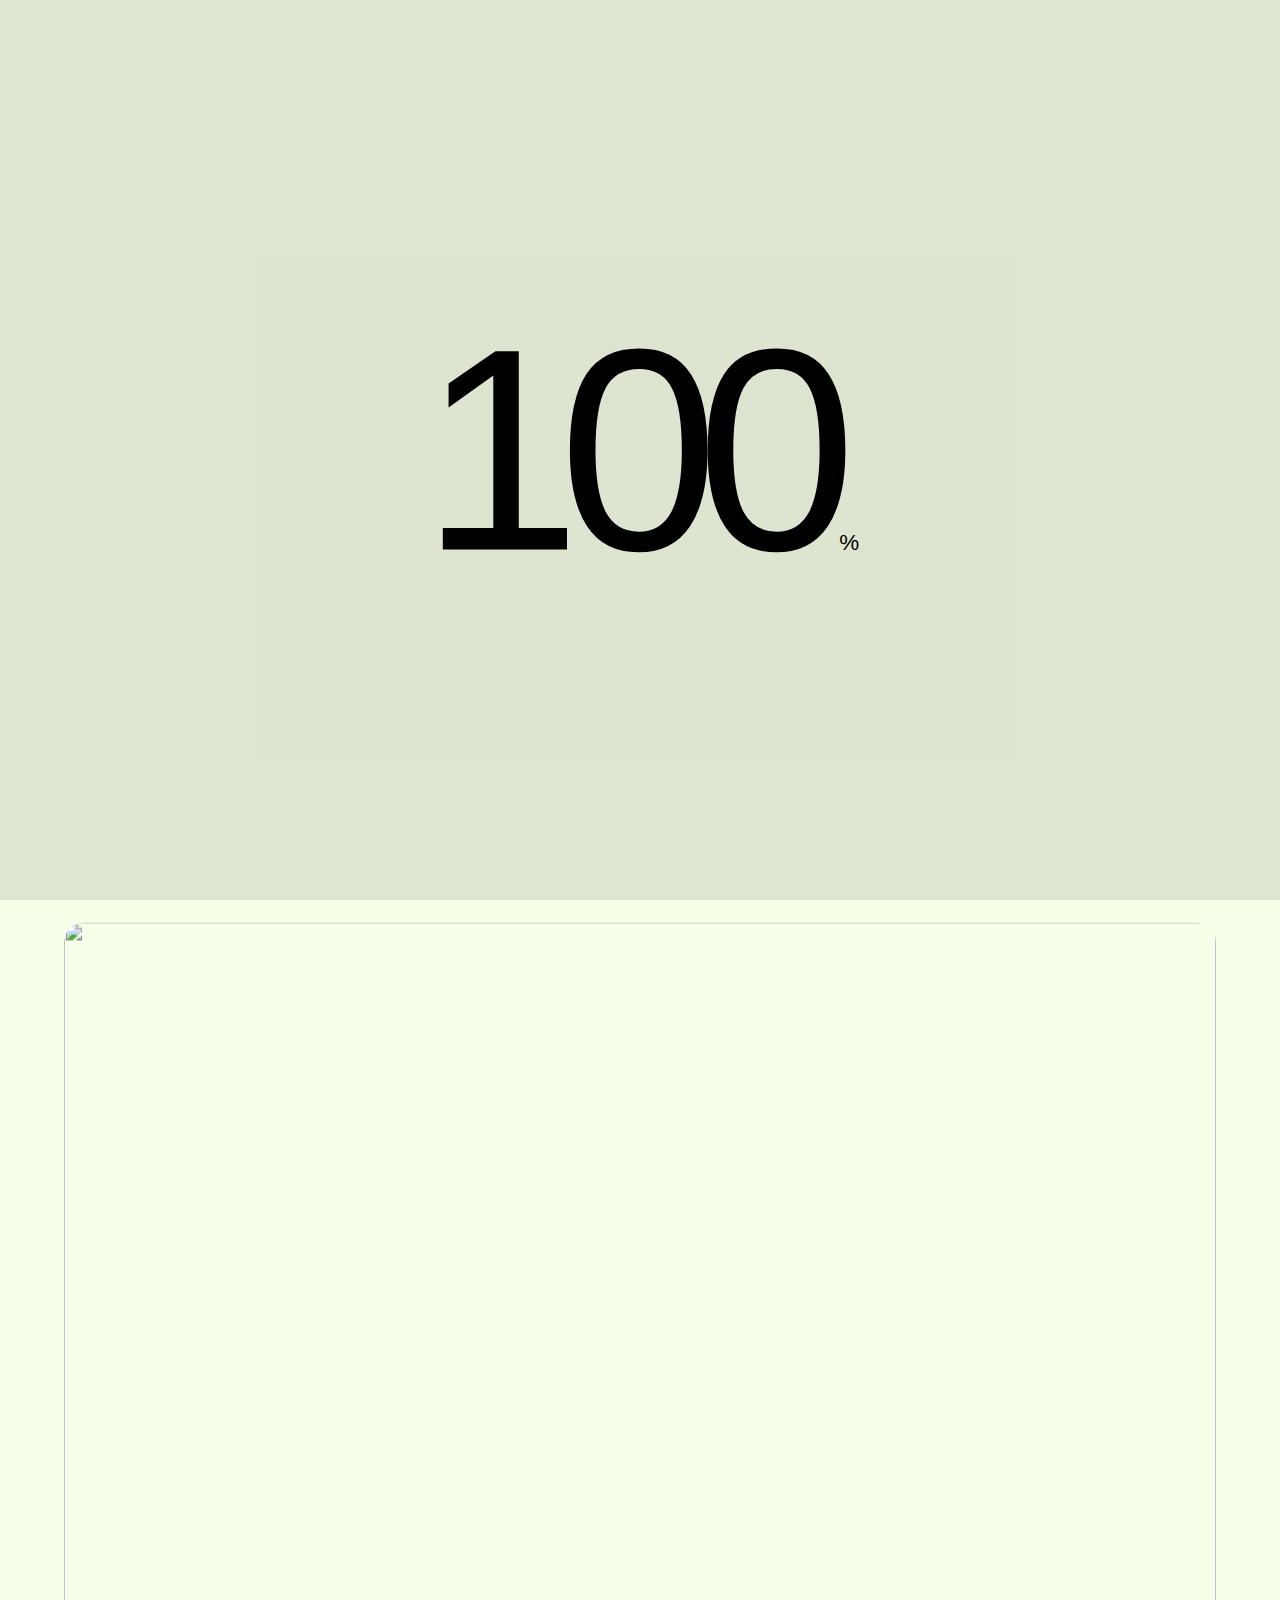
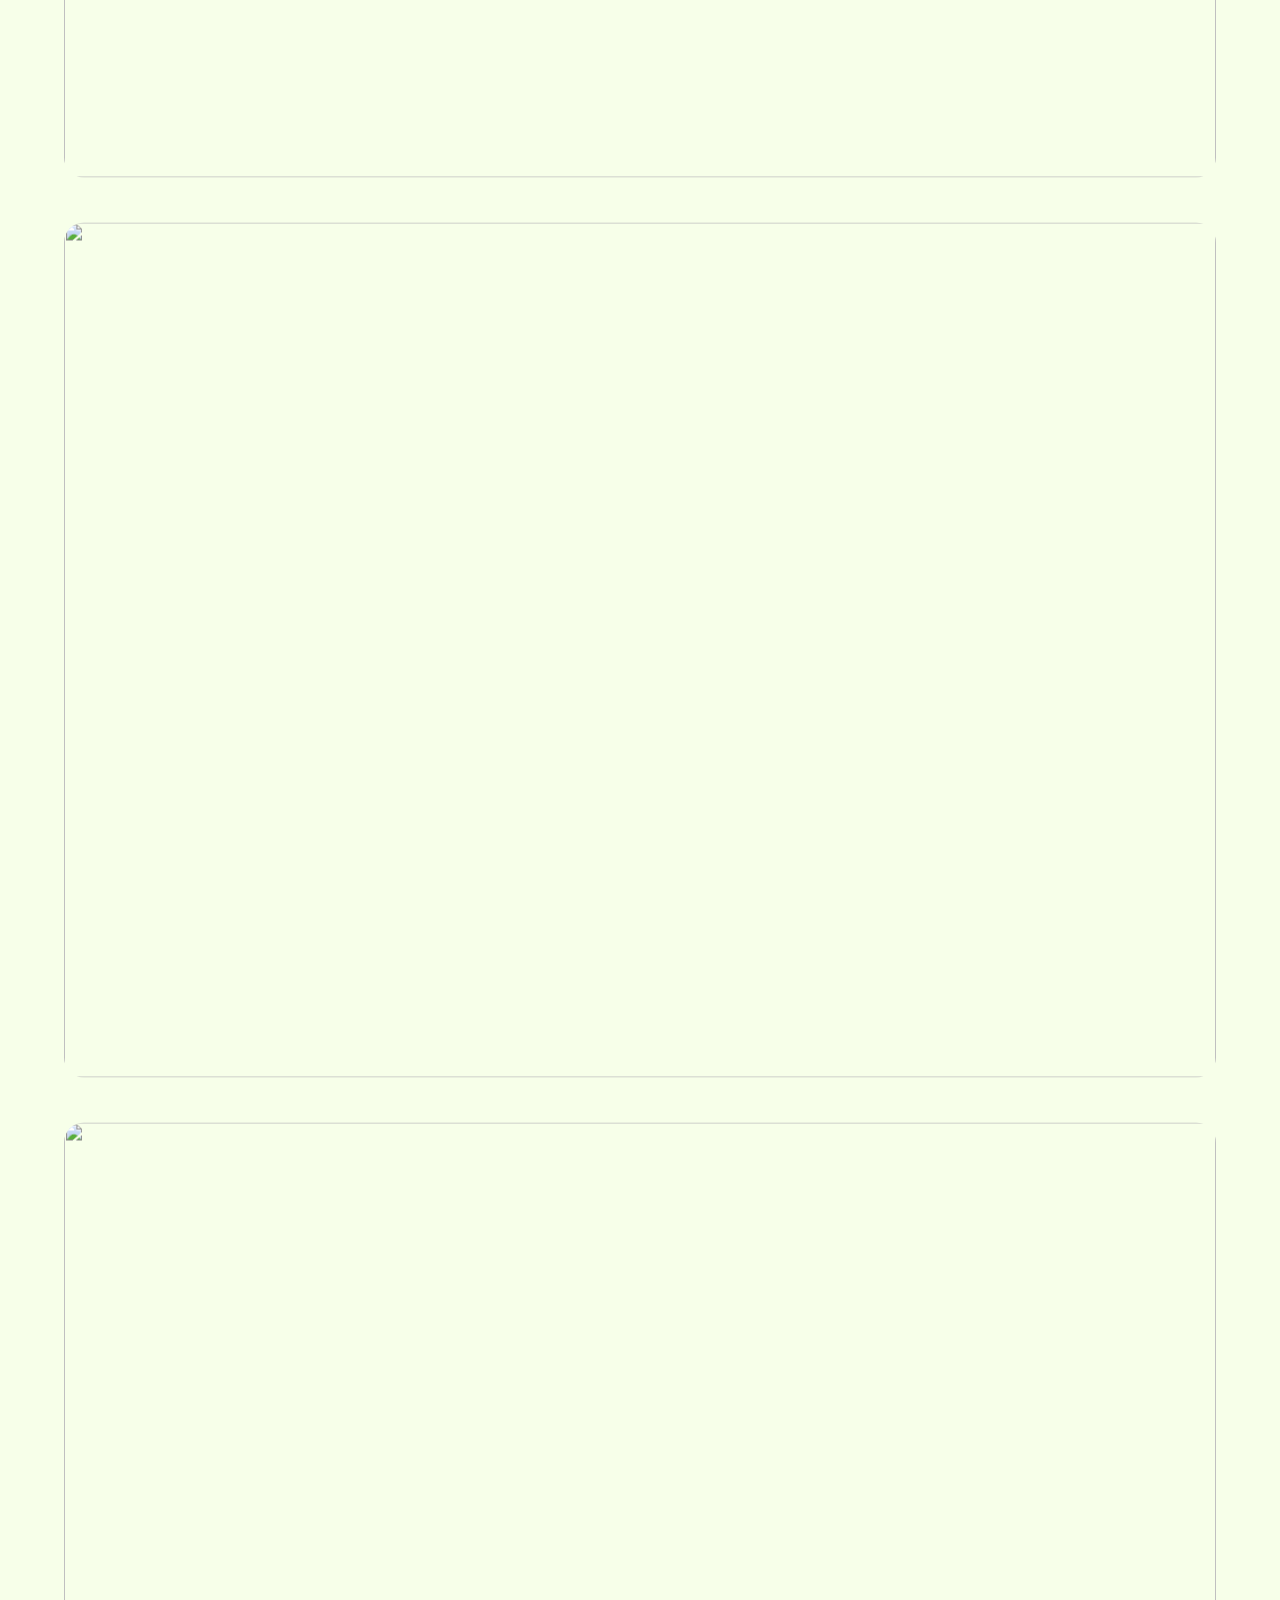
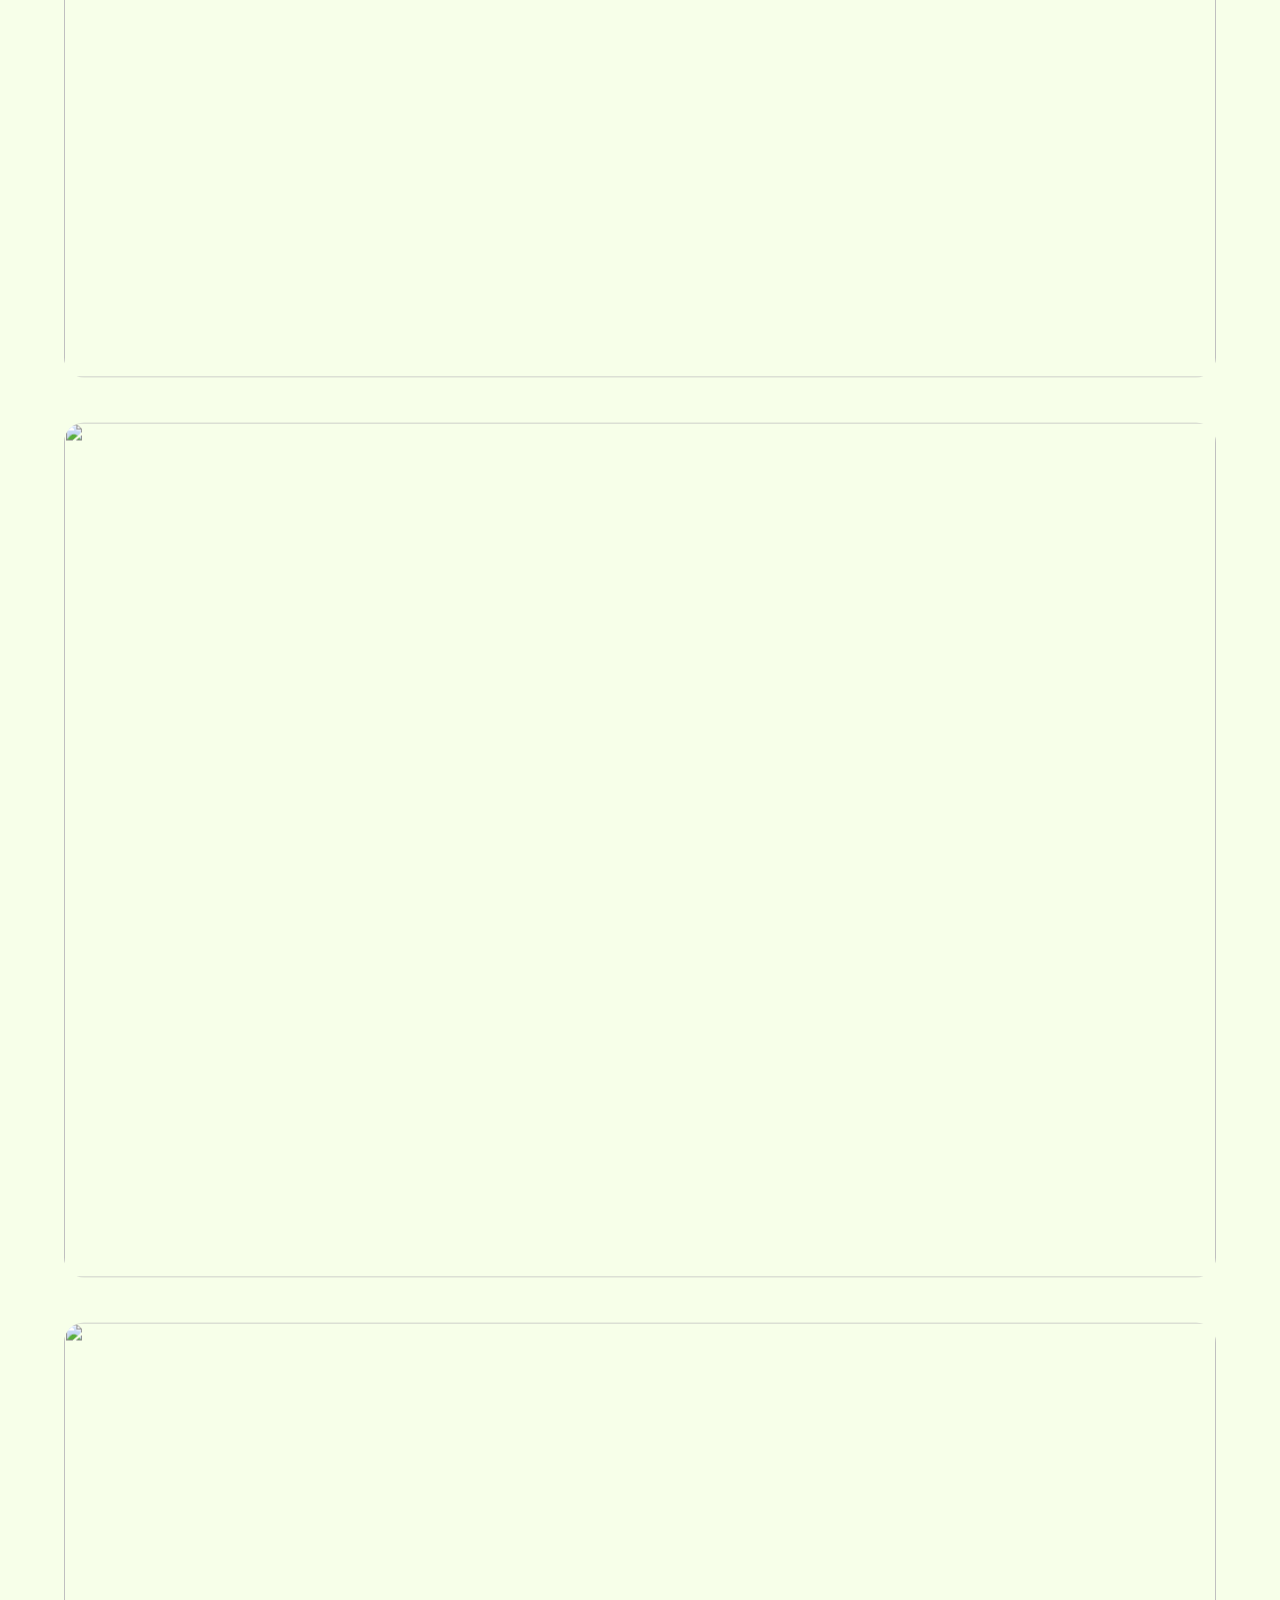
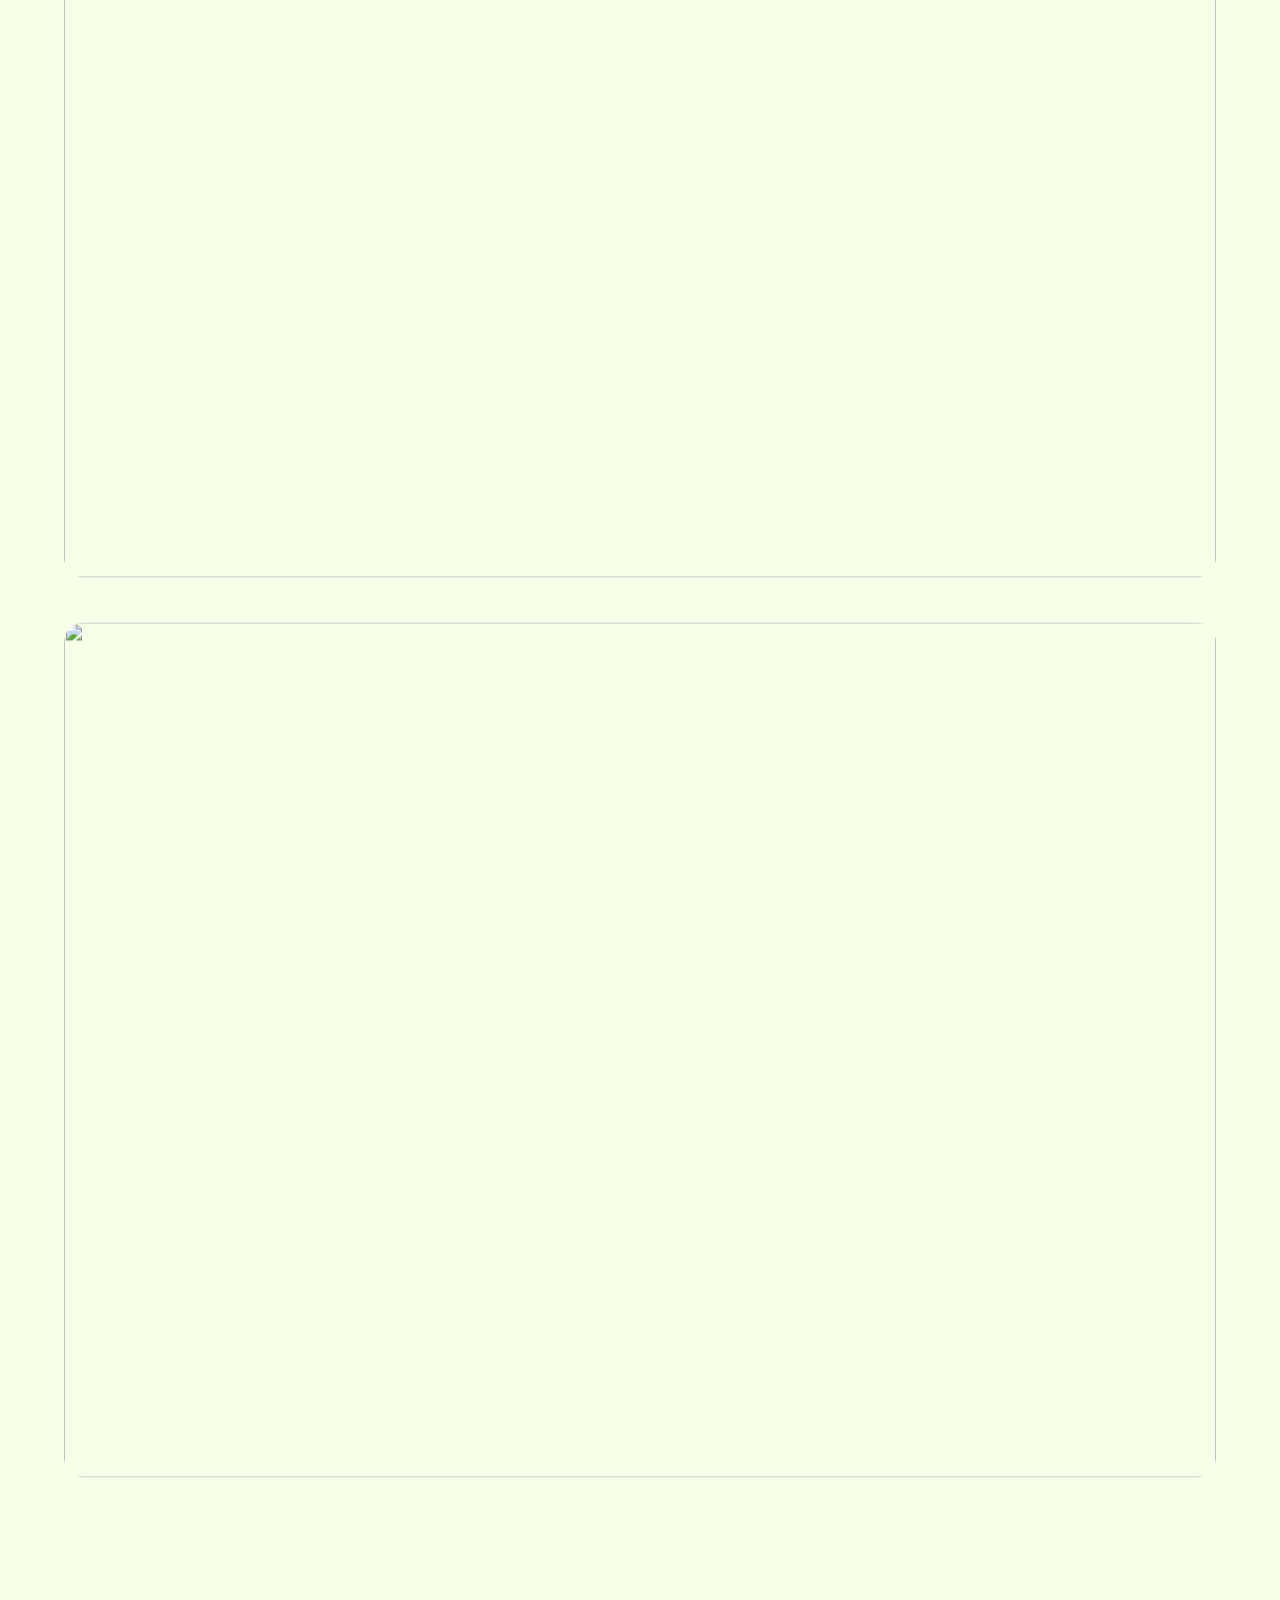
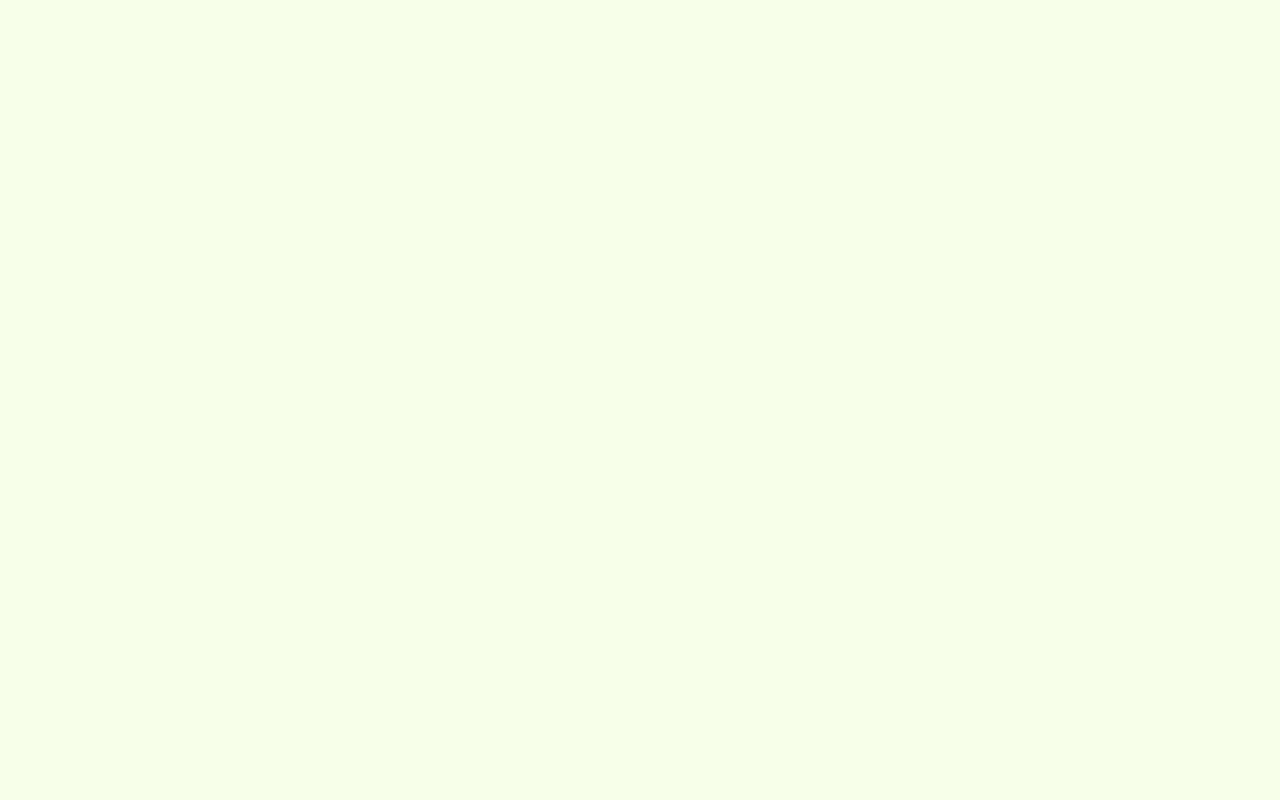
==== index.html @ 85120e83 "fix" ====
<!DOCTYPE html>
<html lang="en">
  <head>
    <meta charset="UTF-8" />
    <meta name="viewport" content="width=device-width, initial-scale=1.0" />
    <title>Subin sudha | Home</title>
    <link rel="stylesheet" href="./css/style.css" />
    <link rel="stylesheet" href="./css/screens.css" />
  </head>
  <body>
    <!-- SPINNER -->

    <div class="spinner" id="spinner">
      <div class="spinner-contant">
        <div id="loader-fill" class="loader-fill"></div>
        <div id="loading-percentage" class="loading-percentage">
          <span>0</span>
          <span class="percent-symbol">%</span>
        </div>
      </div>
    </div>

    <header class="main-header">
      <div class="container">
        <div class="header-content">
          <div class="header-column">
            <a href="/photography-showcase" class="main-logo">
              <span class="logo-title">subin sudha</span>
              <span class="logo-sub-title">professional photographer</span>
            </a>
            <nav class="nav sm-hidden">
              <a class="link" href="/photography-showcase/about-me.html">
                about
              </a>
              <a class="link" href="/photography-showcase/showcase.html">
                showcase
              </a>
              <a class="link" href="/photography-showcase/contact.html">
                contact
              </a>
            </nav>
          </div>
          <div class="header-column">
            <div class="theme-switcher sm-hidden">
              <button data-theme="white">White</button>
              <button data-theme="coffee">Coffee</button>
              <button data-theme="teal">Teal</button>
              <button data-theme="dark">Dark</button>
            </div>

            <div id="menu-toggle" class="menu-toggle md-hidden">
              <div class="menu-lines">
                <div class="line__top"></div>
                <div class="line__bottom"></div>
              </div>
            </div>
          </div>
        </div>
      </div>
    </header>

    <!-- MOBILE SIDEBAR -->

    <div id="main-sm-menu" class="main-sm-menu">
      <div class="menu-sm-content">
        <nav class="main-sm-navigations">
          <ul class="main-sm-navigation-list">
            <li>
              <a class="link active" href="/photography-showcase/">home </a>
            </li>
            <li>
              <a class="link" href="/photography-showcase/about-me.html">
                about
              </a>
            </li>
            <li>
              <a class="link" href="/photography-showcase/showcase.html">
                showcase
              </a>
            </li>
            <li>
              <a class="link" href="/photography-showcase/contact.html">
                contact
              </a>
            </li>
          </ul>
        </nav>

        <div class="sm-theme-selector">
          <div class="theme-switcher">
            <button data-theme="white">White</button>
            <button data-theme="coffee">Coffee</button>
            <button data-theme="teal">Teal</button>
            <button data-theme="dark">Dark</button>
          </div>
        </div>
      </div>
    </div>

    <section class="hero-section">
      <h1 class="hero-title">
        <div class="animateUp" data-delay="0.6" data-trigger=".hero-section">
          subin
        </div>
        <div class="animateUp" data-delay="0.9" data-trigger=".hero-section">
          sudha
        </div>
      </h1>
    </section>
    <section class="card-section pinned">
      <div class="card-img">
        <img
          src="https://images.unsplash.com/photo-1504993945773-3f38e1b6a626?q=80&w=1900"
          alt=""
        />
      </div>
    </section>
    <section class="card-section pinned">
      <div class="card-img">
        <img
          src="https://images.unsplash.com/photo-1516536900061-d881b27e8ff8?q=80&w=1900"
          alt=""
        />
      </div>
    </section>
    <section class="card-section pinned">
      <div class="card-img">
        <img
          src="https://images.unsplash.com/photo-1473177027534-53d906e9abcf?q=80&w=1900"
          alt=""
        />
      </div>
    </section>
    <section class="card-section pinned">
      <div class="card-img">
        <img
          src="https://images.unsplash.com/photo-1501171619416-9fd38f5e125c?q=80&w=1900"
          alt=""
        />
      </div>
    </section>
    <section class="card-section pinned">
      <div class="card-img">
        <img
          src="https://images.unsplash.com/photo-1524148612500-b1dbb66d7ee2?q=80&w=1900"
          alt=""
        />
      </div>
    </section>
    <section class="card-section scroll">
      <div class="card-img">
        <img
          src="https://images.unsplash.com/photo-1459204137123-238c569e22bd?q=80&w=1900"
          alt=""
        />
      </div>
    </section>
    <footer class="main-footer">
      <div class="container">
        <div class="footer-informations">
          <div class="contact-text">
            <p
              class="footer-caption-text animateUp"
              data-delay="0.5"
              data-trigger=".main-footer"
            >
              "Let’s create something beautiful together. Reach out today!"
            </p>
            <div class="animateUp" data-delay="0.7" data-trigger=".main-footer">
              <a class="link" href="mailto:hello@subinsudha.in">
                hello@subinsudha.in
              </a>
            </div>
          </div>
          <div class="footer-basic-infos">
            <div
              class="basic-info-row animateUp"
              data-delay="0.9"
              data-trigger=".main-footer"
            >
              <a href="javascript:void(0)" class="footer-link link">
                instagram
              </a>
              <a href="javascript:void(0)" class="footer-link link">
                facebook
              </a>
              <a href="javascript:void(0)" class="footer-link link">
                linkedin
              </a>
            </div>
            <div class="basic-info-row footer-copyright">
              <p
                class="footer-sm-text animateUp"
                data-delay="1"
                data-trigger=".main-footer"
              >
                &copy;
                <script type="text/javascript">
                  document.write(new Date().getFullYear());
                </script>
                subin sudha <span class="spacer"></span> made with
                <svg
                  class="heart-svg"
                  width="14px"
                  height="14px"
                  viewBox="0 0 32 32"
                >
                  <path
                    d="M26.996 12.898c-.064-2.207-1.084-4.021-2.527-5.13-1.856-1.428-4.415-1.69-6.542-.132-.702.516-1.359 1.23-1.927 2.168-.568-.938-1.224-1.652-1.927-2.167-2.127-1.559-4.685-1.297-6.542.132-1.444 1.109-2.463 2.923-2.527 5.13-.035 1.172.145 2.48.788 3.803 1.01 2.077 5.755 6.695 10.171 10.683l.035.038.002-.002.002.002.036-.038c4.415-3.987 9.159-8.605 10.17-10.683.644-1.323.822-2.632.788-3.804z"
                  />
                </svg>
                by
                <a class="link" href="mailto:arunrajwebeveloper@gmail.com"
                  >arun</a
                >
              </p>
            </div>
          </div>
        </div>
      </div>
    </footer>

    <div class="canvas-grid">
      <div class="canvas-column"></div>
      <div class="canvas-column"></div>
      <div class="canvas-column"></div>
      <div class="canvas-column"></div>
      <div class="canvas-column"></div>
    </div>

    <script src="./js/gsap.min.js"></script>
    <script src="./js/ScrollTrigger.min.js"></script>
    <script src="./js/index.js"></script>
  </body>
</html>
---- css/style.css ----
@import "./plein.css";

:root {
  --theme-color: #f7ffe9;
  --text-color: #000;
  --scroll-bar-color: #000;
  --menu-toggle-color: #000;
  --window-height: 100vh;
  --container-width: 1800px;
  --plein-light: "Plein-Light";
  --plein-regular: "Plein-Regular";
  --plein-medium: "Plein-Medium";
  --plein-bold: "Plein-Bold";
}

* {
  padding: 0;
  margin: 0;
  box-sizing: border-box;
  font-family: "Plein", sans-serif;
}

body[data-theme="dark"] {
  --theme-color: #040507 !important;
  --text-color: #dbdbdb !important;
  --scroll-bar-color: #929292 !important;
  --menu-toggle-color: #dbdbdb;
}

body[data-theme="white"] {
  --theme-color: #f7ffe9 !important;
  --text-color: #000 !important;
  --scroll-bar-color: #000 !important;
  --menu-toggle-color: #000;
}

body[data-theme="coffee"] {
  --theme-color: #4e343c !important;
  --text-color: #ffffff !important;
  --scroll-bar-color: #8a4359 !important;
  --menu-toggle-color: #ffffff;
}

body[data-theme="teal"] {
  --theme-color: #789678 !important;
  --text-color: #ffffff !important;
  --scroll-bar-color: #87b787 !important;
  --menu-toggle-color: #ffffff;
}

body {
  font-size: 16px;
  color: var(--text-color);
  background-color: var(--theme-color);
  height: 100%;
  width: 100%;
  user-select: none;
  transition: background-color 0.3s, color 0.3s;
}

/* THEME SWITCHER */

.theme-switcher {
  display: flex;
  align-items: center;
  gap: 5px;
}

.theme-switcher button {
  margin: 0;
  padding: 0;
  outline: 0;
  border-width: 1px;
  border-style: solid;
  border-color: #000;
  cursor: pointer;
  font-size: 0 !important;
  width: 20px;
  height: 20px;
  border-radius: 50px;
  transition: 0.3s ease;
}

.theme-switcher button[data-theme="dark"] {
  background-color: #040507;
}
.theme-switcher button[data-theme="white"] {
  background-color: #f7ffe9;
}
.theme-switcher button[data-theme="coffee"] {
  background-color: #4e343c;
}
.theme-switcher button[data-theme="teal"] {
  background-color: #789678;
}

.theme-switcher button:hover {
  opacity: 0.8;
}

.theme-switcher button[data-theme="dark"].active {
  border-color: #9a9a9a !important;
}
.theme-switcher button[data-theme="white"].active {
  border-color: #c9c9c9 !important;
}
.theme-switcher button[data-theme="coffee"].active {
  border-color: #8a4359 !important;
}
.theme-switcher button[data-theme="teal"].active {
  border-color: #90af90 !important;
}

/* LIGHTBOX */

.fancybox__backdrop,
.fancybox__thumbs {
  background-color: var(--theme-color);
}
.fancybox__container .f-button {
  background-color: transparent !important;
  cursor: pointer !important;
}
.fancybox__container .f-button:disabled {
  opacity: 0.4 !important;
}
.fancybox__container .f-button svg {
  filter: none;
  stroke: var(--text-color);
}
.fancybox__toolbar {
  text-shadow: none;
  color: var(--text-color);
}

/* LIGHTBOX END */

/* SPINNER */

.spinner {
  width: 100%;
  height: 100%;
  background-color: var(--theme-color);
  position: fixed;
  top: 0;
  left: 0;
  z-index: 900;
  display: flex;
}

.spinner-contant {
  margin: auto;
  width: 100%;
  height: 100%;
  position: relative;
}
.loading-percentage {
  font-size: 12rem;
  color: var(--text-color);
  font-family: var(--plein-light);
  position: absolute;
  left: 50%;
  top: 50%;
  transform: translate(-50%, -50%);
  z-index: 5;
  display: flex;
  justify-content: center;
  align-items: baseline;
  letter-spacing: -1rem;
}

.loading-percentage .percent-symbol {
  font-size: 1.4rem;
  margin-left: 5px;
  display: inline-block;
  letter-spacing: normal;
}
.loader-fill {
  position: absolute;
  left: 0;
  top: 0;
  width: 0;
  height: 100%;
  z-index: 1;
}

body[data-theme="white"] .loader-fill {
  background-color: rgba(0, 0, 0, 0.1);
}
body[data-theme="dark"] .loader-fill,
body[data-theme="coffee"] .loader-fill,
body[data-theme="teal"] .loader-fill {
  background-color: rgba(255, 255, 255, 0.1);
}

@media screen and (min-width: 768px) {
  .loading-percentage {
    font-size: 16rem;
    letter-spacing: -1.2rem;
  }
}

@media screen and (min-width: 1024px) {
  .loading-percentage {
    font-size: 18rem;
    letter-spacing: -1.4rem;
  }
}

@media screen and (min-width: 1600px) {
  .loading-percentage {
    font-size: 24rem;
    letter-spacing: -1.6rem;
  }
}

.canvas-grid {
  display: grid;
  height: var(--window-height);
  background-color: transparent !important;
  /* grid-template-columns: repeat(4, 1fr); */
  grid-template-columns: repeat(2, 1fr);
  grid-column-gap: 0;
  width: 100%;
  z-index: -1;
  position: fixed;
  top: 0;
  left: 0;
  pointer-events: none;
  user-select: none;
  opacity: 0.1;
  mix-blend-mode: difference;
}
.canvas-column {
  background-color: transparent !important;
  border-right: 1px solid #ddd !important;
  display: none;
}
.canvas-column:nth-child(1) {
  display: block;
}

/* width */
::-webkit-scrollbar {
  width: 5px;
  height: 5px;
}
/* Track */
::-webkit-scrollbar-track {
  background: #fbfff1;
}
/* Handle */
::-webkit-scrollbar-thumb {
  background: var(--scroll-bar-color);
}
/* Handle on hover */
::-webkit-scrollbar-thumb:hover {
  background: var(--scroll-bar-color);
}

::-webkit-selection {
  color: #000;
  background-color: #cfdfa9;
}
::selection {
  color: #000;
  background-color: #cfdfa9;
}

@supports (height: 100dvh) {
  :root {
    --window-height: 100dvh;
  }
}

.container {
  max-width: var(--container-width);
  margin: auto;
  width: 100%;
  padding: 0 1rem;
  overflow: hidden;
}

.revealUp div {
  display: inline-block;
  vertical-align: middle;
  opacity: 1;
}

/* HEADER STYLES */

.main-header {
  position: fixed;
  width: 100%;
  z-index: 500;
  top: 0;
  left: 0;
  transition: background-color 0.5s ease;
}

@media screen and (max-width: 767px) {
  .main-header {
    background-color: var(--theme-color);
  }
}

.header-content {
  display: flex;
  justify-content: space-between;
  align-items: center;
  width: 100%;
  min-height: 80px;
  position: relative;
}

.header-column {
  display: flex;
  justify-content: flex-start;
  align-items: center;
}

a.main-logo {
  display: flex;
  flex-direction: column;
  align-items: flex-start;
  color: var(--text-color);
  text-decoration: none;
  margin-right: 1rem;
  outline: 0;
  line-height: 1.2;
}

a.main-logo span.logo-title {
  font-size: 1rem;
  font-family: var(--plein-bold);
}

a.main-logo span.logo-sub-title {
  font-family: var(--plein-regular);
  font-size: 0.9rem;
  white-space: nowrap;
}

nav.nav a {
  text-decoration: none;
  color: var(--text-color);
  outline: 0;
  font-family: var(--plein-medium);
  font-size: 0.9rem;
  position: relative;
  line-height: 1;
  display: inline-block;
  padding: 4px 8px;
}
nav.nav a:not(:last-child) {
  margin-right: 20px;
}
a.link {
  position: relative;
}
a.link::before {
  content: "";
  height: 25%;
  width: 0;
  background-color: var(--text-color);
  opacity: 0.5;
  display: inline-block;
  position: absolute;
  right: 0;
  top: 50%;
  transform: translateY(-50%);
  z-index: -1;
  transition: 0.3s ease;
}

a.link:hover::before,
a.link.active::before {
  left: 0;
  width: 100%;
}
/* nav.nav a:hover {
  color: #869e3e;
} */

/* HOME STYLES */

.hero-section,
.card-section,
.main-footer {
  width: 100%;
  height: var(--window-height);
  position: relative;
  overflow: hidden;
}
.card-section {
  perspective: 1200;
}
.hero-section .hero-title {
  position: absolute;
  width: 100%;
  top: 50%;
  left: 50%;
  transform: translate(-50%, -50%);
  text-align: center;
  font-family: var(--plein-bold) !important;
  font-size: 15vh;
  color: var(--text-color);
  letter-spacing: -4px;
  line-height: 0.8;
  font-weight: 800;
  white-space: nowrap;
  word-break: keep-all;
}
.hero-section .hero-title div {
  font-family: var(--plein-bold) !important;
}

.card-section.scroll {
  position: relative;
}

.card-img {
  position: absolute;
  top: 50%;
  left: 50%;
  transform: translate(-50%, -50%);
  max-width: 1600px;
  width: 90%;
  height: 95vh;
  border-radius: 20px;
  overflow: hidden;
  transform-origin: top center;
}
.card-img img {
  height: 100%;
  width: 100%;
  object-fit: cover;
}
.main-footer .container {
  height: 100%;
}
.footer-informations {
  height: 100%;
  width: 100%;
  display: flex;
  flex-direction: column;
  justify-content: space-between;
  align-items: center;
  padding: 12rem 0;
}
.contact-text {
  text-align: center;
}
p.footer-caption-text {
  font-size: 1rem;
  text-align: center;
  margin-bottom: 20px;
  font-family: var(--plein-medium);
}
.contact-text a {
  font-size: 2rem;
  font-family: var(--plein-bold);
  color: var(--text-color);
  text-decoration: none;
}

.footer-basic-infos {
  text-align: center;
}
.basic-info-row {
  margin-top: 30px;
}

.basic-info-row a.footer-link {
  text-decoration: none;
  font-size: 1rem;
  margin: 0 10px;
  outline: 0;
  font-family: var(--plein-bold);
  color: var(--text-color);
}
.basic-info-row p.footer-sm-text,
.basic-info-row p.footer-sm-text > a {
  font-size: 14px;
  color: var(--text-color);
  line-height: 1;
}

.basic-info-row.footer-copyright {
  text-align: center;
}

.basic-info-row.footer-copyright p.footer-sm-text {
  display: inline-block;
  font-family: var(--plein-regular);
}

.basic-info-row p.footer-sm-text > a {
  text-decoration: none;
}

.basic-info-row.footer-copyright p.footer-sm-text span.spacer {
  height: 22px;
  width: 1px;
  display: inline-block;
  background-color: var(--text-color);
  vertical-align: middle;
  margin: 0 10px;
}

.heart-svg {
  transform: scale(1);
  -webkit-animation: heartPulse 1s infinite;
  animation: heartPulse 1s infinite;
  vertical-align: middle;
  fill: var(--text-color);
}

@-webkit-keyframes heartPulse {
  0% {
    transform: scale(1);
  }
  50% {
    transform: scale(0.8);
  }
  100% {
    transform: scale(1);
  }
}
@keyframes heartPulse {
  0% {
    transform: scale(1);
  }
  50% {
    transform: scale(0.8);
  }
  100% {
    transform: scale(1);
  }
}

section.main-wrapper {
  padding-top: 120px;
  margin-bottom: 120px;
  width: 100%;
  min-height: 100%;
}

/* SHOWCASE STYLES */

ul.image-grid {
  columns: 2;
  column-gap: 2rem;
  user-select: none;
  overflow: hidden;
  margin-bottom: 40px;
}

ul.image-grid .image-grid-item {
  display: block;
  width: 100%;
  margin-bottom: 2rem;
  overflow: hidden;
}

ul.image-grid .image-grid-item a {
  display: block;
}

ul.image-grid .image-grid-item img {
  margin: auto;
  max-width: 100%;
  max-height: 100%;
  object-fit: cover;
  cursor: pointer !important;
  vertical-align: middle;
}

.tilt-from-top {
  transform-origin: top center;
  transform: rotateX(-15deg) !important;
}

.tilt-from-bottom {
  transform-origin: bottom center;
  transform: rotateX(15deg) !important;
}
.showcase-end-message {
  color: var(--text-color);
  text-align: center;
  font-size: 0.9rem;
  padding: 50px 0;
  font-family: var(--plein-bold);
  max-width: 300px;
  margin: auto;
  line-height: 1.5rem;
}

/* ABOUT ME */

.inner-page-wrapper {
  max-width: 400px;
  margin-left: auto;
  margin-right: auto;
  margin-top: 0;
  margin-bottom: 0;
  overflow: hidden;
}

h1.inner-page-title {
  font-size: 3rem;
  font-family: var(--plein-light);
  font-weight: 300;
  text-align: center;
  line-height: 1;
  margin-bottom: 72px;
  color: var(--text-color);
}

p.about-sub-title {
  margin-bottom: 72px;
  text-align: center;
  line-height: 1.6rem;
  font-size: 1rem;
  font-family: var(--plein-medium);
  color: var(--text-color);
}
.avatar-wide {
  width: 100%;
  margin-bottom: 50px;
}
.avatar-wide img {
  max-width: 100%;
  max-height: 100%;
  object-fit: cover;
  vertical-align: middle;
}

.about-description p {
  font-size: 1rem;
  font-family: var(--plein-regular);
  line-height: 1.6rem;
  text-align: left;
  color: var(--text-color);
  margin-bottom: 26px;
}

/* CONTACT */

.inner-page-wrapper.contact-page-wrapper .sub-title {
  font-size: 1rem;
  line-height: 1.6rem;
  font-family: var(--plein-medium);
  text-align: center;
}

.inner-page-wrapper.contact-page-wrapper .sub-title a.link {
  word-break: keep-all;
  white-space: nowrap;
  color: var(--text-color);
  font-family: var(--plein-bold);
  font-size: 1.4rem;
  display: inline-block;
  vertical-align: middle;
  margin: 1rem 0;
  padding: 10px 24px;
  border: 1px solid var(--text-color);
  text-decoration: none;
}
.inner-page-wrapper.contact-page-wrapper .sub-title a.link::before {
  height: 100%;
  top: 0;
  transform: translateY(0);
}

.contact-social-links {
  text-align: center;
  display: flex;
  align-items: center;
  justify-content: center;
  gap: 18px;
}

.contact-social-links a.footer-link {
  text-decoration: none;
  font-size: 1.2rem;
  margin: 0;
  outline: 0;
  font-family: var(--plein-bold);
  color: var(--text-color);
}

.inner-page-wrapper.contact-page-wrapper h3 {
  font-size: 1rem;
  font-family: var(--plein-bold);
  color: var(--text-color);
  text-align: center;
  margin-bottom: 2rem;
  margin-top: 2rem;
  padding-top: 2rem;
  border-top: 1px solid #ddd;
}

/* MENU */

.burger {
  position: relative;
  display: inline-block;
  cursor: pointer;
  background-color: transparent;
  border: none;
}

.menu-toggle {
  position: relative;
  display: flex;
  align-items: center;
  justify-content: center;
  width: 35px;
  height: 35px;
  cursor: pointer;
}

.menu-lines {
  width: 100%;
  height: 100%;
}

.menu-lines .line__top,
.menu-lines .line__bottom {
  height: 1px;
  position: absolute;
  display: block;
  top: 0;
  left: 0;
  bottom: 0;
  margin: auto;
  content: "";
  width: 100%;
  transition: transform 0.3s cubic-bezier(0.2, 0.6, 0.3, 1),
    width 0.3s cubic-bezier(0.2, 0.6, 0.3, 1);
  background-color: var(--menu-toggle-color);
}

.menu-lines .line__top {
  transform: translatey(-5.5px);
}

.menu-lines .line__bottom {
  transform: translatey(5.5px);
}

.menu__active .menu-lines .line__top {
  transform: translatex(3.5px) rotate(-45deg);
  width: 28px;
}

.menu__active .menu-lines .line__bottom {
  transform: translatex(3.5px) rotate(45deg);
  width: 28px;
}

.main-sm-menu {
  position: fixed;
  left: 0;
  top: 0;
  background-color: var(--theme-color);
  height: 100%;
  width: 100%;
  transform: translateY(-20px);
  opacity: 0;
  visibility: hidden;
  z-index: 499;
  transition: background-color 0.3s;
  transition-duration: 0.5s;
}
.menu-sm-content {
  height: 100%;
  width: 100%;
  padding-top: 100px;
  position: relative;
}
nav.main-sm-navigations {
  height: 100%;
  width: 100%;
  padding-bottom: 80px;
  overflow-y: auto;
  overflow-x: hidden;
  display: flex;
}
ul.main-sm-navigation-list {
  padding: 30px;
  width: 100%;
  text-align: center;
  margin: auto;
}
ul.main-sm-navigation-list li {
  margin-bottom: 20px;
  list-style-type: none;
}
ul.main-sm-navigation-list li a {
  color: var(--text-color);
  font-family: var(--plein-regular);
  font-weight: 500;
  font-size: 2.8rem;
  text-decoration: none;
  outline: 0;
  text-transform: uppercase;
  transition: color 0.3s;
  transition-duration: 0.5s;
}

.sm-theme-selector {
  position: absolute;
  bottom: 0;
  left: 0;
  height: 80px;
  display: flex;
  align-items: center;
  justify-content: center;
  width: 100%;
}
.sm-theme-selector .theme-switcher {
  gap: 20px;
}
.sm-theme-selector .theme-switcher button {
  width: 30px;
  height: 30px;
}
.sm-theme-selector {
  position: absolute;
  bottom: 0;
  left: 0;
  height: 80px;
  display: flex;
  align-items: center;
  justify-content: center;
  width: 100%;
  background-color: rgba(0, 0, 0, 0.1);
}
---- css/screens.css ----
/* > 768px */
@media (min-width: 768px) {
  .canvas-column:nth-child(2),
  .canvas-column:nth-child(3) {
    display: block;
  }
  .canvas-grid {
    grid-template-columns: repeat(4, 1fr);
  }

  ul.image-grid {
    columns: 4;
    column-gap: 4rem;
  }
  ul.image-grid .image-grid-item {
    margin-bottom: 4rem;
  }
}

/* > 1024px */

@media (min-width: 1024px) {
  .container {
    padding: 0 3rem;
  }

  a.main-logo {
    margin-right: 8rem;
  }

  nav.nav a,
  a.main-logo span.logo-title,
  a.main-logo span.logo-sub-title {
    font-size: 1rem;
  }

  .hero-section h1.hero-title {
    font-size: 34vh;
    letter-spacing: -26px;
  }

  .contact-text a {
    font-size: 4rem;
  }

  .basic-info-row a.footer-link {
    font-size: 1.6rem;
    margin: 0 24px;
  }

  p.footer-caption-text {
    font-size: 1.2rem;
    margin-bottom: 30px;
  }

  h1.inner-page-title {
    font-size: 5rem;
  }

  .inner-page-wrapper {
    margin-top: 100px;
    margin-bottom: 100px;
  }

  .about-description {
    columns: 2;
    column-gap: 3rem;
  }

  /* gallery */

  .showcase-end-message {
    font-size: 1rem;
    max-width: 500px;
  }

  .inner-page-wrapper.contact-page-wrapper h3 {
    font-size: 1.2rem;
  }

  .contact-social-links {
    gap: 30px;
  }

  .contact-social-links a.footer-link {
    font-size: 1.6rem;
  }

  .inner-page-wrapper {
    max-width: 700px;
  }
}

/* > 1260px */

@media (min-width: 1260px) {
  ul.image-grid {
    columns: 5;
    column-gap: 5rem;
  }

  ul.image-grid .image-grid-item {
    margin-bottom: 5rem;
  }
}

/* > 1366px */

@media (min-width: 1360px) {
  .hero-section h1.hero-title {
    font-size: 40vh;
  }

  .contact-text a {
    font-size: 6rem;
  }

  ul.image-grid {
    columns: 6;
    column-gap: 5rem;
  }

  ul.image-grid .image-grid-item {
    margin-bottom: 5rem;
  }
}

/* LANDSCAPE- SMALL DEVICES */

@media (max-width: 1023px) and (orientation: landscape) {
  .canvas-grid {
    grid-template-columns: repeat(4, 1fr);
  }
  .hero-section h1.hero-title {
    font-size: 30vh;
  }
  a.main-logo {
    margin-right: 3rem;
  }
  .footer-informations {
    padding: 5rem 0;
  }

  ul.image-grid {
    columns: 4;
    column-gap: 4rem;
  }
  ul.image-grid .image-grid-item {
    margin-bottom: 4rem;
  }

  .inner-page-wrapper {
    max-width: 500px;
  }
}

/* sm */
@media screen and (max-width: 767px) {
  .sm-hidden {
    display: none !important;
    visibility: hidden !important;
    opacity: 0 !important;
  }
}
/* md */
@media screen and (min-width: 768px) {
  .md-hidden {
    display: none !important;
    visibility: hidden !important;
    opacity: 0 !important;
  }
}
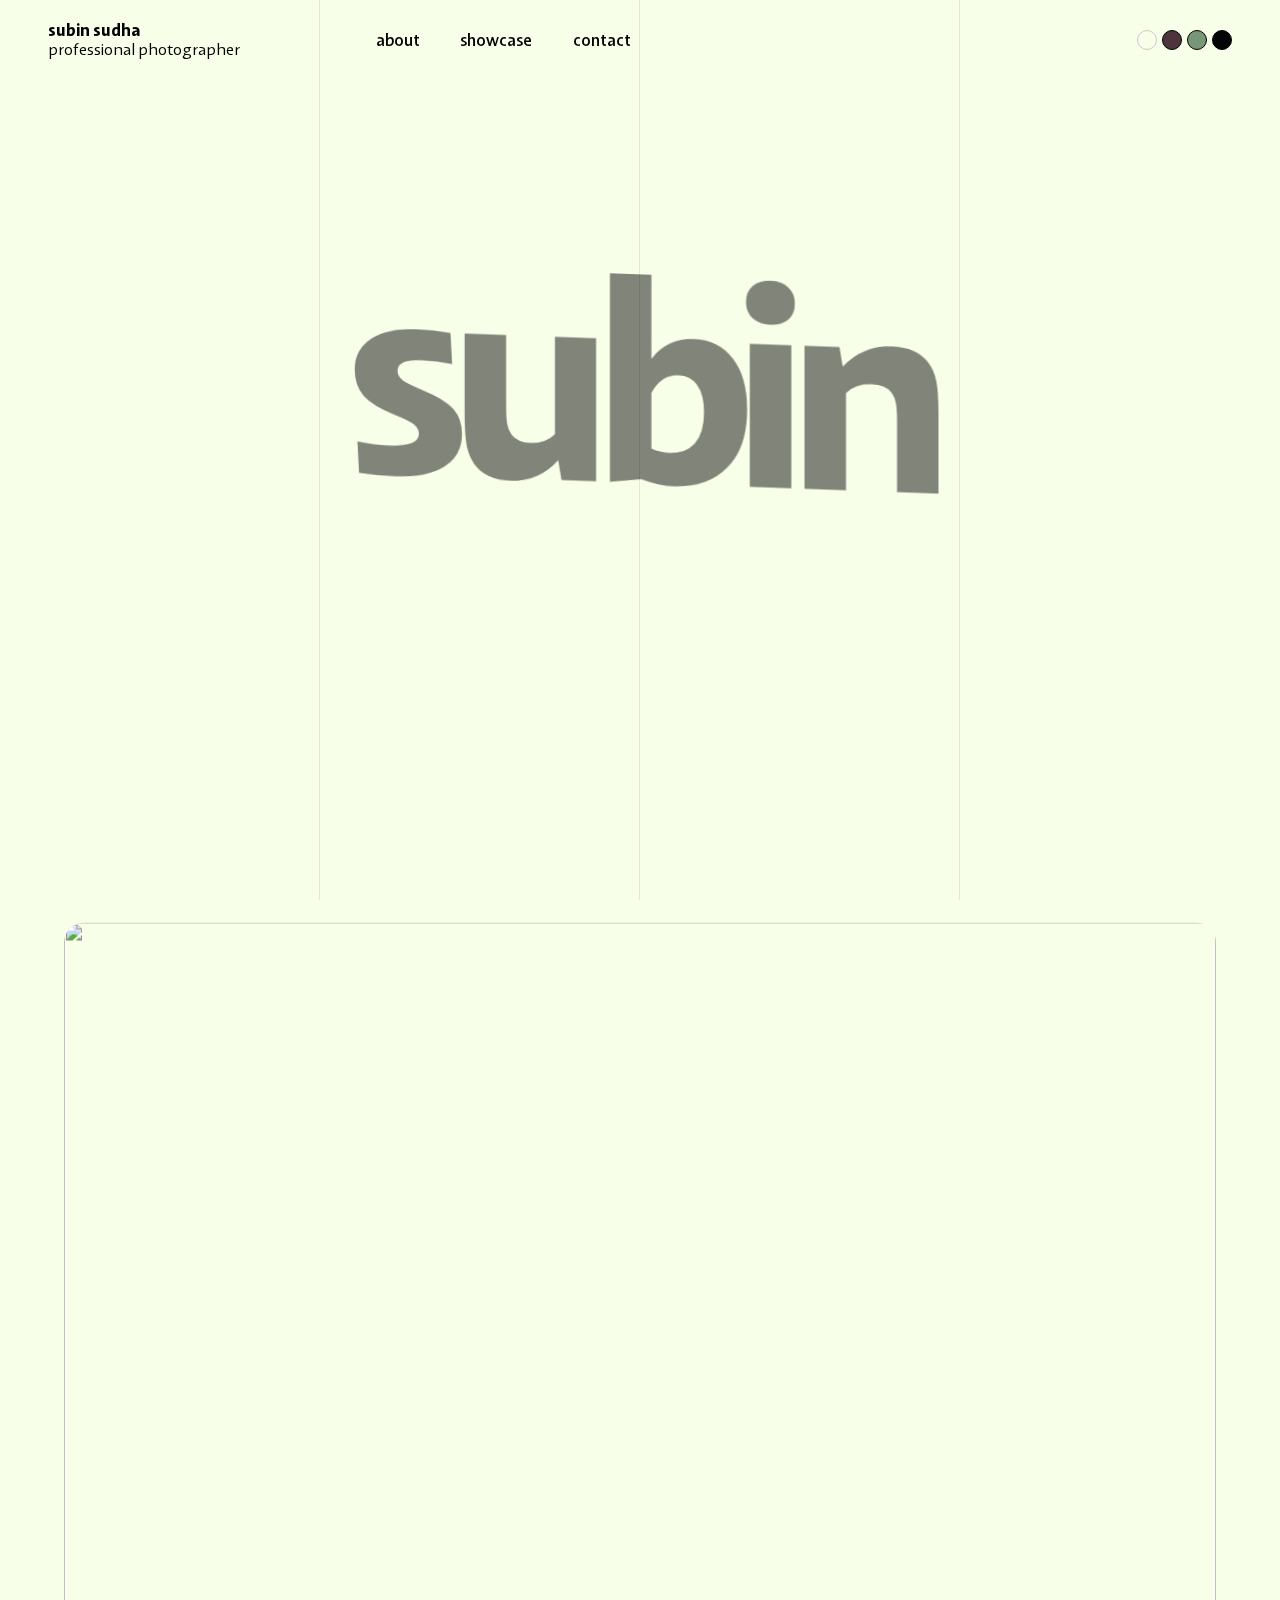
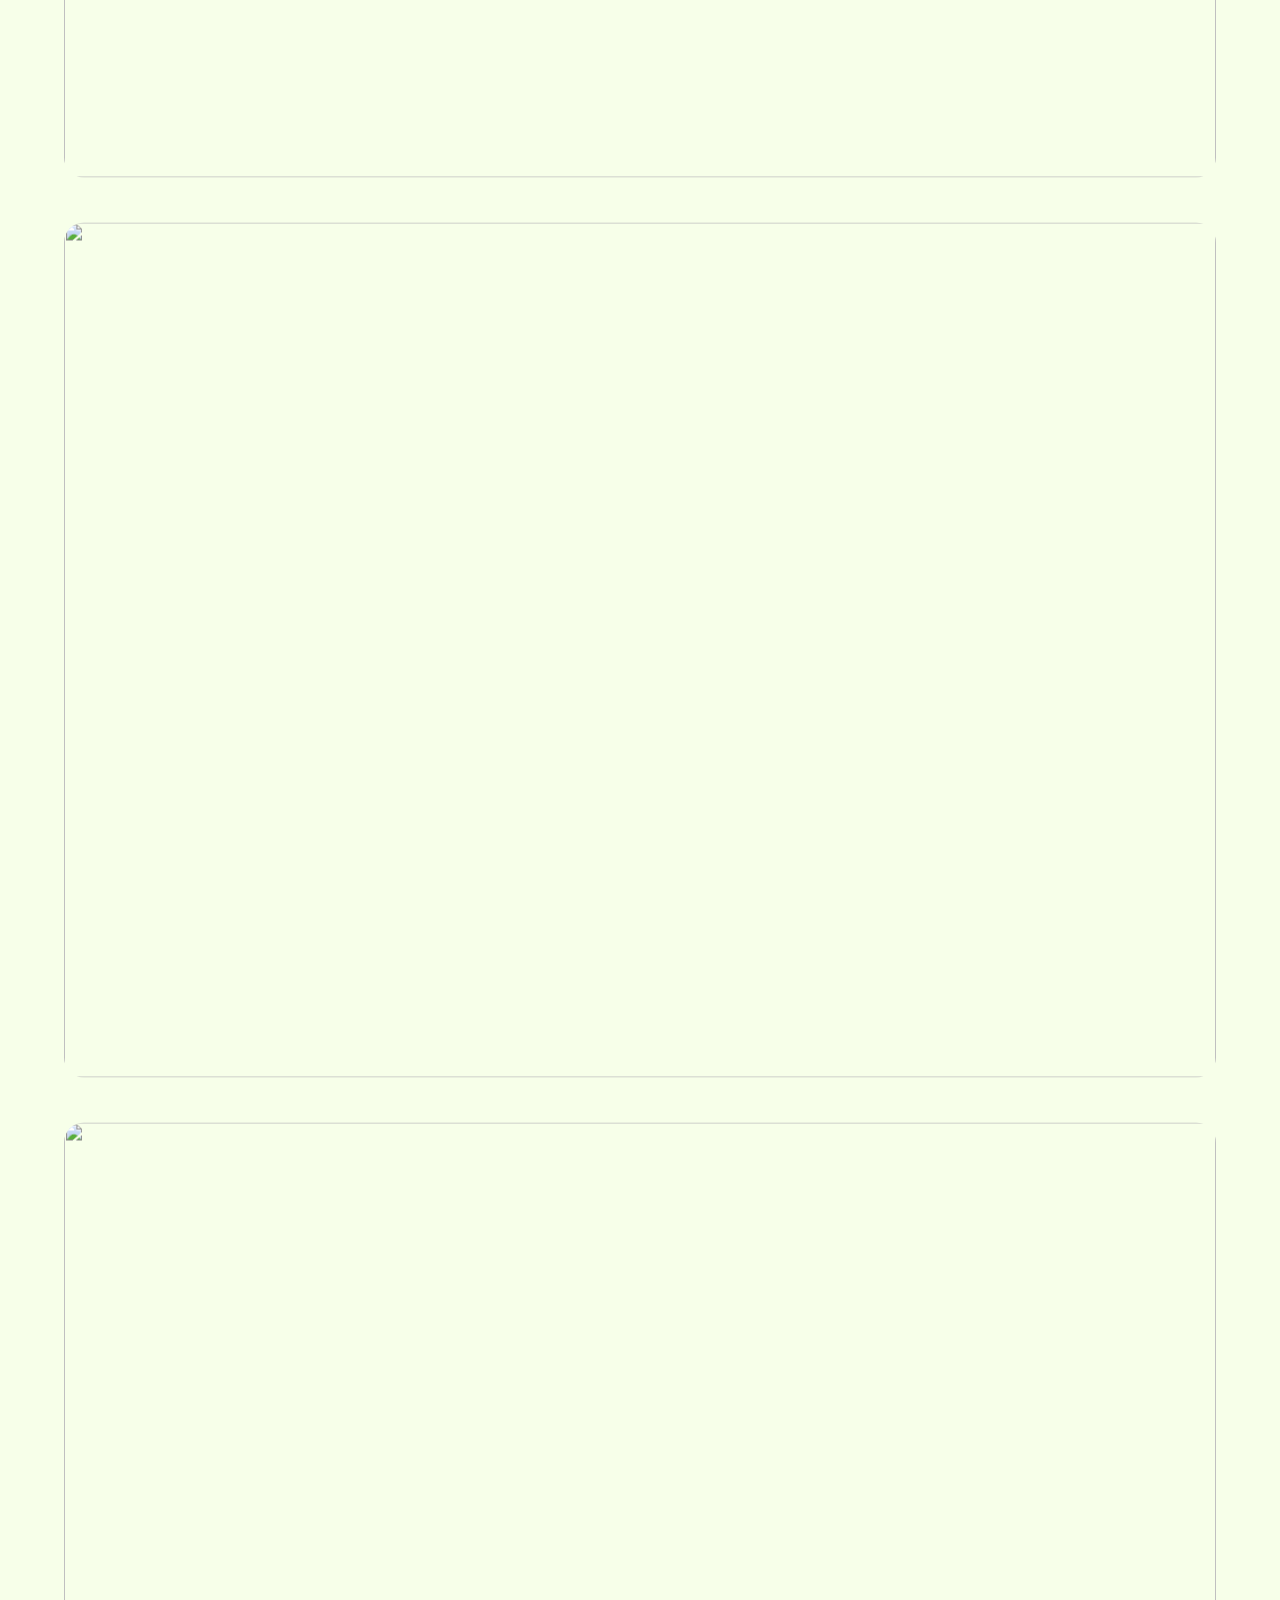
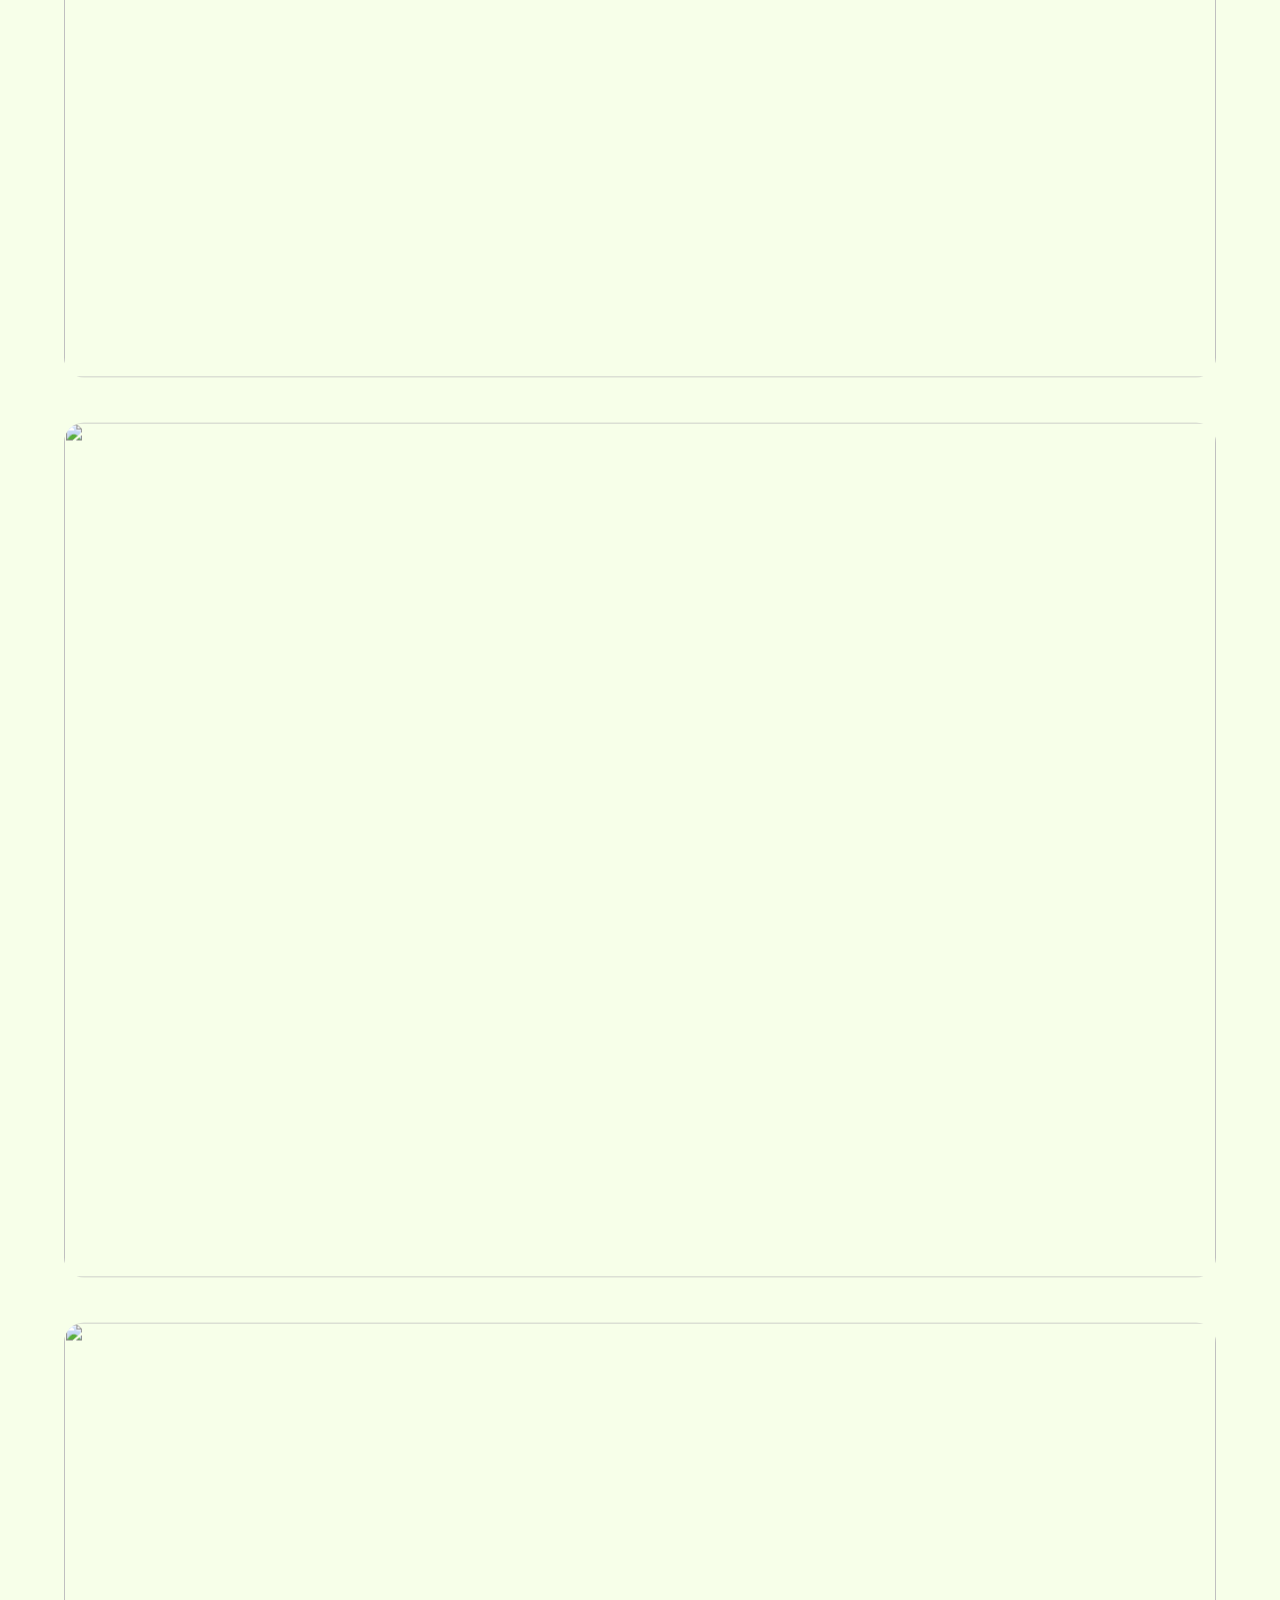
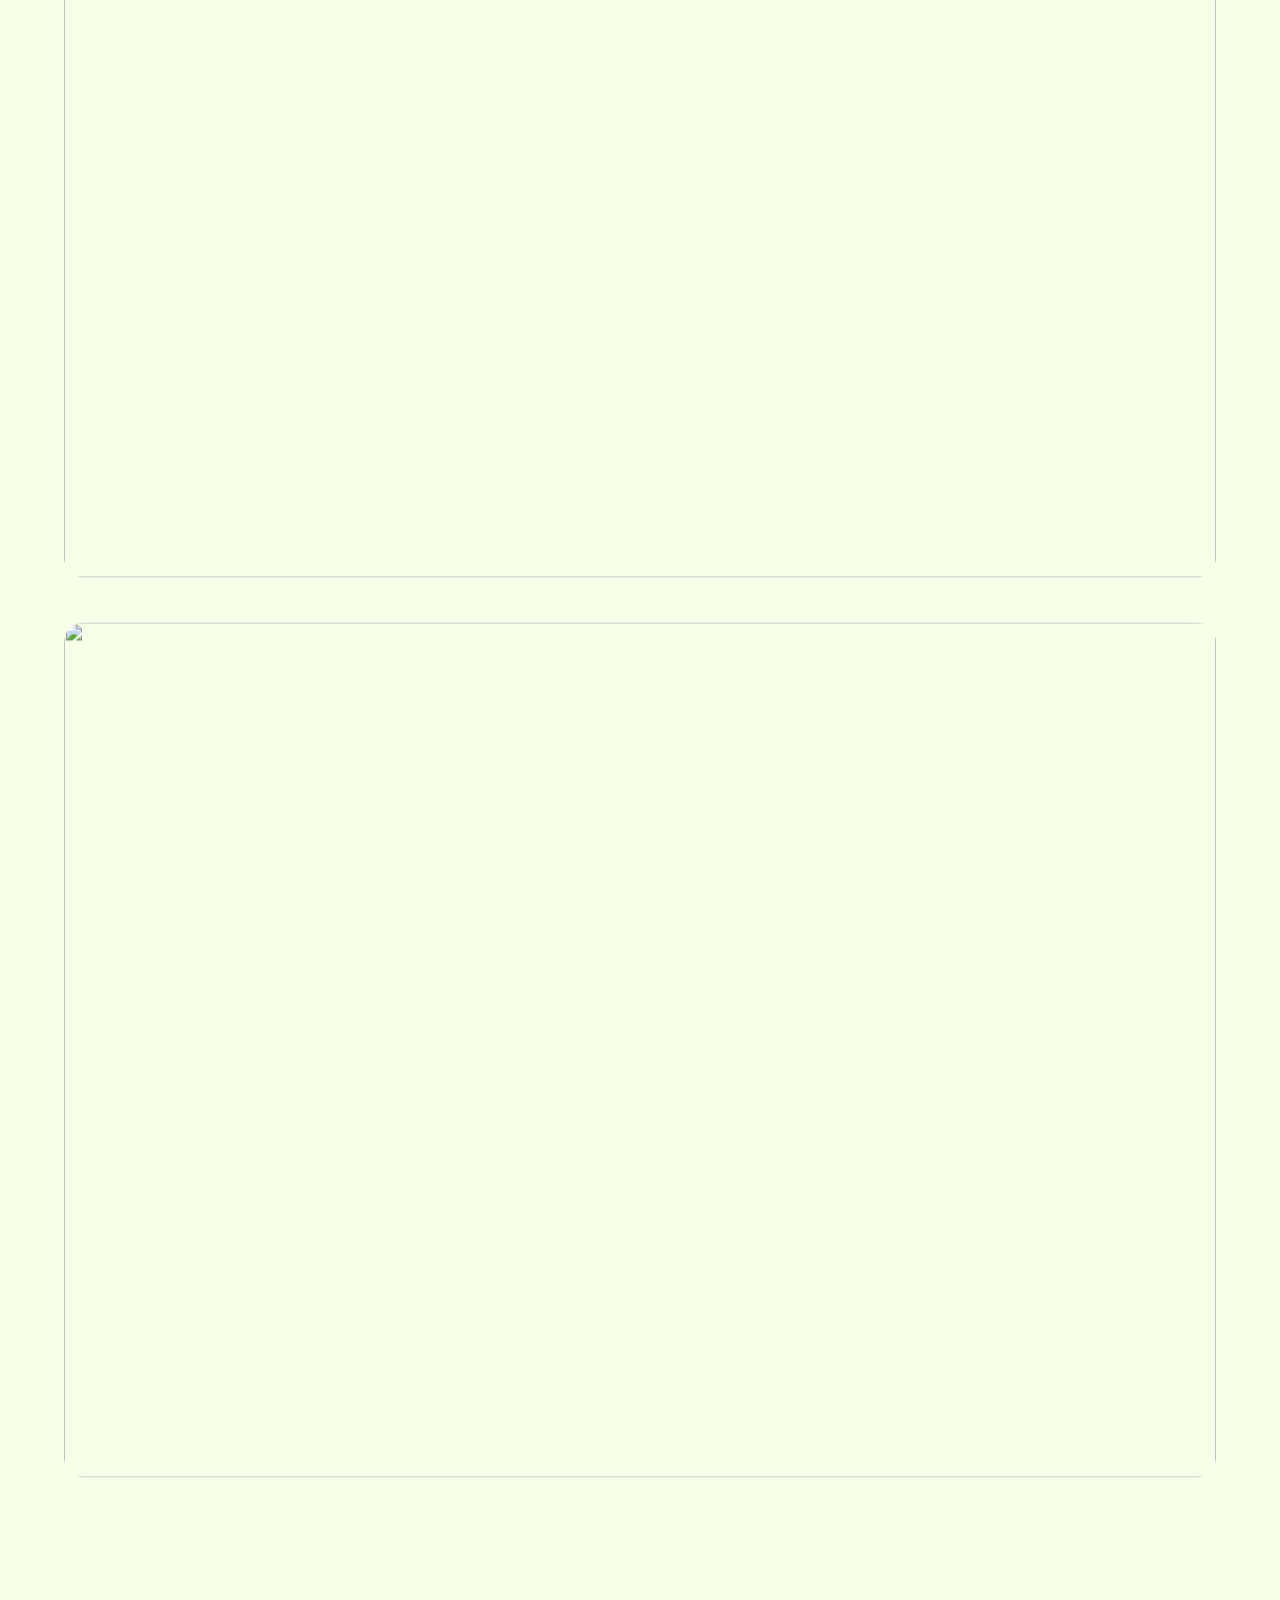
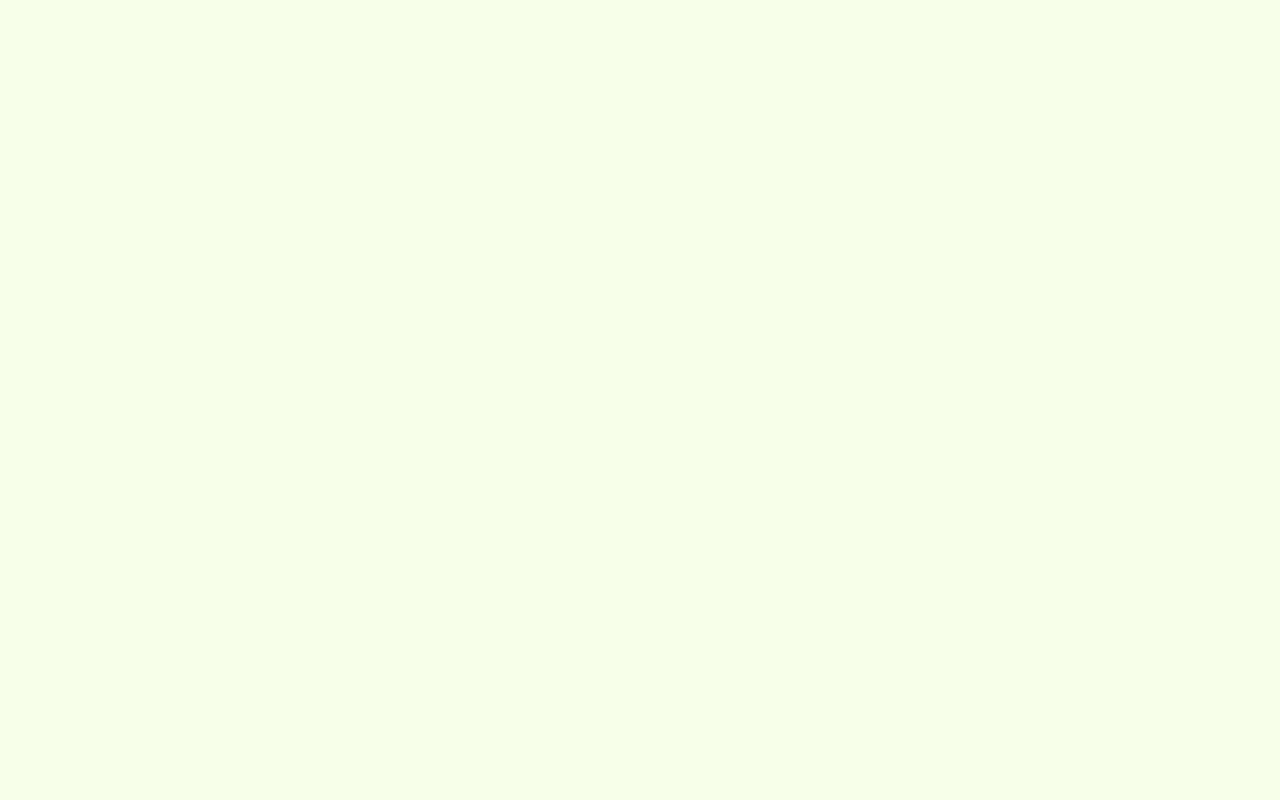
==== commit 7350dbee: "lenis" ====
--- a/index.html
+++ b/index.html
@@ -228,6 +228,7 @@
       <div class="canvas-column"></div>
     </div>
 
+    <script src="./js/lenis.min.js"></script>
     <script src="./js/gsap.min.js"></script>
     <script src="./js/ScrollTrigger.min.js"></script>
     <script src="./js/index.js"></script>
--- a/css/style.css
+++ b/css/style.css
@@ -12,7 +12,19 @@
   --plein-medium: "Plein-Medium";
   --plein-bold: "Plein-Bold";
 }
-
+html.lenis,
+html.lenis body {
+  height: auto;
+}
+.lenis.lenis-smooth [data-lenis-prevent] {
+  overscroll-behavior: contain;
+}
+.lenis.lenis-stopped {
+  overflow: clip;
+}
+.lenis.lenis-smooth iframe {
+  pointer-events: none;
+}
 * {
   padding: 0;
   margin: 0;
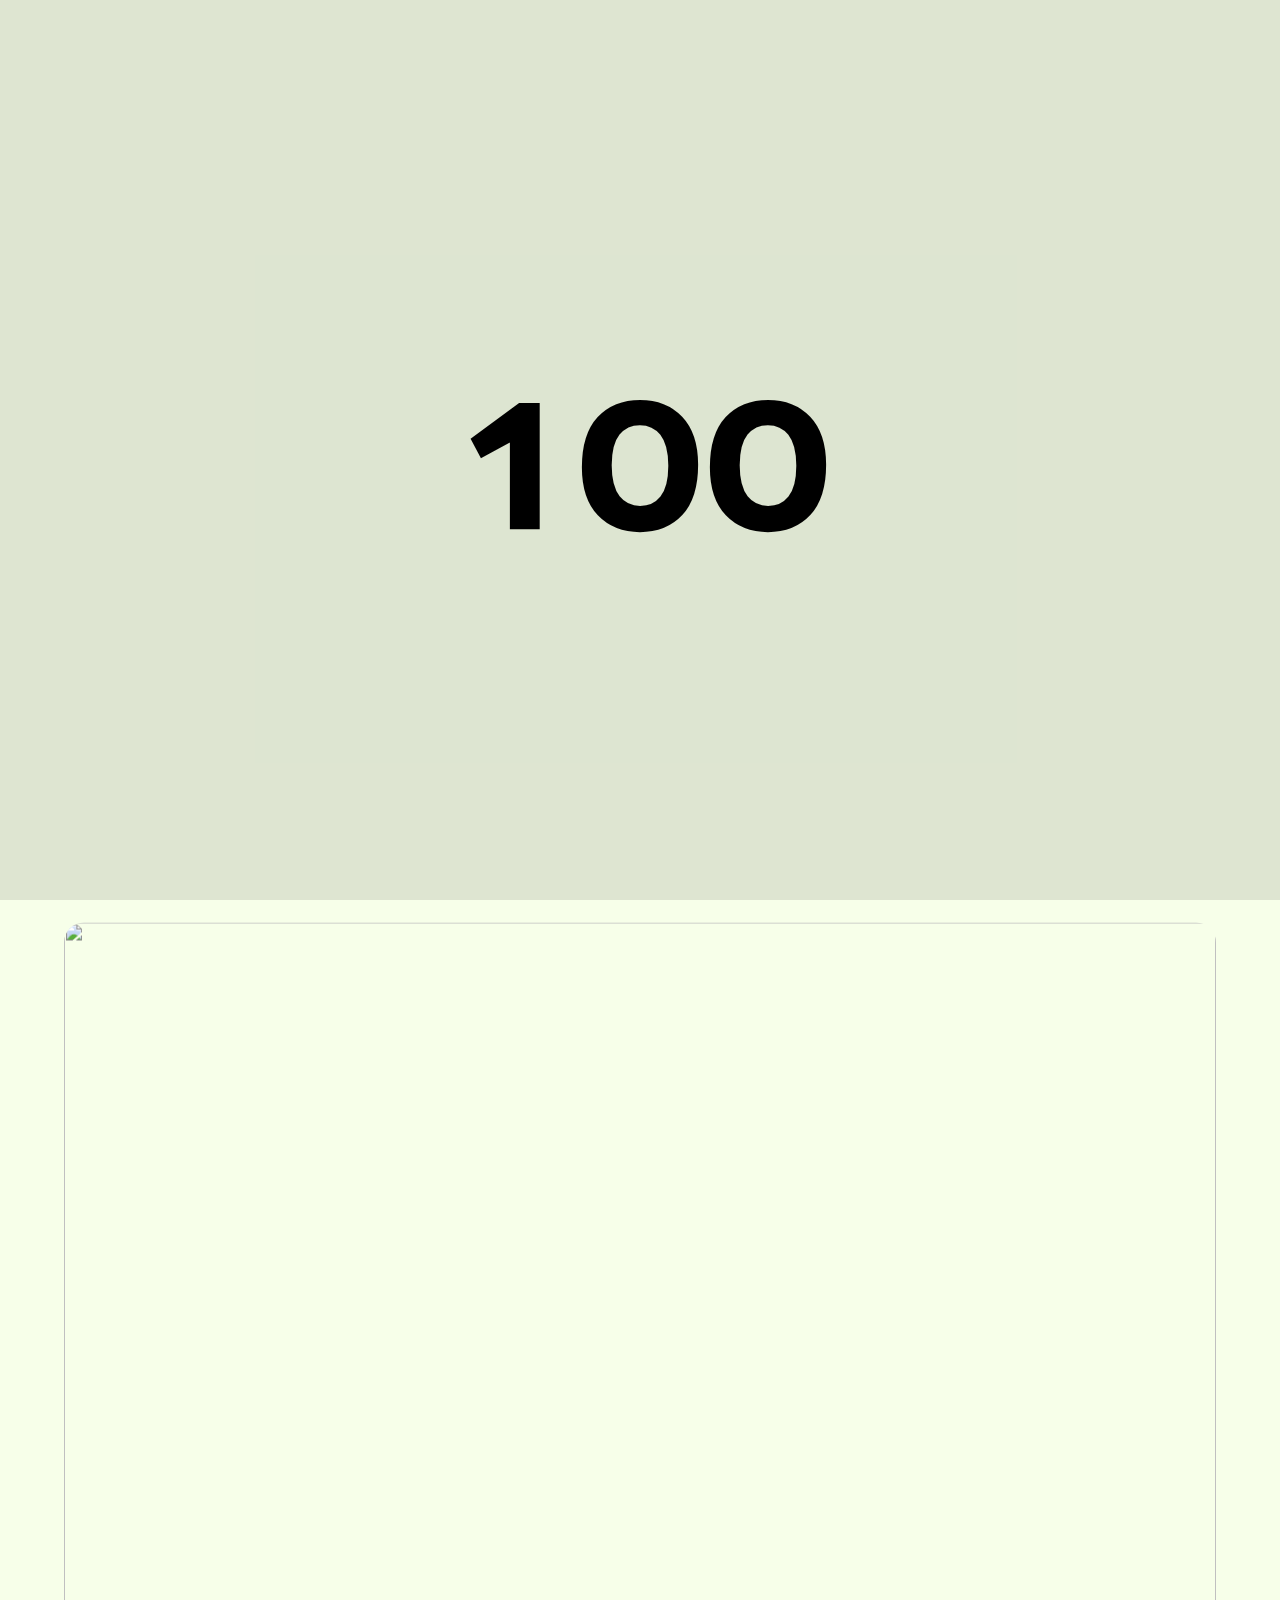
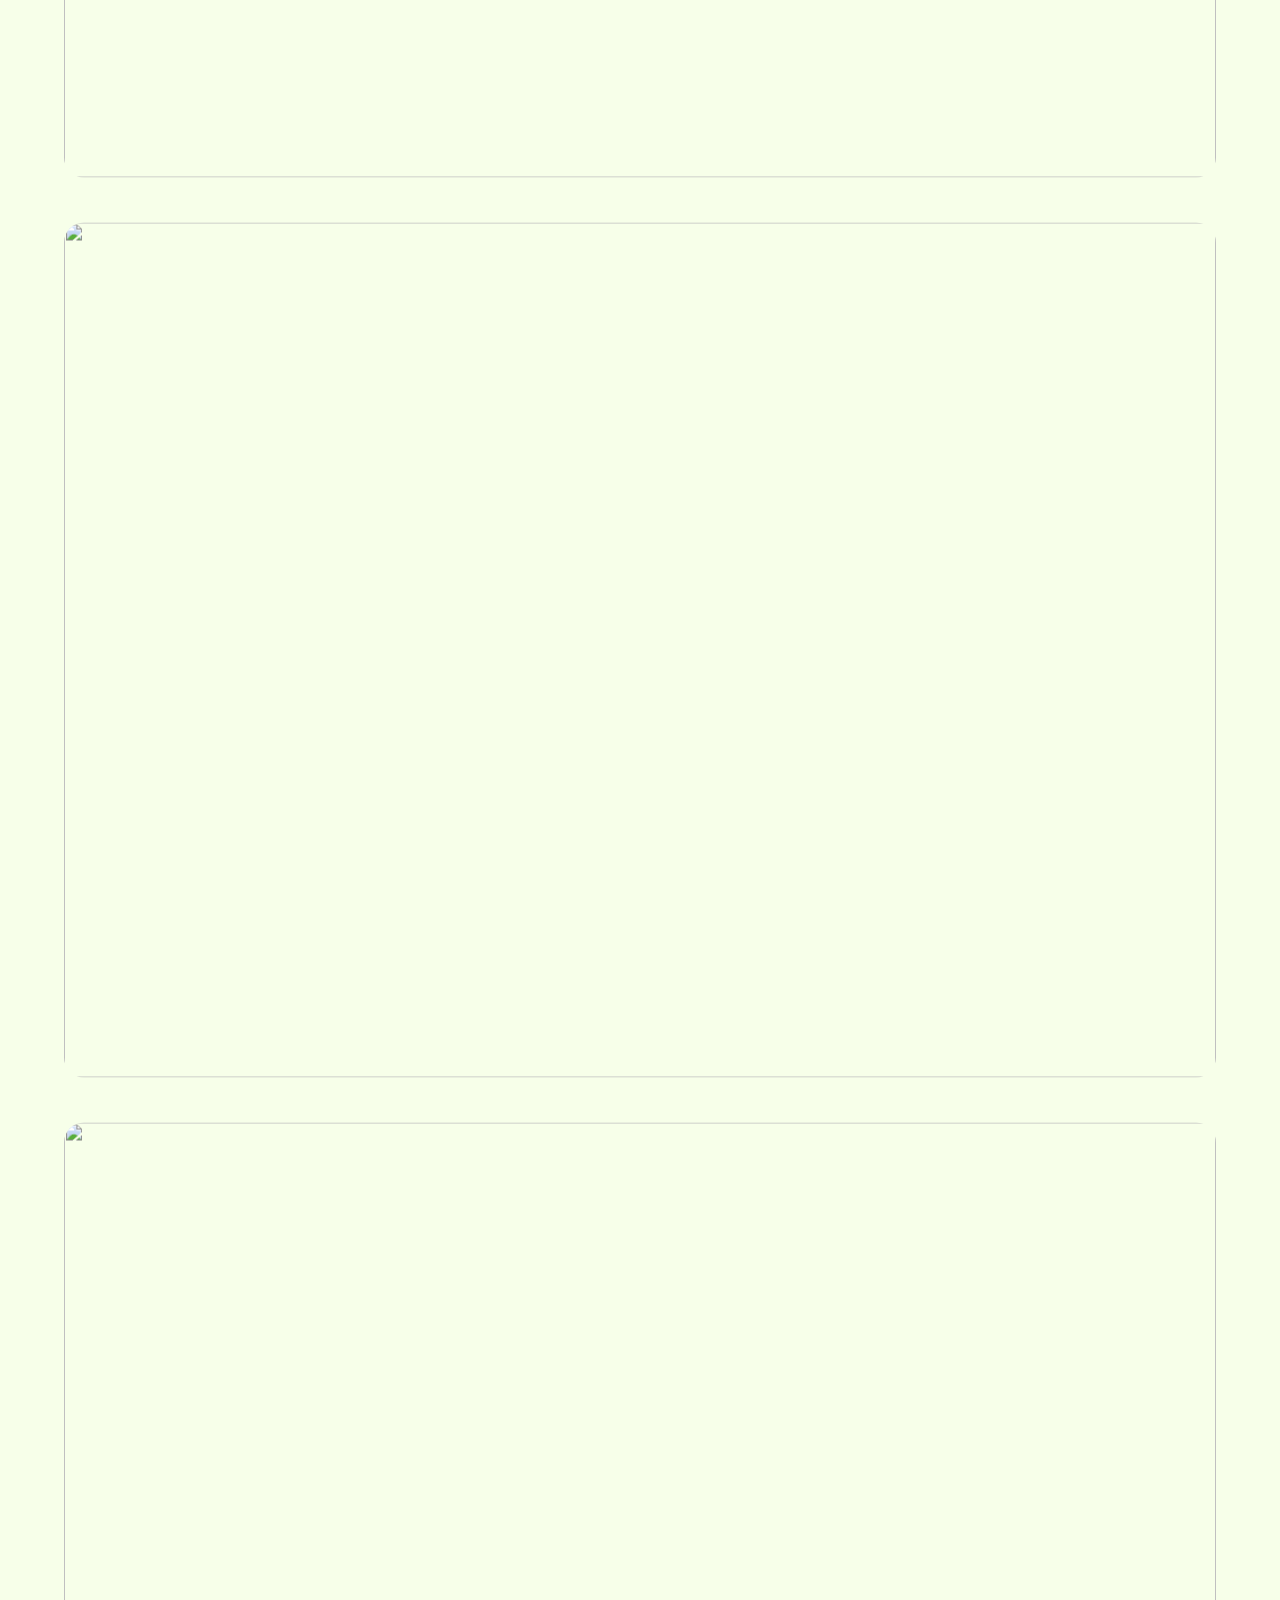
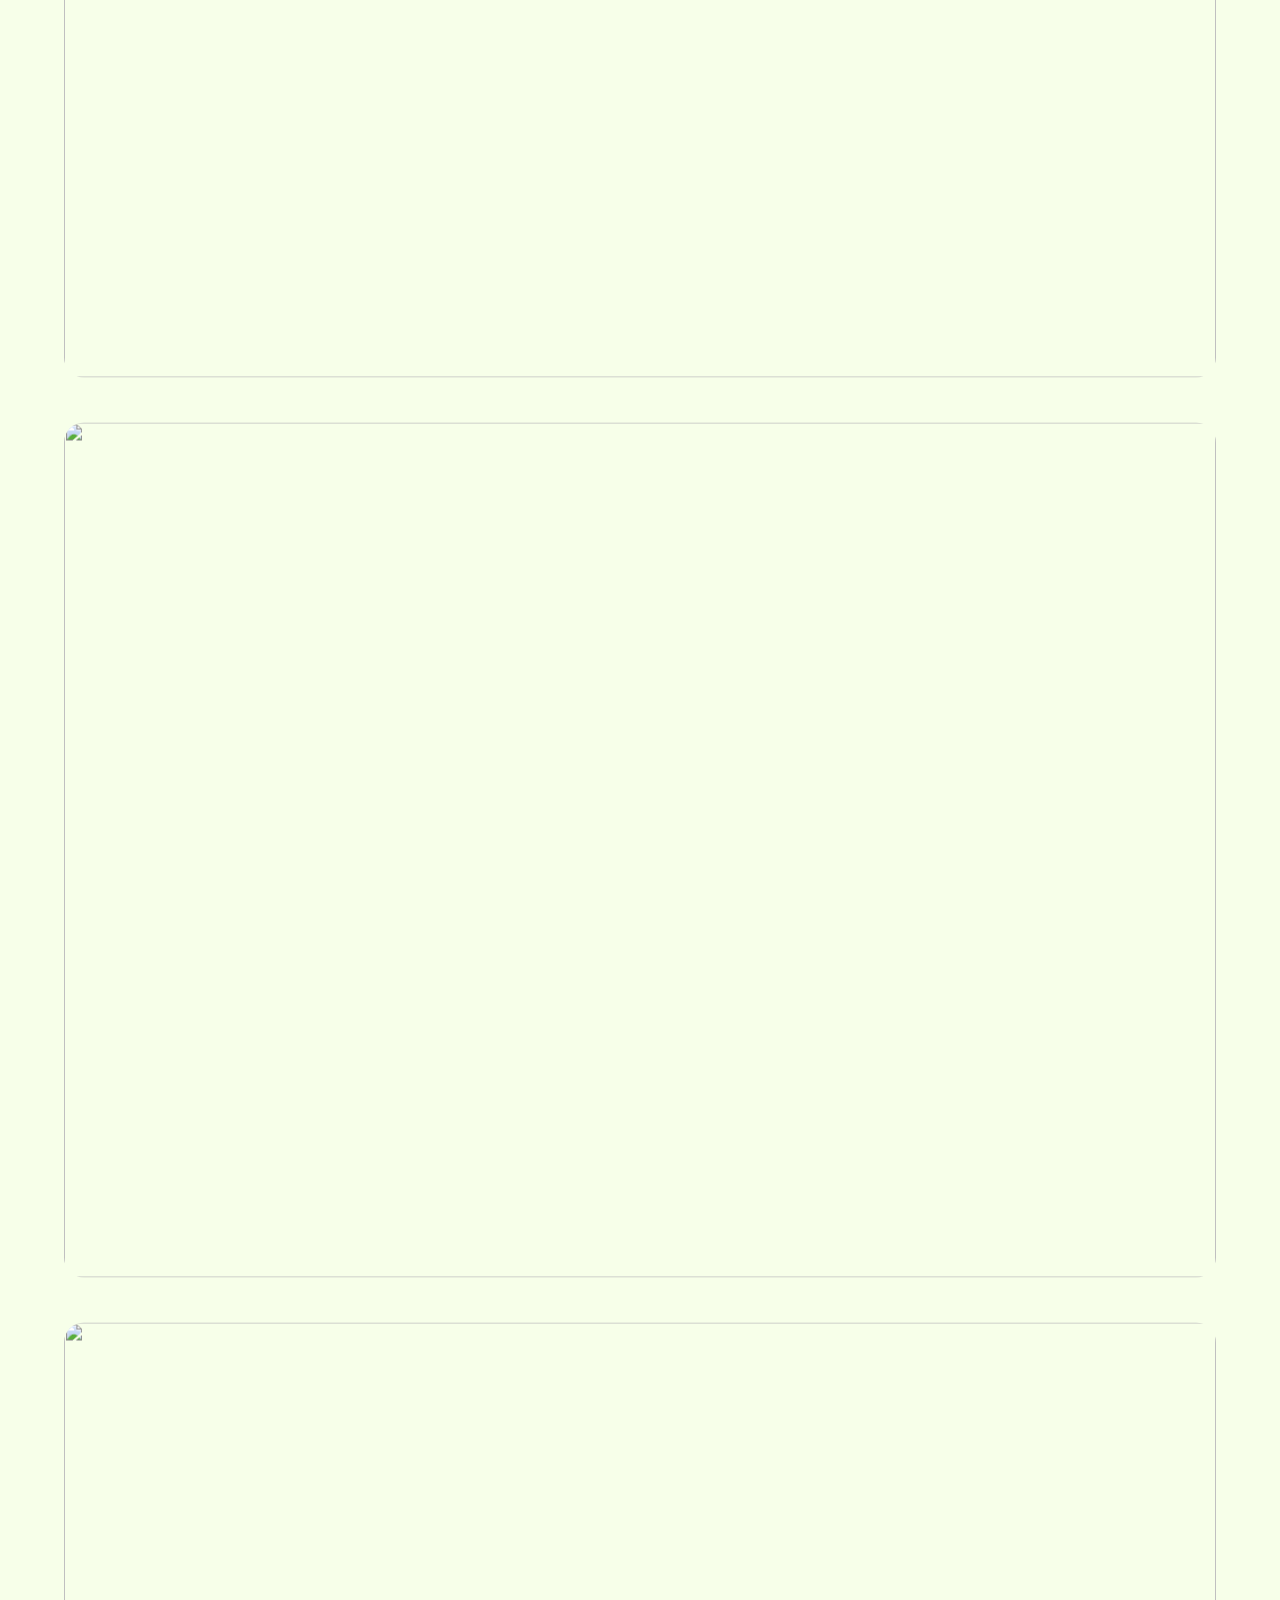
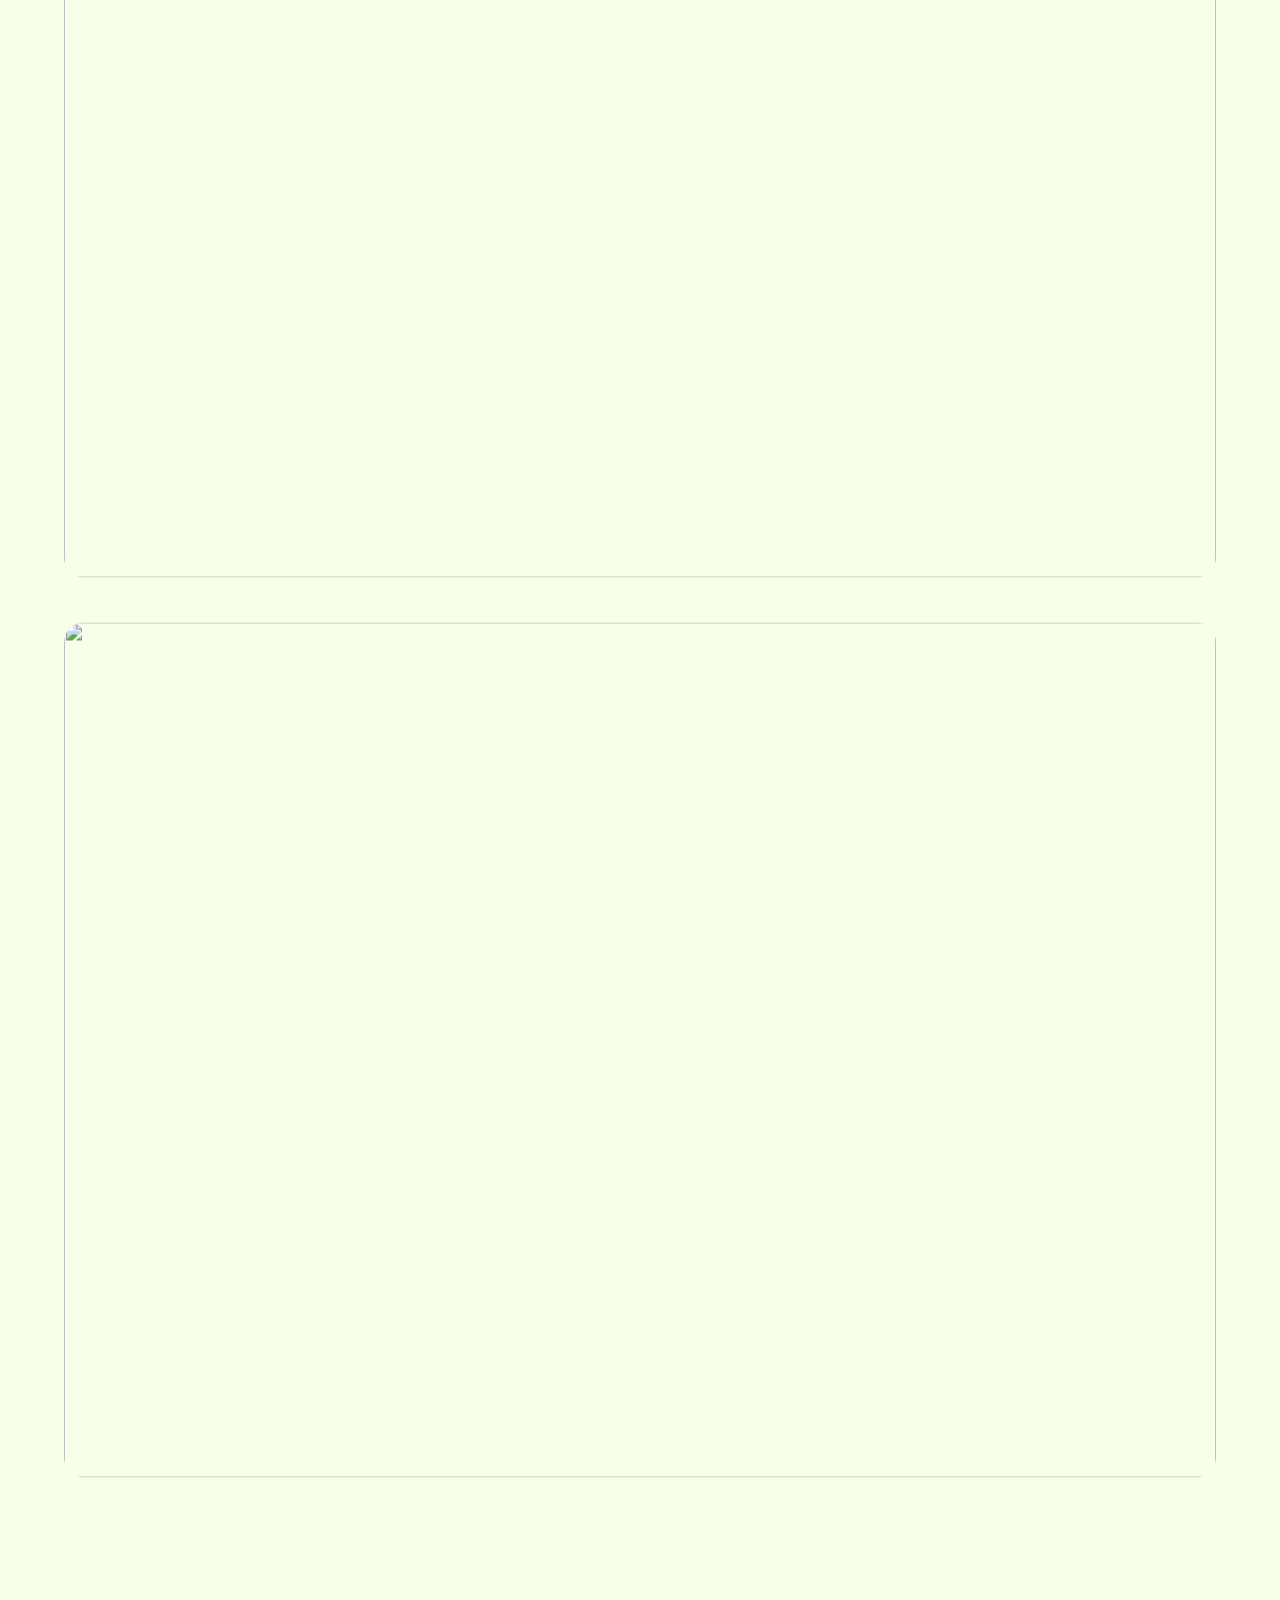
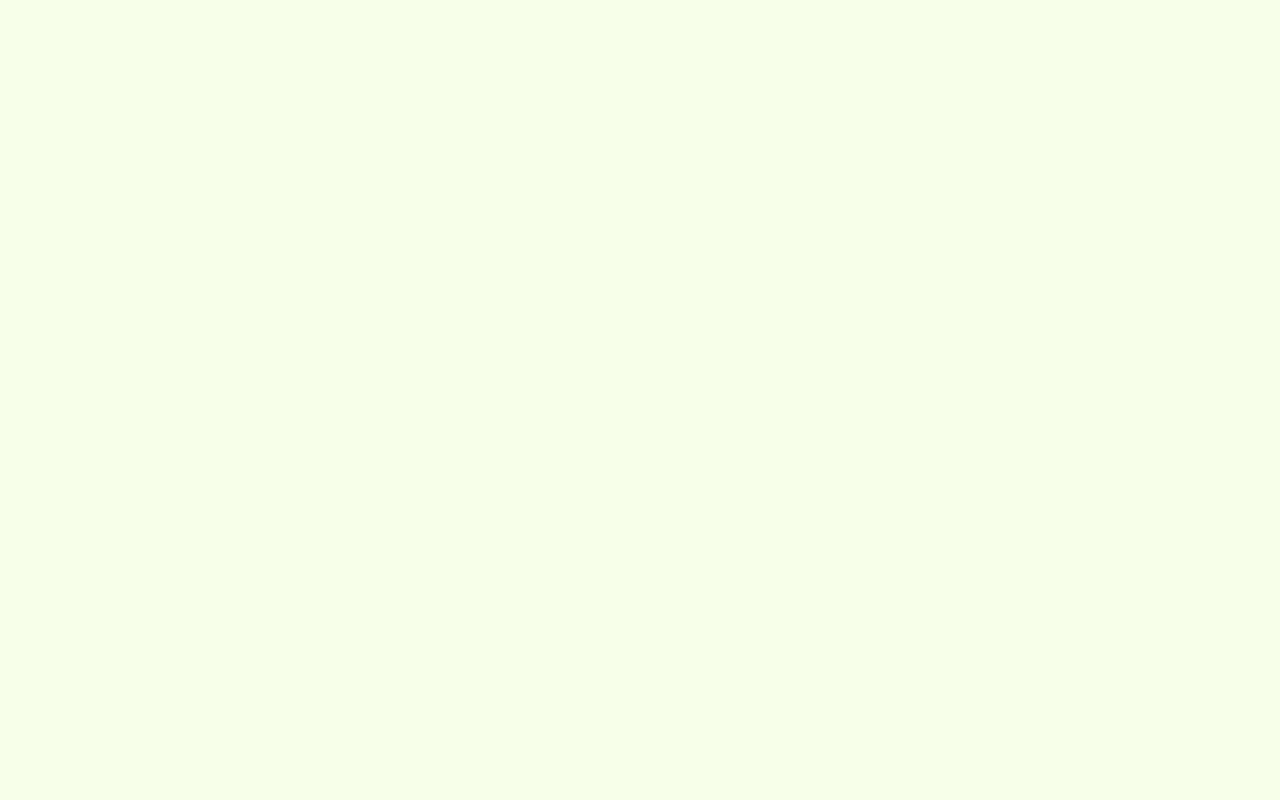
==== commit 550f5ae1: "preloader change" ====
--- a/index.html
+++ b/index.html
@@ -4,6 +4,7 @@
     <meta charset="UTF-8" />
     <meta name="viewport" content="width=device-width, initial-scale=1.0" />
     <title>Subin sudha | Home</title>
+    <link rel="stylesheet" href="./css/font.css" />
     <link rel="stylesheet" href="./css/style.css" />
     <link rel="stylesheet" href="./css/screens.css" />
   </head>
@@ -11,11 +12,24 @@
     <!-- SPINNER -->
 
     <div class="spinner" id="spinner">
-      <div class="spinner-contant">
-        <div id="loader-fill" class="loader-fill"></div>
-        <div id="loading-percentage" class="loading-percentage">
-          <span>0</span>
-          <span class="percent-symbol">%</span>
+      <div class="spinner__wrapper">
+        <div id="spinner-fill" class="spinner-fill"></div>
+        <div class="spinner__counter">
+          <div class="spinner__mask">
+            <div class="spinner__number spinner__number--hundred">
+              0 1 2 3 4 5 6 7 8 9
+            </div>
+          </div>
+          <div class="spinner__mask">
+            <div class="spinner__number spinner__number--decimal">
+              0 1 2 3 4 5 6 7 8 9 0
+            </div>
+          </div>
+          <div class="spinner__mask">
+            <div class="spinner__number spinner__number--unit">
+              0 1 2 3 4 5 6 7 8 9 0
+            </div>
+          </div>
         </div>
       </div>
     </div>
--- a/css/font.css
+++ b/css/font.css
@@ -0,0 +1,65 @@
+/**
+* @license
+*
+* Font Family: Plein
+* Designed by: Inga Plönnigs
+* URL: https://www.fontshare.com/fonts/plein
+* © 2024 Indian Type Foundry
+*
+* Plein Light 
+* Plein Regular 
+* Plein Medium 
+* Plein Bold 
+* Plein Black 
+
+*
+*/
+@font-face {
+  font-family: "Plein-Light";
+  src: url("../fonts/Plein-Light.woff2") format("woff2"),
+    url("../fonts/Plein-Light.woff") format("woff"),
+    url("../fonts/Plein-Light.ttf") format("truetype");
+  font-weight: 300;
+  font-display: swap;
+  font-style: normal;
+}
+
+@font-face {
+  font-family: "Plein-Regular";
+  src: url("../fonts/Plein-Regular.woff2") format("woff2"),
+    url("../fonts/Plein-Regular.woff") format("woff"),
+    url("../fonts/Plein-Regular.ttf") format("truetype");
+  font-weight: 400;
+  font-display: swap;
+  font-style: normal;
+}
+
+@font-face {
+  font-family: "Plein-Medium";
+  src: url("../fonts/Plein-Medium.woff2") format("woff2"),
+    url("../fonts/Plein-Medium.woff") format("woff"),
+    url("../fonts/Plein-Medium.ttf") format("truetype");
+  font-weight: 500;
+  font-display: swap;
+  font-style: normal;
+}
+
+@font-face {
+  font-family: "Plein-Bold";
+  src: url("../fonts/Plein-Bold.woff2") format("woff2"),
+    url("../fonts/Plein-Bold.woff") format("woff"),
+    url("../fonts/Plein-Bold.ttf") format("truetype");
+  font-weight: 700;
+  font-display: swap;
+  font-style: normal;
+}
+
+@font-face {
+  font-family: "Plein-Black";
+  src: url("../fonts/Plein-Black.woff2") format("woff2"),
+    url("../fonts/Plein-Black.woff") format("woff"),
+    url("../fonts/Plein-Black.ttf") format("truetype");
+  font-weight: 900;
+  font-display: swap;
+  font-style: normal;
+}
--- a/css/style.css
+++ b/css/style.css
@@ -1,5 +1,3 @@
-@import "./plein.css";
-
 :root {
   --theme-color: #f7ffe9;
   --text-color: #000;
@@ -7,10 +5,10 @@
   --menu-toggle-color: #000;
   --window-height: 100vh;
   --container-width: 1800px;
-  --plein-light: "Plein-Light";
-  --plein-regular: "Plein-Regular";
-  --plein-medium: "Plein-Medium";
-  --plein-bold: "Plein-Bold";
+  --plein-light: "Plein-Light", sans-serif;
+  --plein-regular: "Plein-Regular", sans-serif;
+  --plein-medium: "Plein-Medium", sans-serif;
+  --plein-bold: "Plein-Bold", sans-serif;
 }
 html.lenis,
 html.lenis body {
@@ -59,7 +57,9 @@
   --scroll-bar-color: #87b787 !important;
   --menu-toggle-color: #ffffff;
 }
-
+html {
+  background-color: var(--theme-color);
+}
 body {
   font-size: 16px;
   color: var(--text-color);
@@ -68,6 +68,11 @@
   width: 100%;
   user-select: none;
   transition: background-color 0.3s, color 0.3s;
+  font-smooth: always;
+  -webkit-font-smoothing: antialiased;
+  -moz-osx-font-smoothing: grayscale;
+  text-rendering: optimizeLegibility;
+  font-kerning: normal;
 }
 
 /* THEME SWITCHER */
@@ -150,44 +155,49 @@
 /* SPINNER */
 
 .spinner {
-  width: 100%;
-  height: 100%;
-  background-color: var(--theme-color);
   position: fixed;
   top: 0;
   left: 0;
+  width: 100%;
+  height: 100%;
+  background-color: var(--theme-color);
   z-index: 900;
   display: flex;
 }
 
-.spinner-contant {
-  margin: auto;
-  width: 100%;
-  height: 100%;
-  position: relative;
-}
-.loading-percentage {
-  font-size: 12rem;
-  color: var(--text-color);
-  font-family: var(--plein-light);
+.spinner__wrapper {
+  position: relative;
+  width: 100%;
+  height: 100%;
+  display: flex;
+  align-items: center;
+  justify-content: center;
+  z-index: 4;
+}
+.spinner__counter {
+  display: flex;
+  justify-content: center;
+  overflow: hidden;
+}
+.spinner__mask {
+  position: relative;
+  width: 5.625rem;
+  height: 8.125rem;
+  text-align: center;
+  overflow: hidden;
+}
+.spinner__number {
   position: absolute;
-  left: 50%;
-  top: 50%;
-  transform: translate(-50%, -50%);
-  z-index: 5;
-  display: flex;
-  justify-content: center;
-  align-items: baseline;
-  letter-spacing: -1rem;
-}
-
-.loading-percentage .percent-symbol {
-  font-size: 1.4rem;
-  margin-left: 5px;
-  display: inline-block;
-  letter-spacing: normal;
-}
-.loader-fill {
+  width: 100%;
+  height: 100%;
+  font-size: 8.125rem;
+  font-weight: 800;
+  line-height: 1;
+  color: var(--text-color);
+  font-family: var(--plein-medium);
+  transform: translateY(0px);
+}
+.spinner-fill {
   position: absolute;
   left: 0;
   top: 0;
@@ -196,33 +206,22 @@
   z-index: 1;
 }
 
-body[data-theme="white"] .loader-fill {
+body[data-theme="white"] .spinner-fill {
   background-color: rgba(0, 0, 0, 0.1);
 }
-body[data-theme="dark"] .loader-fill,
-body[data-theme="coffee"] .loader-fill,
-body[data-theme="teal"] .loader-fill {
+body[data-theme="dark"] .spinner-fill,
+body[data-theme="coffee"] .spinner-fill,
+body[data-theme="teal"] .spinner-fill {
   background-color: rgba(255, 255, 255, 0.1);
 }
 
-@media screen and (min-width: 768px) {
-  .loading-percentage {
-    font-size: 16rem;
-    letter-spacing: -1.2rem;
-  }
-}
-
 @media screen and (min-width: 1024px) {
-  .loading-percentage {
-    font-size: 18rem;
-    letter-spacing: -1.4rem;
-  }
-}
-
-@media screen and (min-width: 1600px) {
-  .loading-percentage {
-    font-size: 24rem;
-    letter-spacing: -1.6rem;
+  .spinner__mask {
+    width: 8rem;
+    height: 12.5rem;
+  }
+  .spinner__number {
+    font-size: 12.5rem;
   }
 }
 
@@ -230,7 +229,6 @@
   display: grid;
   height: var(--window-height);
   background-color: transparent !important;
-  /* grid-template-columns: repeat(4, 1fr); */
   grid-template-columns: repeat(2, 1fr);
   grid-column-gap: 0;
   width: 100%;
@@ -553,7 +551,7 @@
 
 section.main-wrapper {
   padding-top: 120px;
-  margin-bottom: 120px;
+  padding-bottom: 120px;
   width: 100%;
   min-height: 100%;
 }
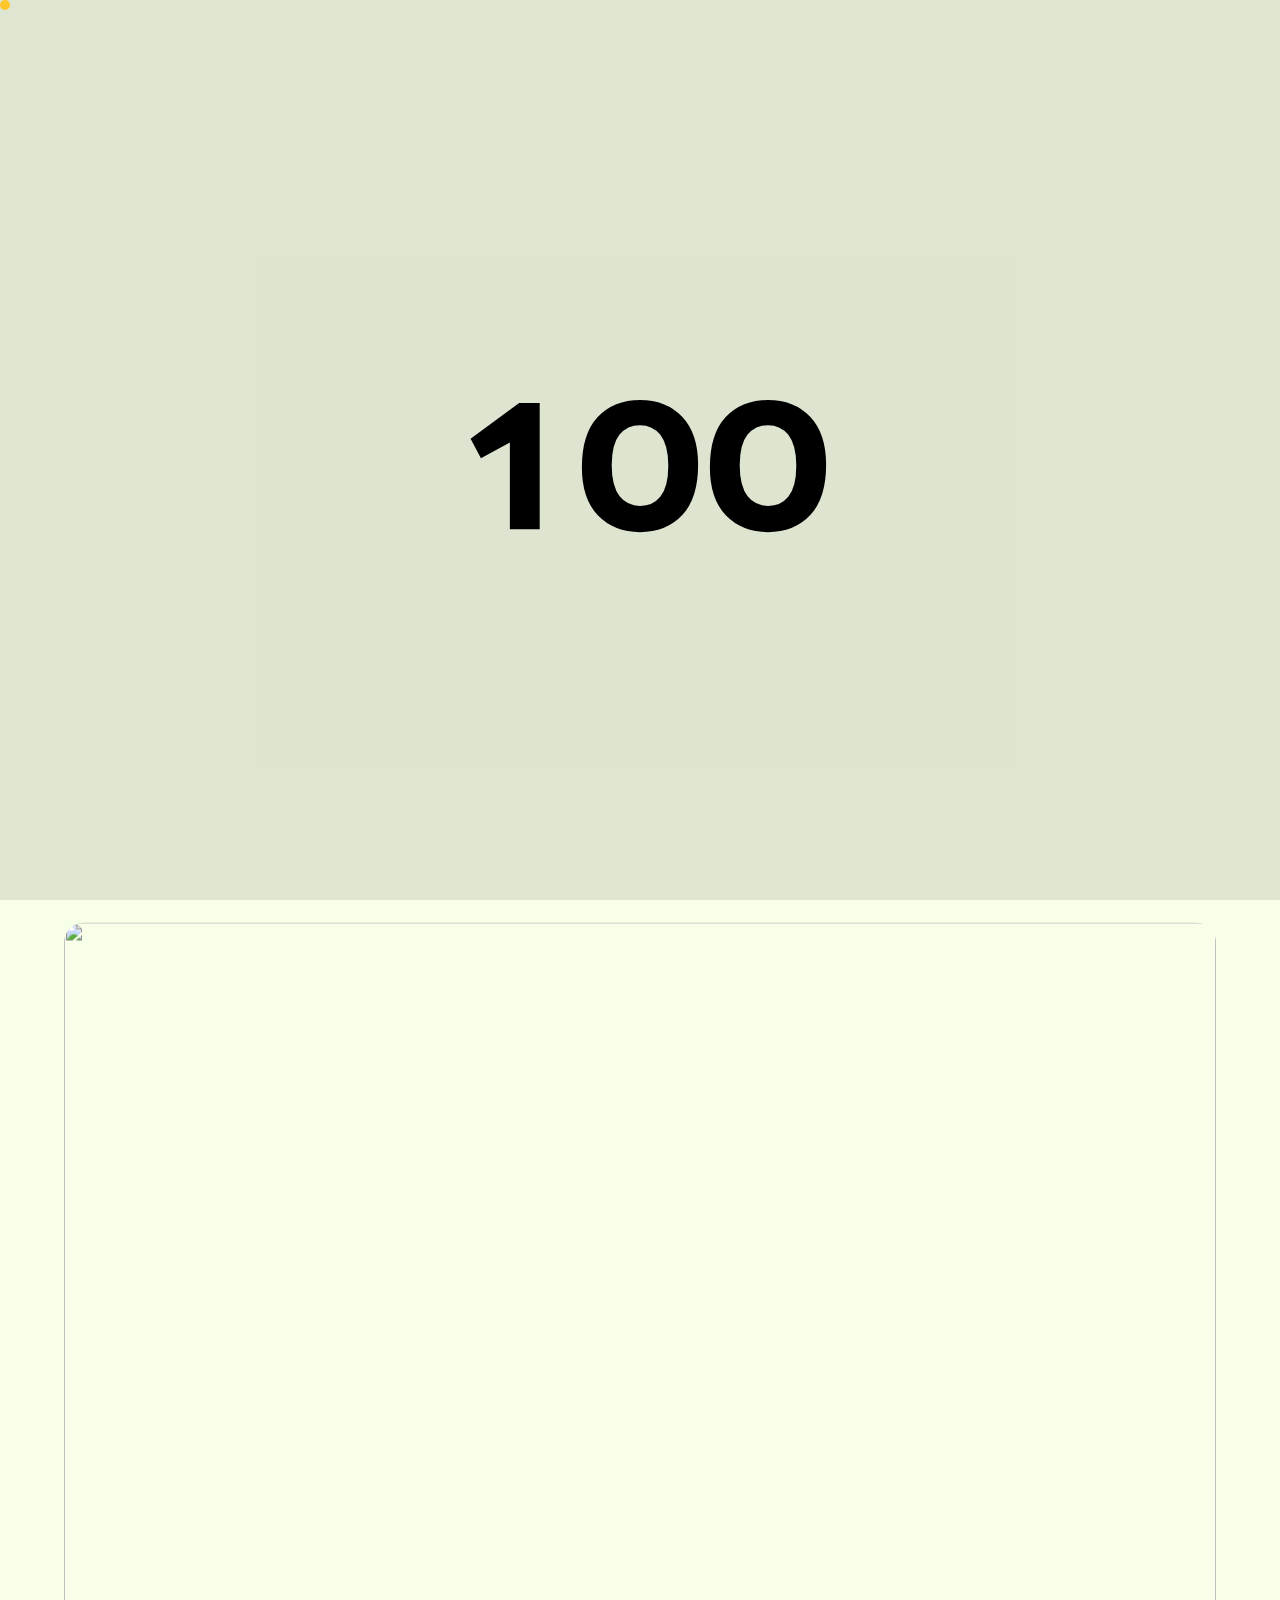
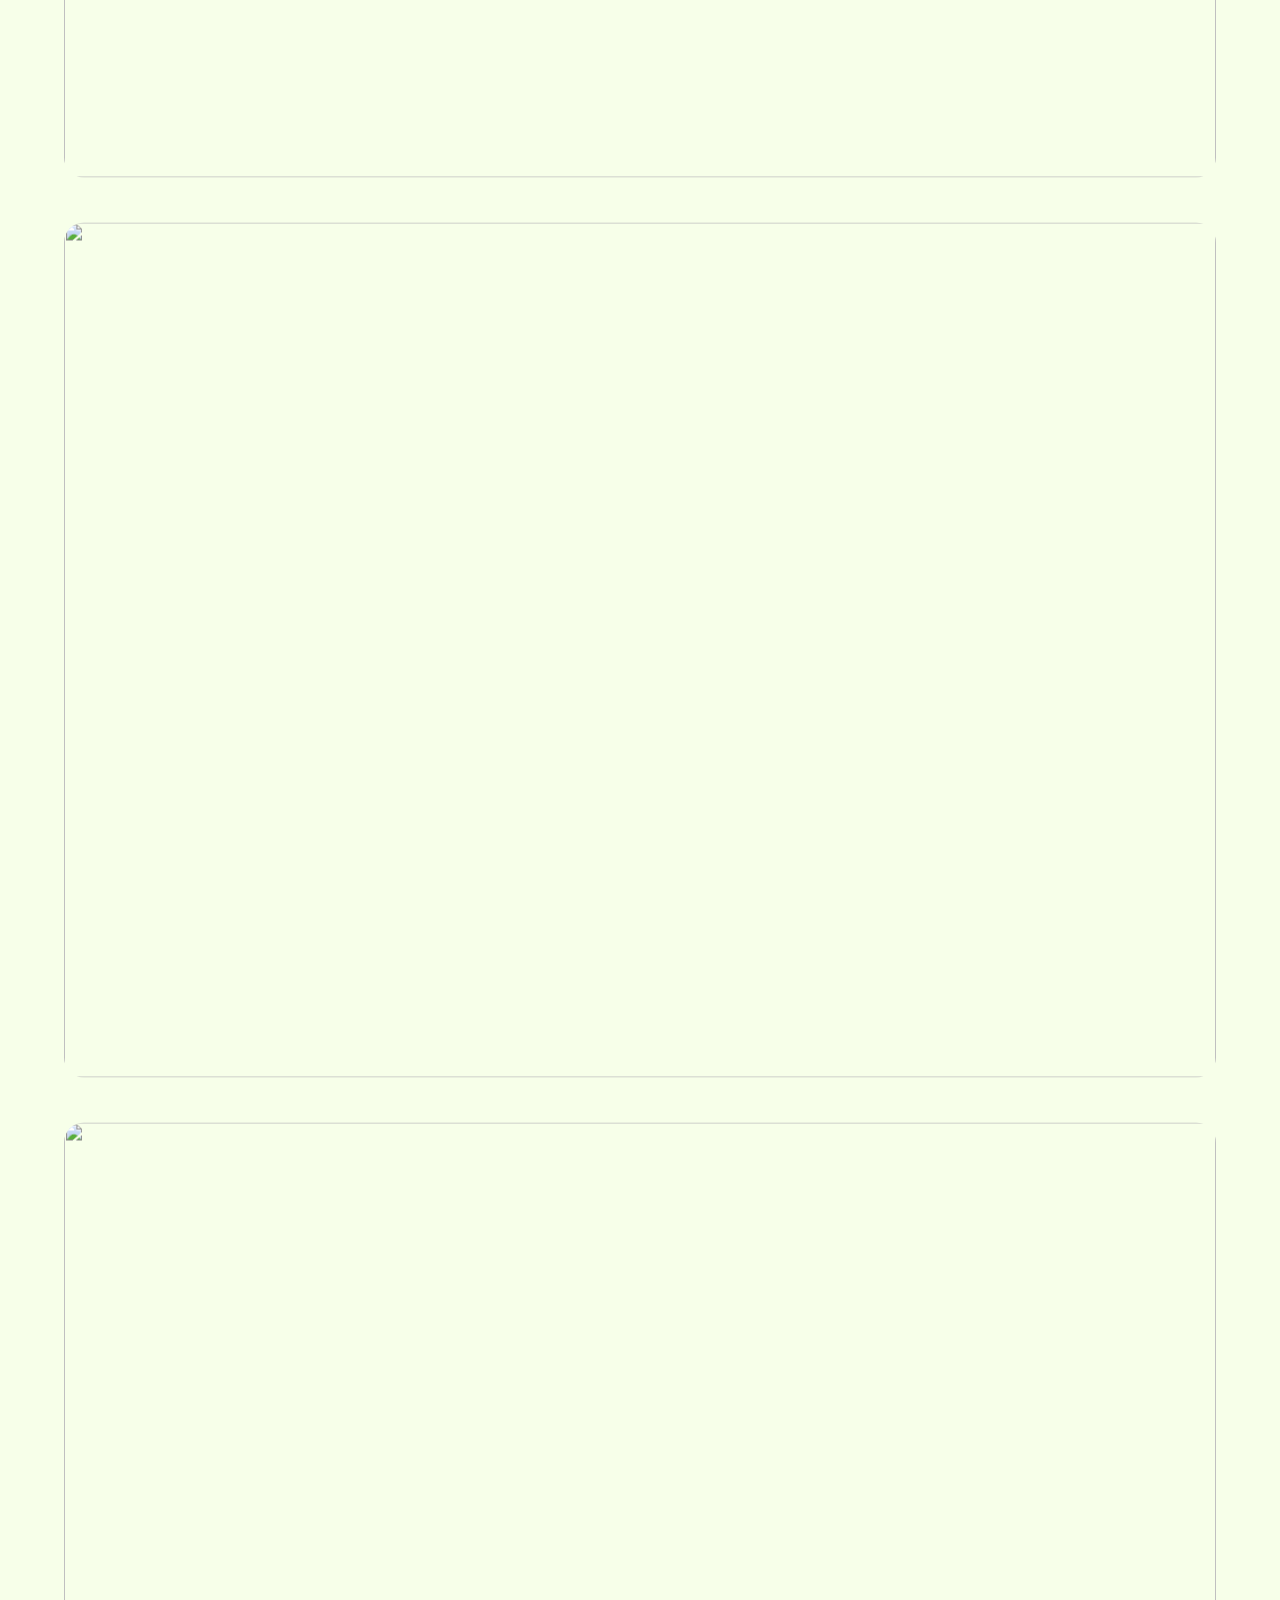
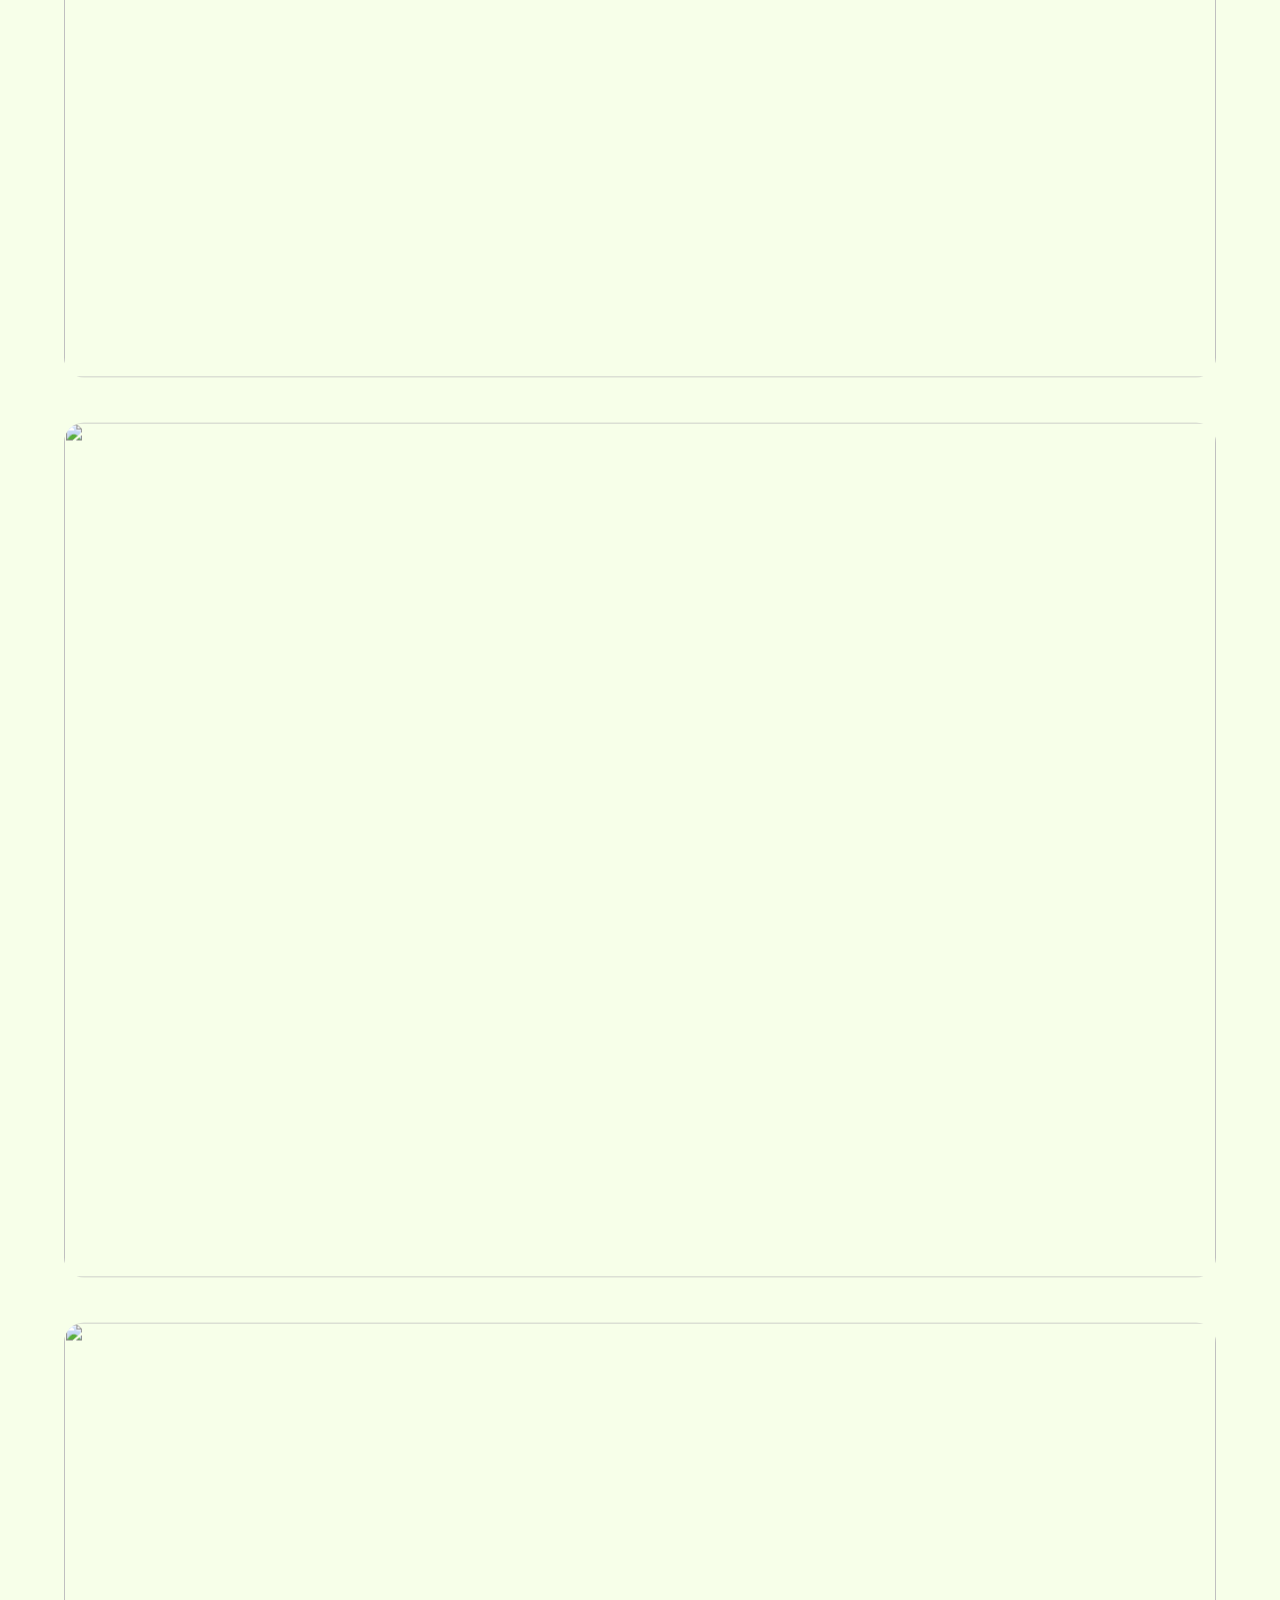
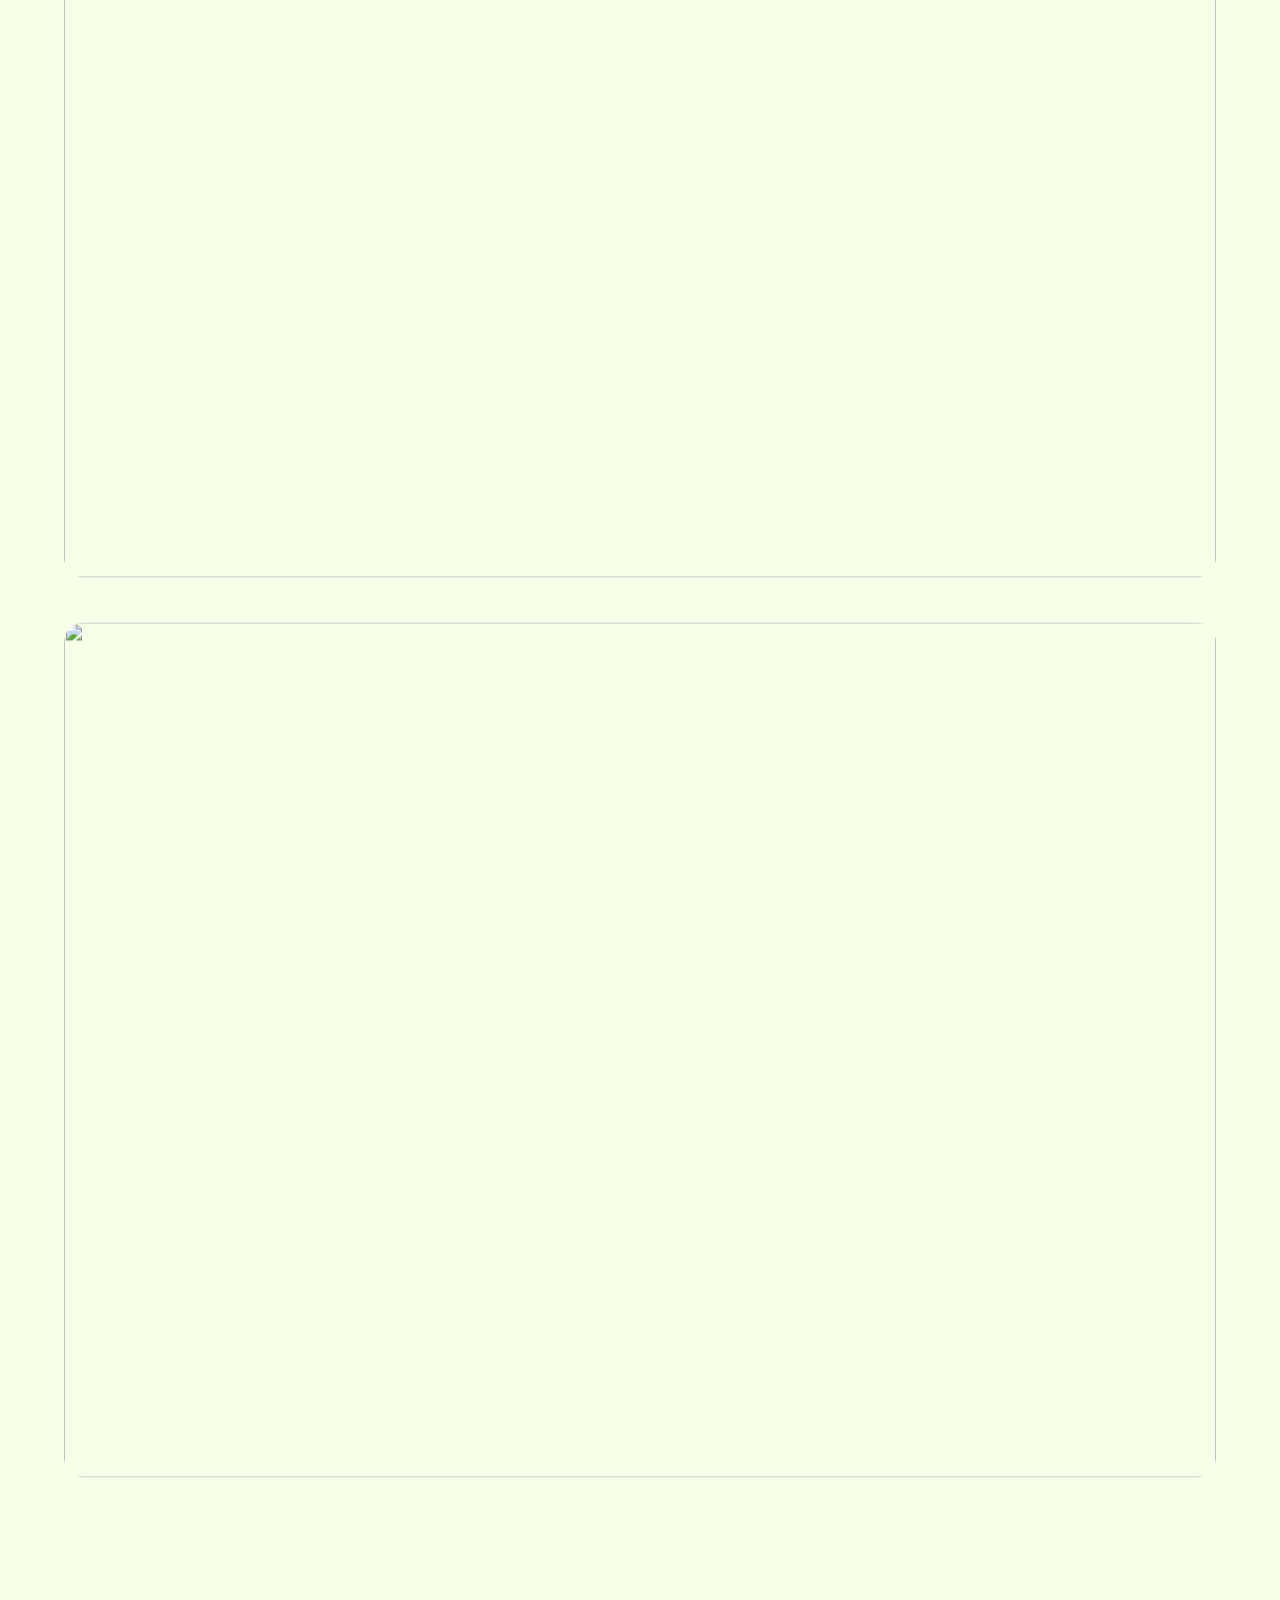
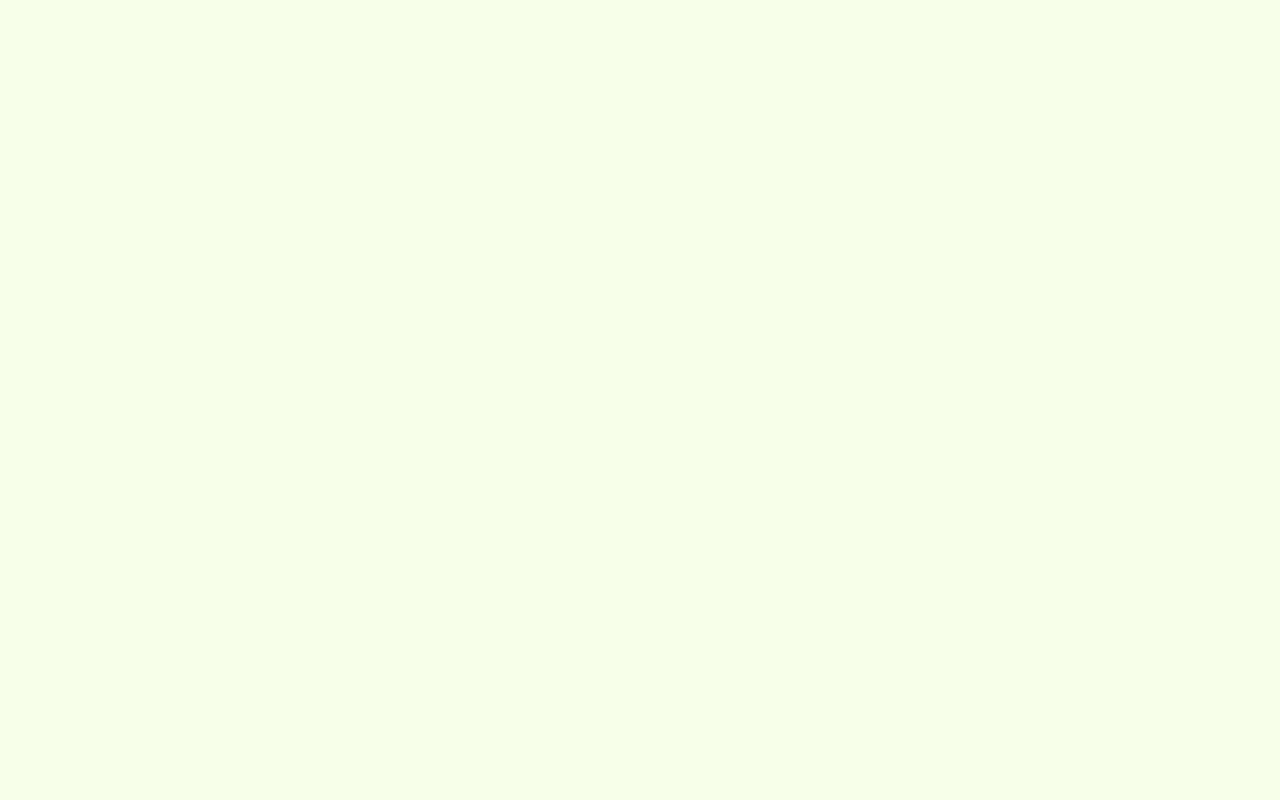
==== commit eba92602: "cursor" ====
--- a/index.html
+++ b/index.html
@@ -113,10 +113,10 @@
 
     <section class="hero-section">
       <h1 class="hero-title">
-        <div class="animateUp" data-delay="0.6" data-trigger=".hero-section">
+        <div class="animateUp" data-delay="1.8" data-trigger=".hero-section">
           subin
         </div>
-        <div class="animateUp" data-delay="0.9" data-trigger=".hero-section">
+        <div class="animateUp" data-delay="2" data-trigger=".hero-section">
           sudha
         </div>
       </h1>
@@ -238,9 +238,9 @@
       <div class="canvas-column"></div>
       <div class="canvas-column"></div>
       <div class="canvas-column"></div>
-      <div class="canvas-column"></div>
-      <div class="canvas-column"></div>
     </div>
+
+    <div class="cursor-element"></div>
 
     <script src="./js/lenis.min.js"></script>
     <script src="./js/gsap.min.js"></script>
--- a/css/style.css
+++ b/css/style.css
@@ -3,6 +3,7 @@
   --text-color: #000;
   --scroll-bar-color: #000;
   --menu-toggle-color: #000;
+  --cursor-color: 255, 198, 41;
   --window-height: 100vh;
   --container-width: 1800px;
   --plein-light: "Plein-Light", sans-serif;
@@ -27,7 +28,7 @@
   padding: 0;
   margin: 0;
   box-sizing: border-box;
-  font-family: "Plein", sans-serif;
+  font-family: "Plein-Medium", sans-serif;
 }
 
 body[data-theme="dark"] {
@@ -47,18 +48,18 @@
 body[data-theme="coffee"] {
   --theme-color: #4e343c !important;
   --text-color: #ffffff !important;
-  --scroll-bar-color: #8a4359 !important;
+  --scroll-bar-color: #83485c !important;
   --menu-toggle-color: #ffffff;
 }
 
 body[data-theme="teal"] {
   --theme-color: #789678 !important;
   --text-color: #ffffff !important;
-  --scroll-bar-color: #87b787 !important;
+  --scroll-bar-color: #6cac6c !important;
   --menu-toggle-color: #ffffff;
 }
 html {
-  background-color: var(--theme-color);
+  overflow-x: hidden;
 }
 body {
   font-size: 16px;
@@ -73,6 +74,31 @@
   -moz-osx-font-smoothing: grayscale;
   text-rendering: optimizeLegibility;
   font-kerning: normal;
+}
+
+.cursor-element {
+  display: block;
+  width: 10px;
+  height: 10px;
+  position: fixed;
+  top: 0;
+  left: 0;
+  border-radius: 50%;
+  background-color: rgba(var(--cursor-color), 1);
+  pointer-events: none;
+  z-index: 6000;
+  transition: transform 0.2s ease, background-color 0.2s ease;
+}
+
+.cursor-element.hover {
+  background-color: rgba(var(--cursor-color), 0.5);
+  transform: scale(5);
+}
+
+@media screen and (max-width: 1023px) {
+  .cursor-element {
+    display: none !important;
+  }
 }
 
 /* THEME SWITCHER */
@@ -252,8 +278,8 @@
 
 /* width */
 ::-webkit-scrollbar {
-  width: 5px;
-  height: 5px;
+  width: 2px;
+  height: 2px;
 }
 /* Track */
 ::-webkit-scrollbar-track {
@@ -403,7 +429,7 @@
   overflow: hidden;
 }
 .card-section {
-  perspective: 1200;
+  perspective: 1200px;
 }
 .hero-section .hero-title {
   position: absolute;
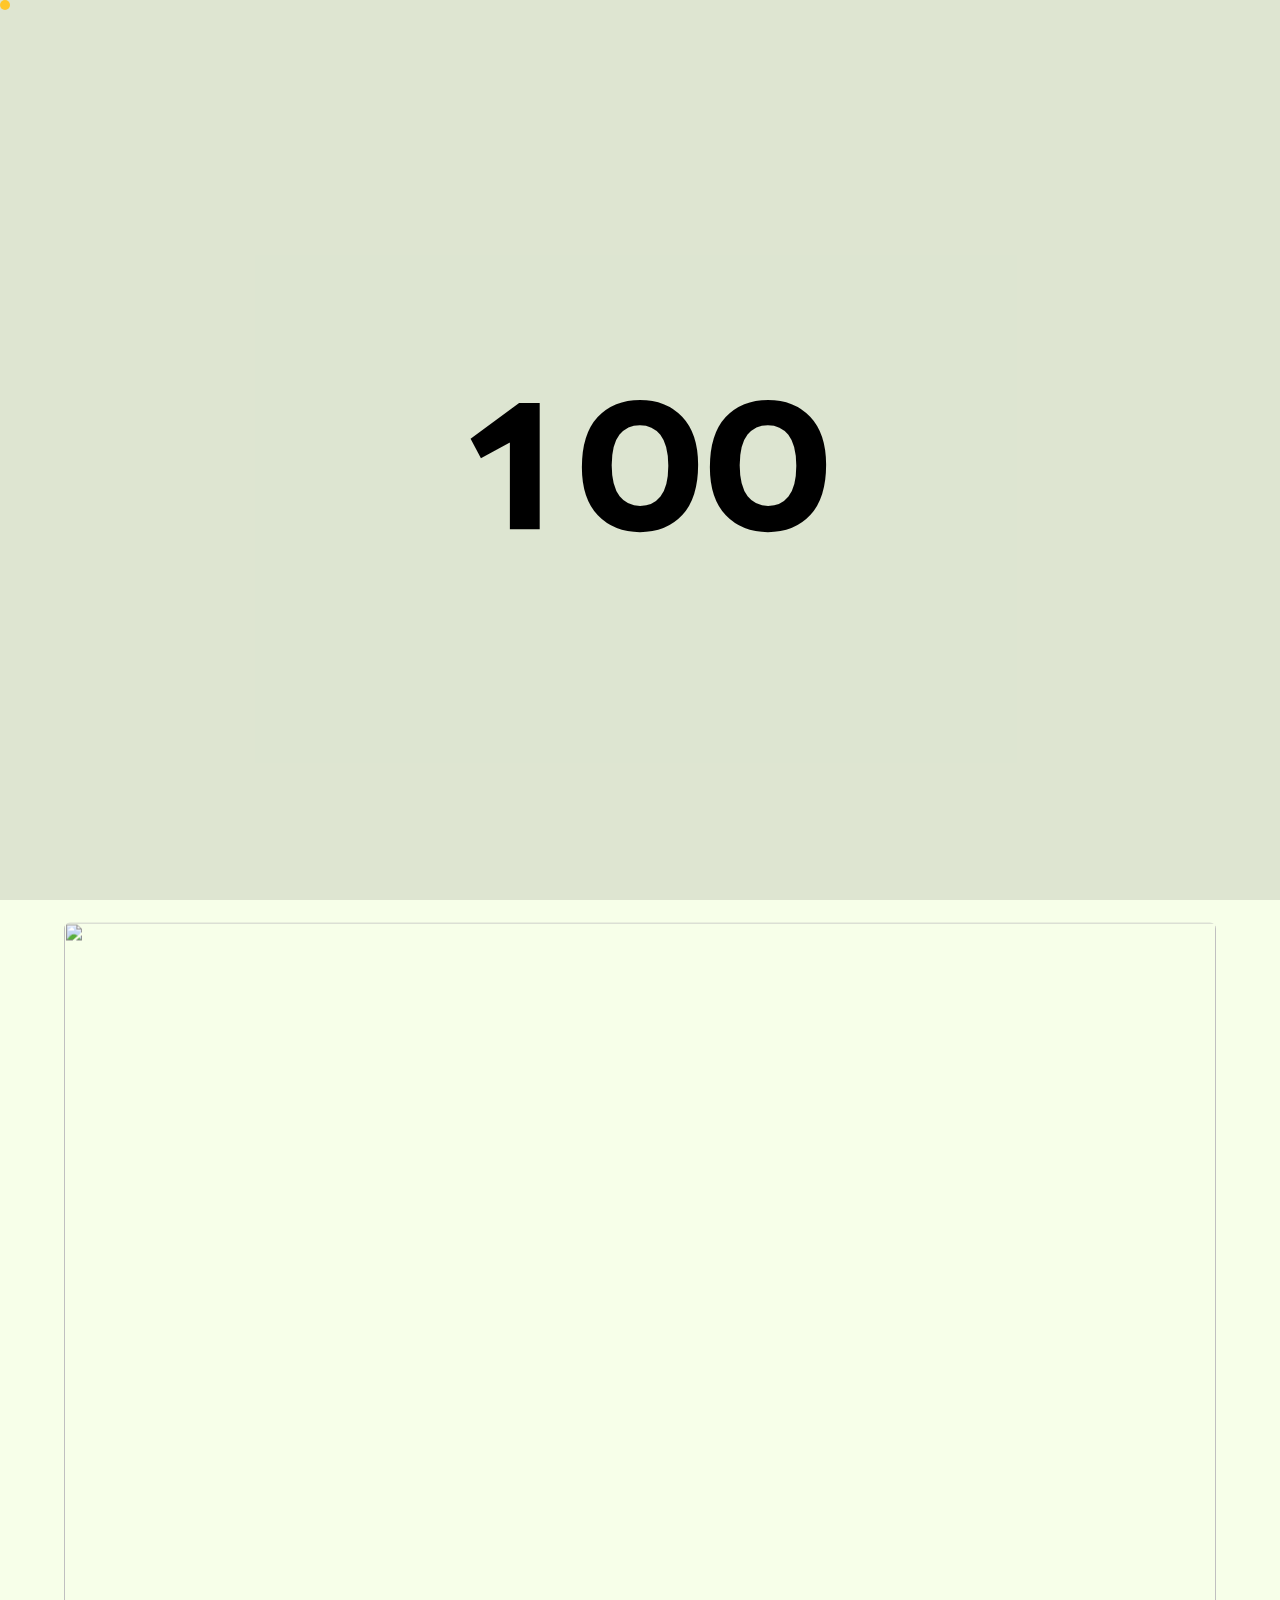
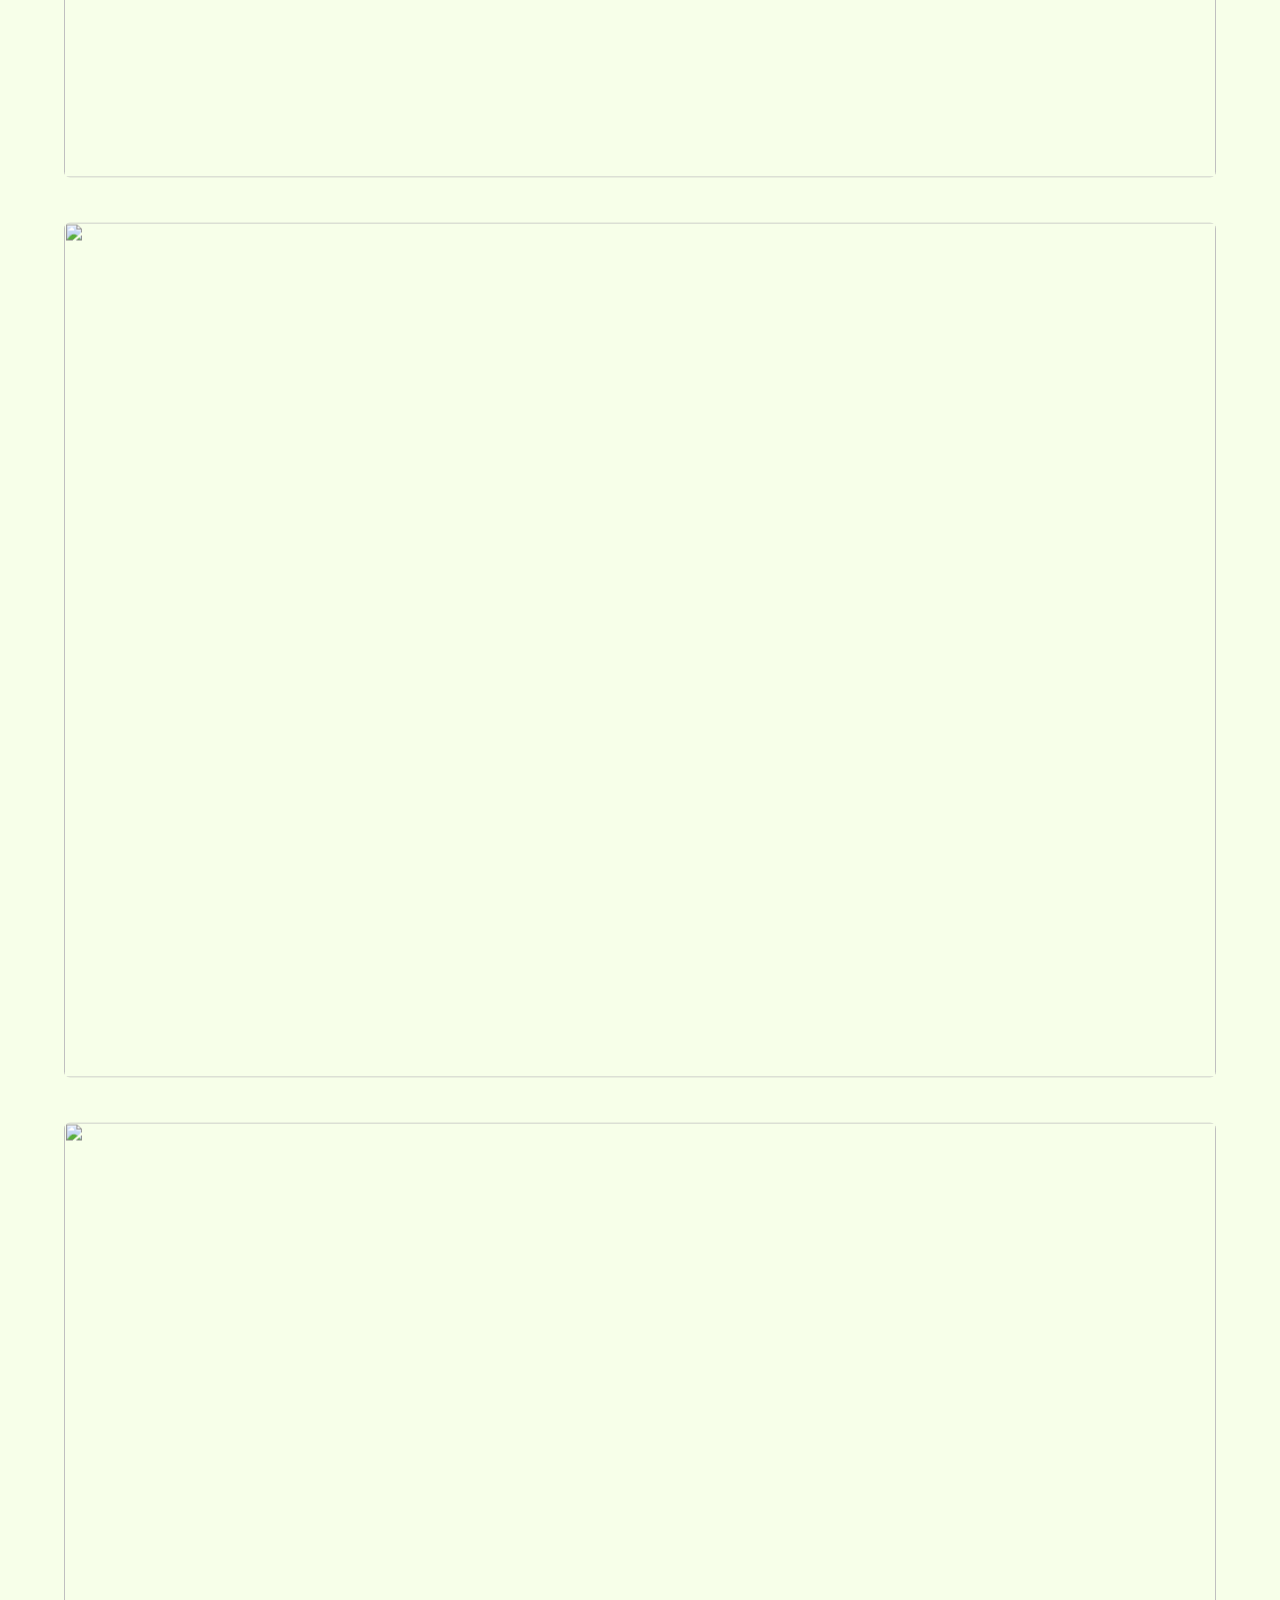
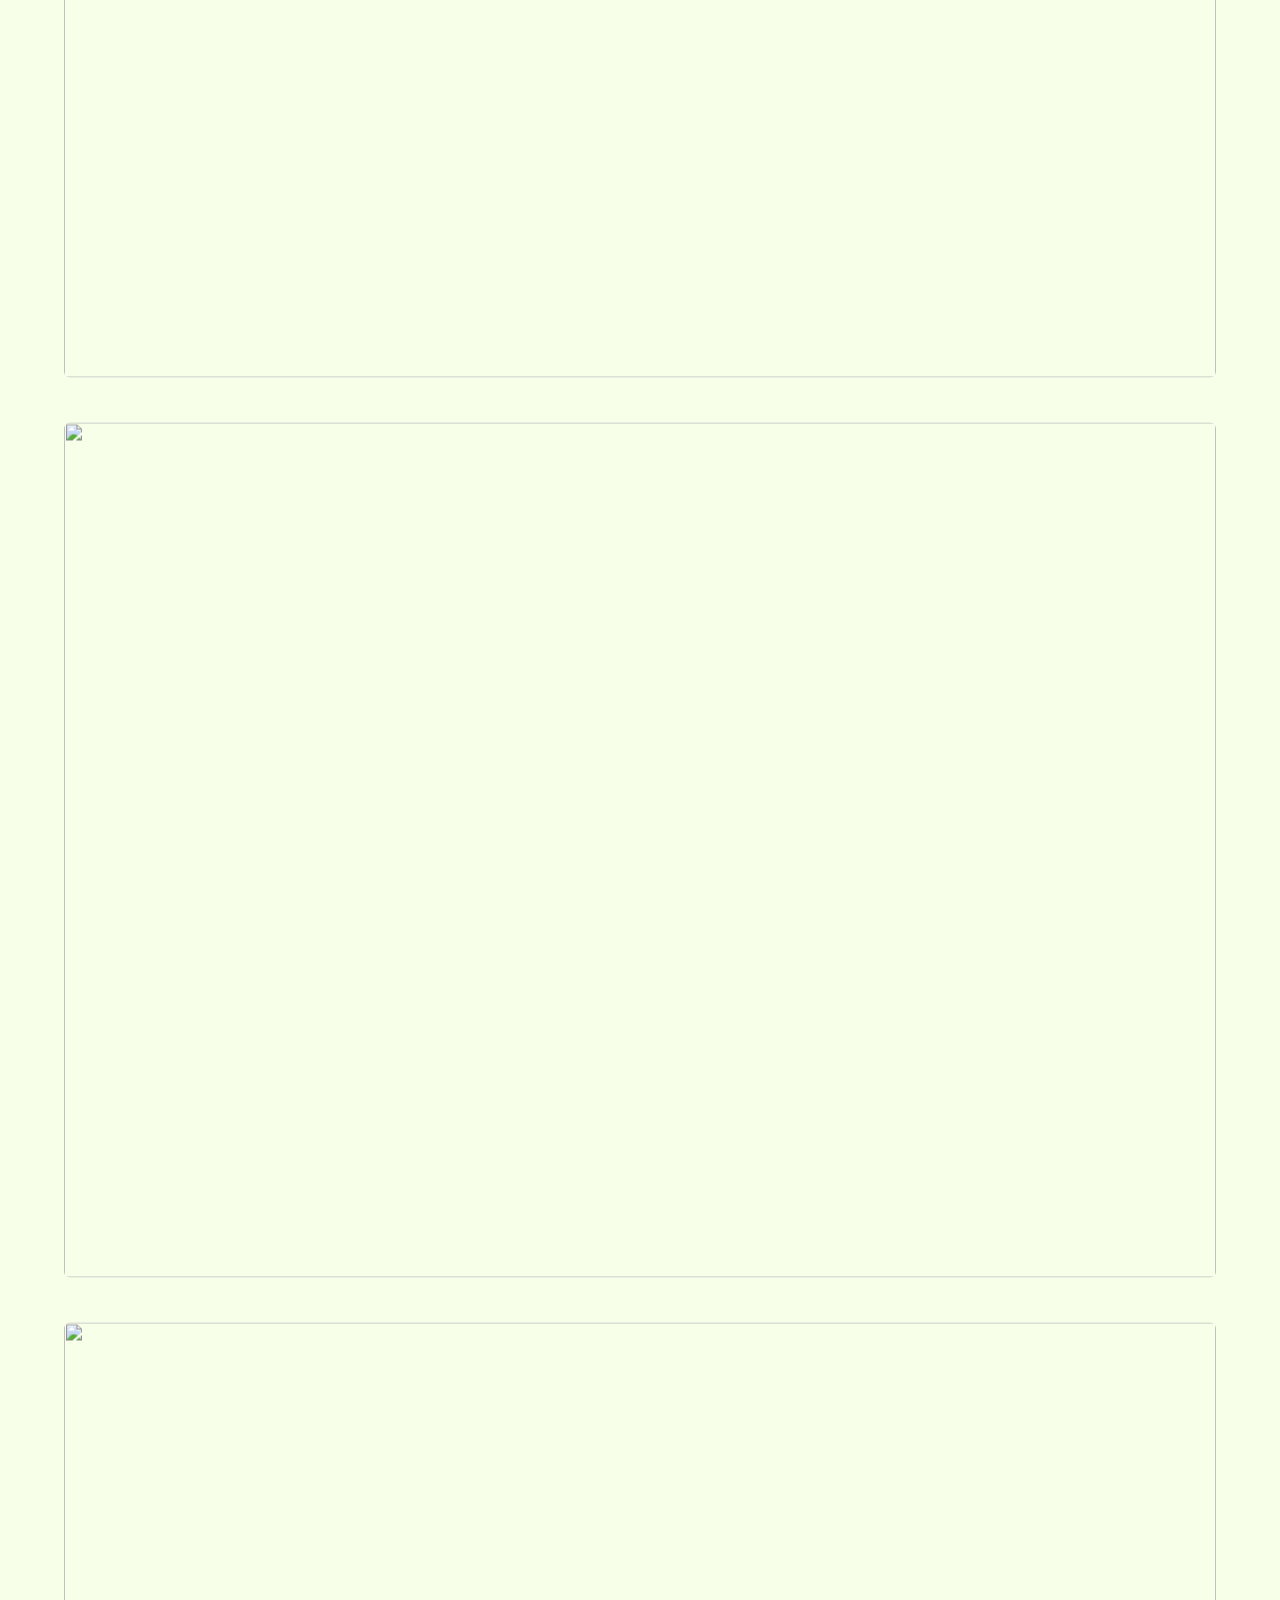
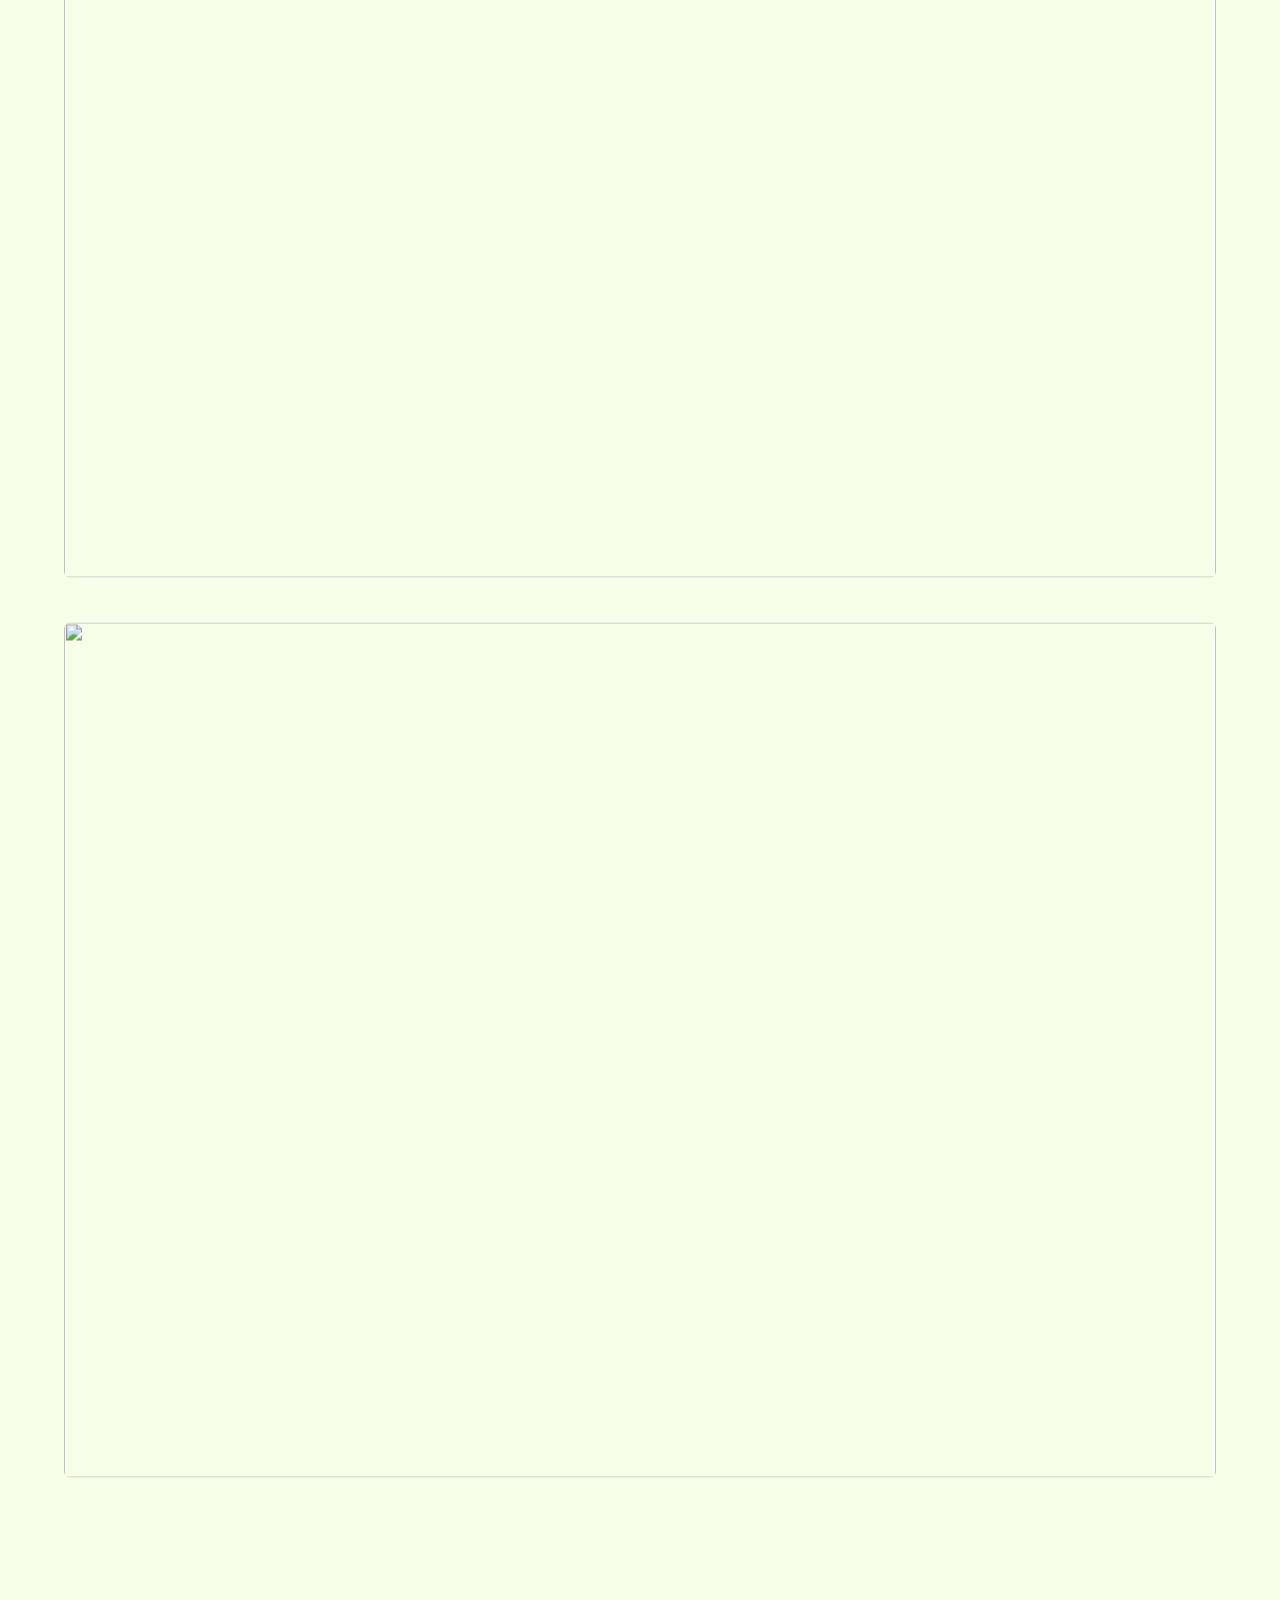
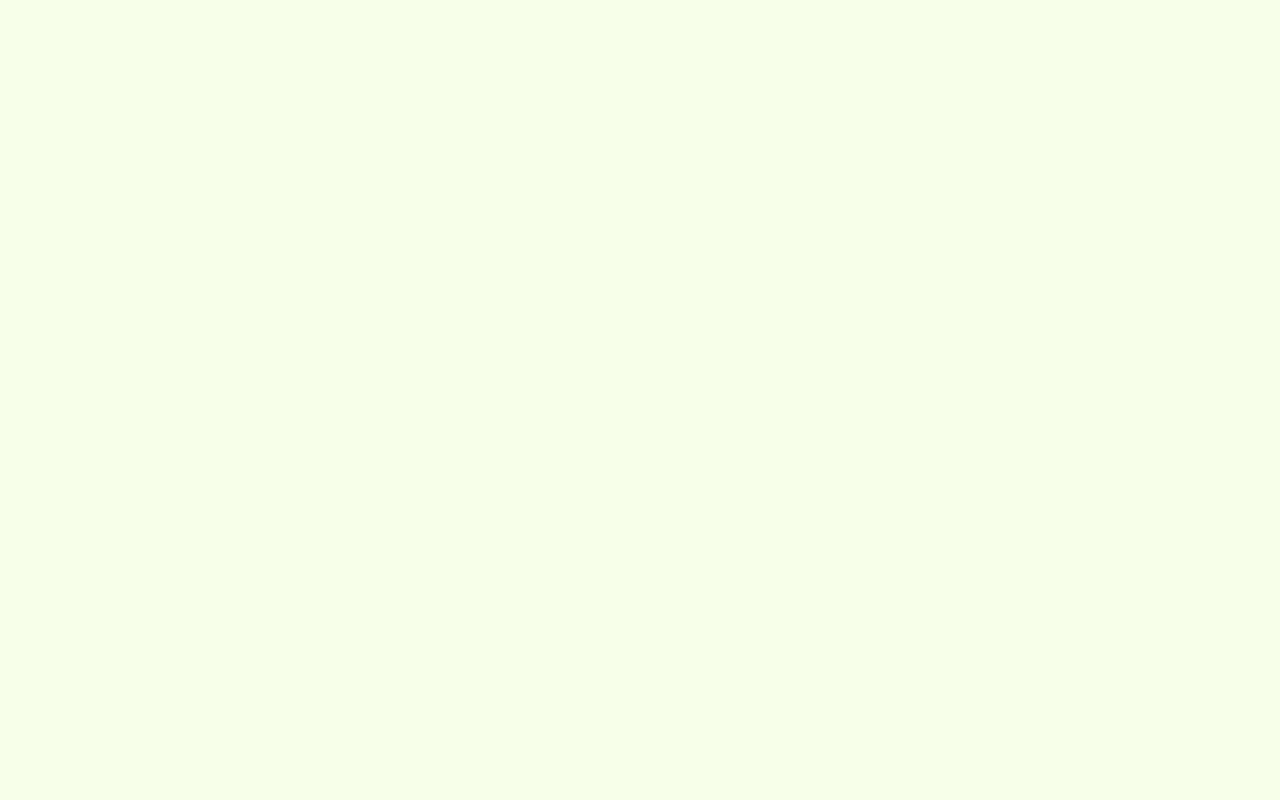
==== commit 45b777a7: "spinner fix" ====
--- a/index.html
+++ b/index.html
@@ -14,20 +14,22 @@
     <div class="spinner" id="spinner">
       <div class="spinner__wrapper">
         <div id="spinner-fill" class="spinner-fill"></div>
-        <div class="spinner__counter">
-          <div class="spinner__mask">
-            <div class="spinner__number spinner__number--hundred">
-              0 1 2 3 4 5 6 7 8 9
-            </div>
-          </div>
-          <div class="spinner__mask">
-            <div class="spinner__number spinner__number--decimal">
-              0 1 2 3 4 5 6 7 8 9 0
-            </div>
-          </div>
-          <div class="spinner__mask">
-            <div class="spinner__number spinner__number--unit">
-              0 1 2 3 4 5 6 7 8 9 0
+        <div class="spinner__counter-holder">
+          <div class="spinner__counter">
+            <div class="spinner__mask">
+              <div class="spinner__number spinner__number--hundred">
+                0 1 2 3 4 5 6 7 8 9
+              </div>
+            </div>
+            <div class="spinner__mask">
+              <div class="spinner__number spinner__number--decimal">
+                0 1 2 3 4 5 6 7 8 9 0
+              </div>
+            </div>
+            <div class="spinner__mask">
+              <div class="spinner__number spinner__number--unit">
+                0 1 2 3 4 5 6 7 8 9 0
+              </div>
             </div>
           </div>
         </div>
--- a/css/style.css
+++ b/css/style.css
@@ -200,6 +200,9 @@
   justify-content: center;
   z-index: 4;
 }
+.spinner__counter-holder {
+  overflow: hidden;
+}
 .spinner__counter {
   display: flex;
   justify-content: center;
@@ -272,9 +275,9 @@
   border-right: 1px solid #ddd !important;
   display: none;
 }
-.canvas-column:nth-child(1) {
+/* .canvas-column:nth-child(1) {
   display: block;
-}
+} */
 
 /* width */
 ::-webkit-scrollbar {
@@ -463,7 +466,7 @@
   max-width: 1600px;
   width: 90%;
   height: 95vh;
-  border-radius: 20px;
+  border-radius: 6px;
   overflow: hidden;
   transform-origin: top center;
 }
--- a/css/screens.css
+++ b/css/screens.css
@@ -1,7 +1,6 @@
 /* > 768px */
 @media (min-width: 768px) {
-  .canvas-column:nth-child(2),
-  .canvas-column:nth-child(3) {
+  .canvas-column {
     display: block;
   }
   .canvas-grid {
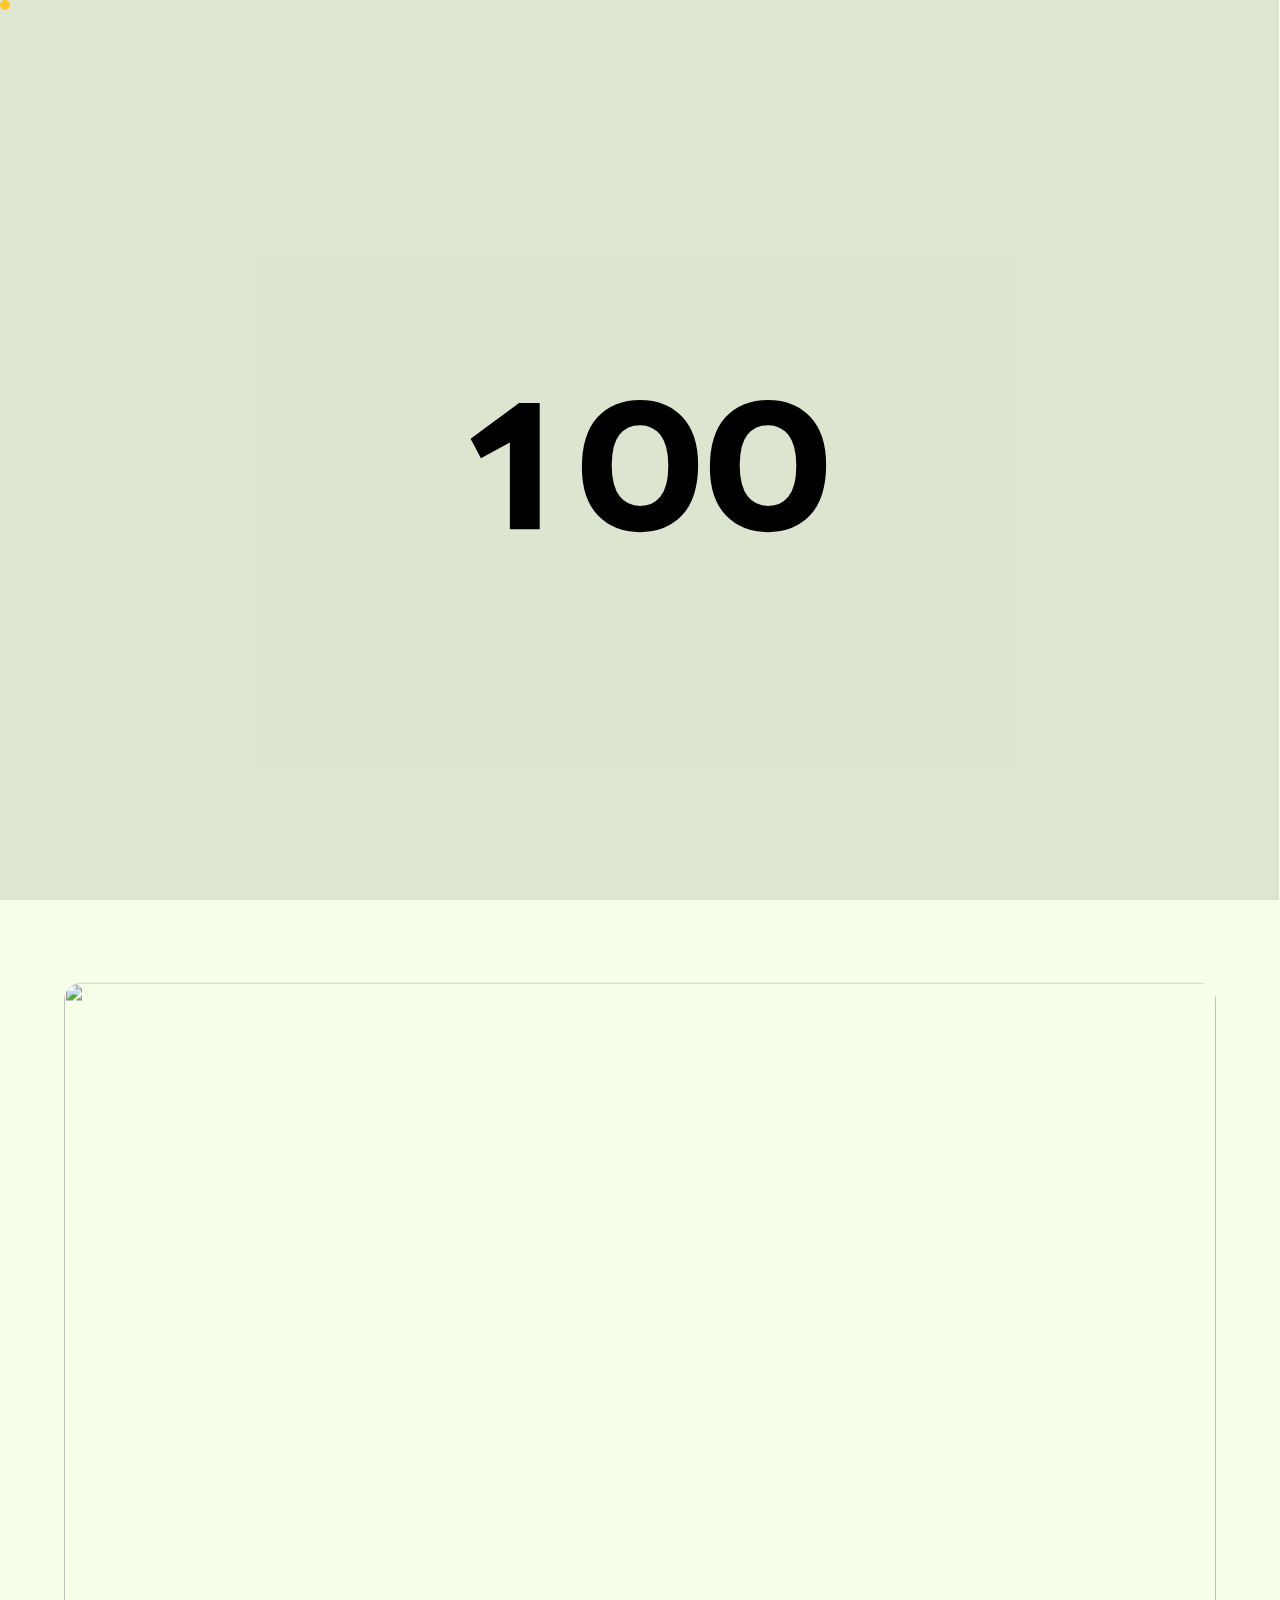
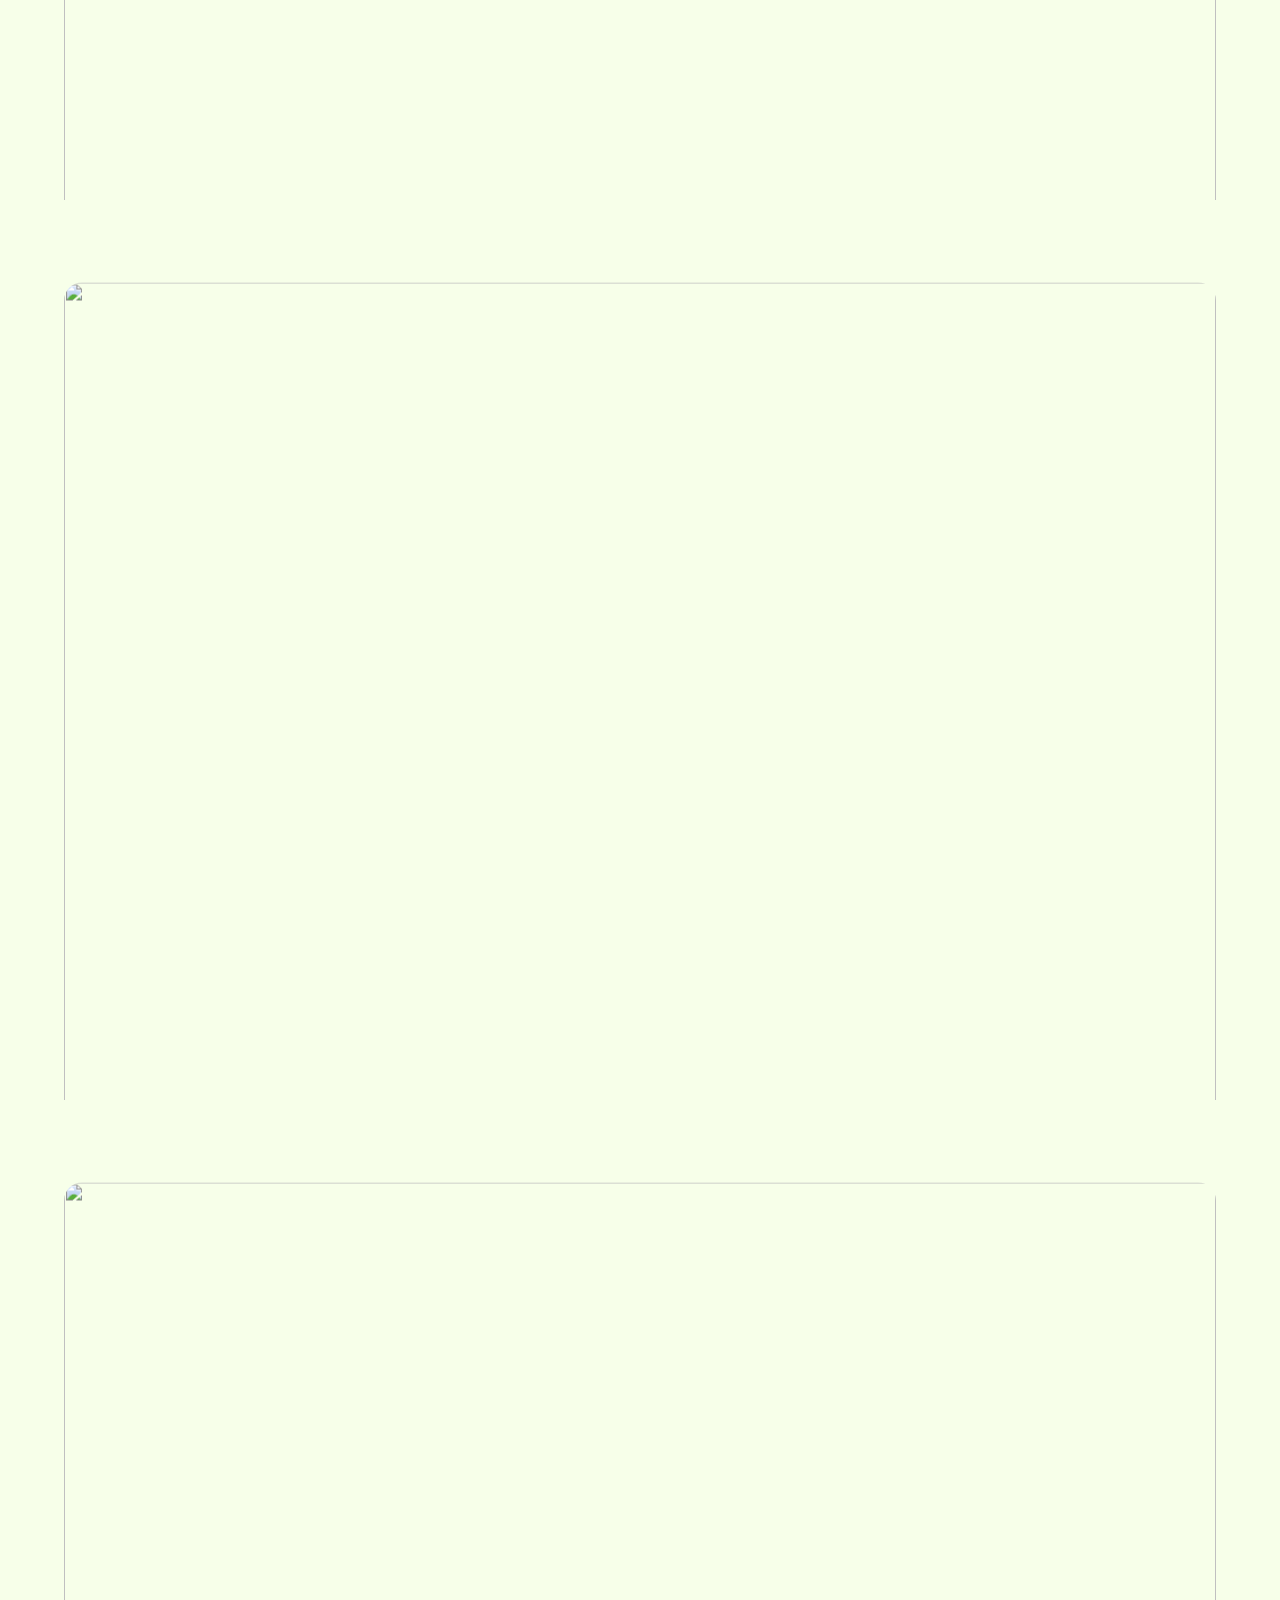
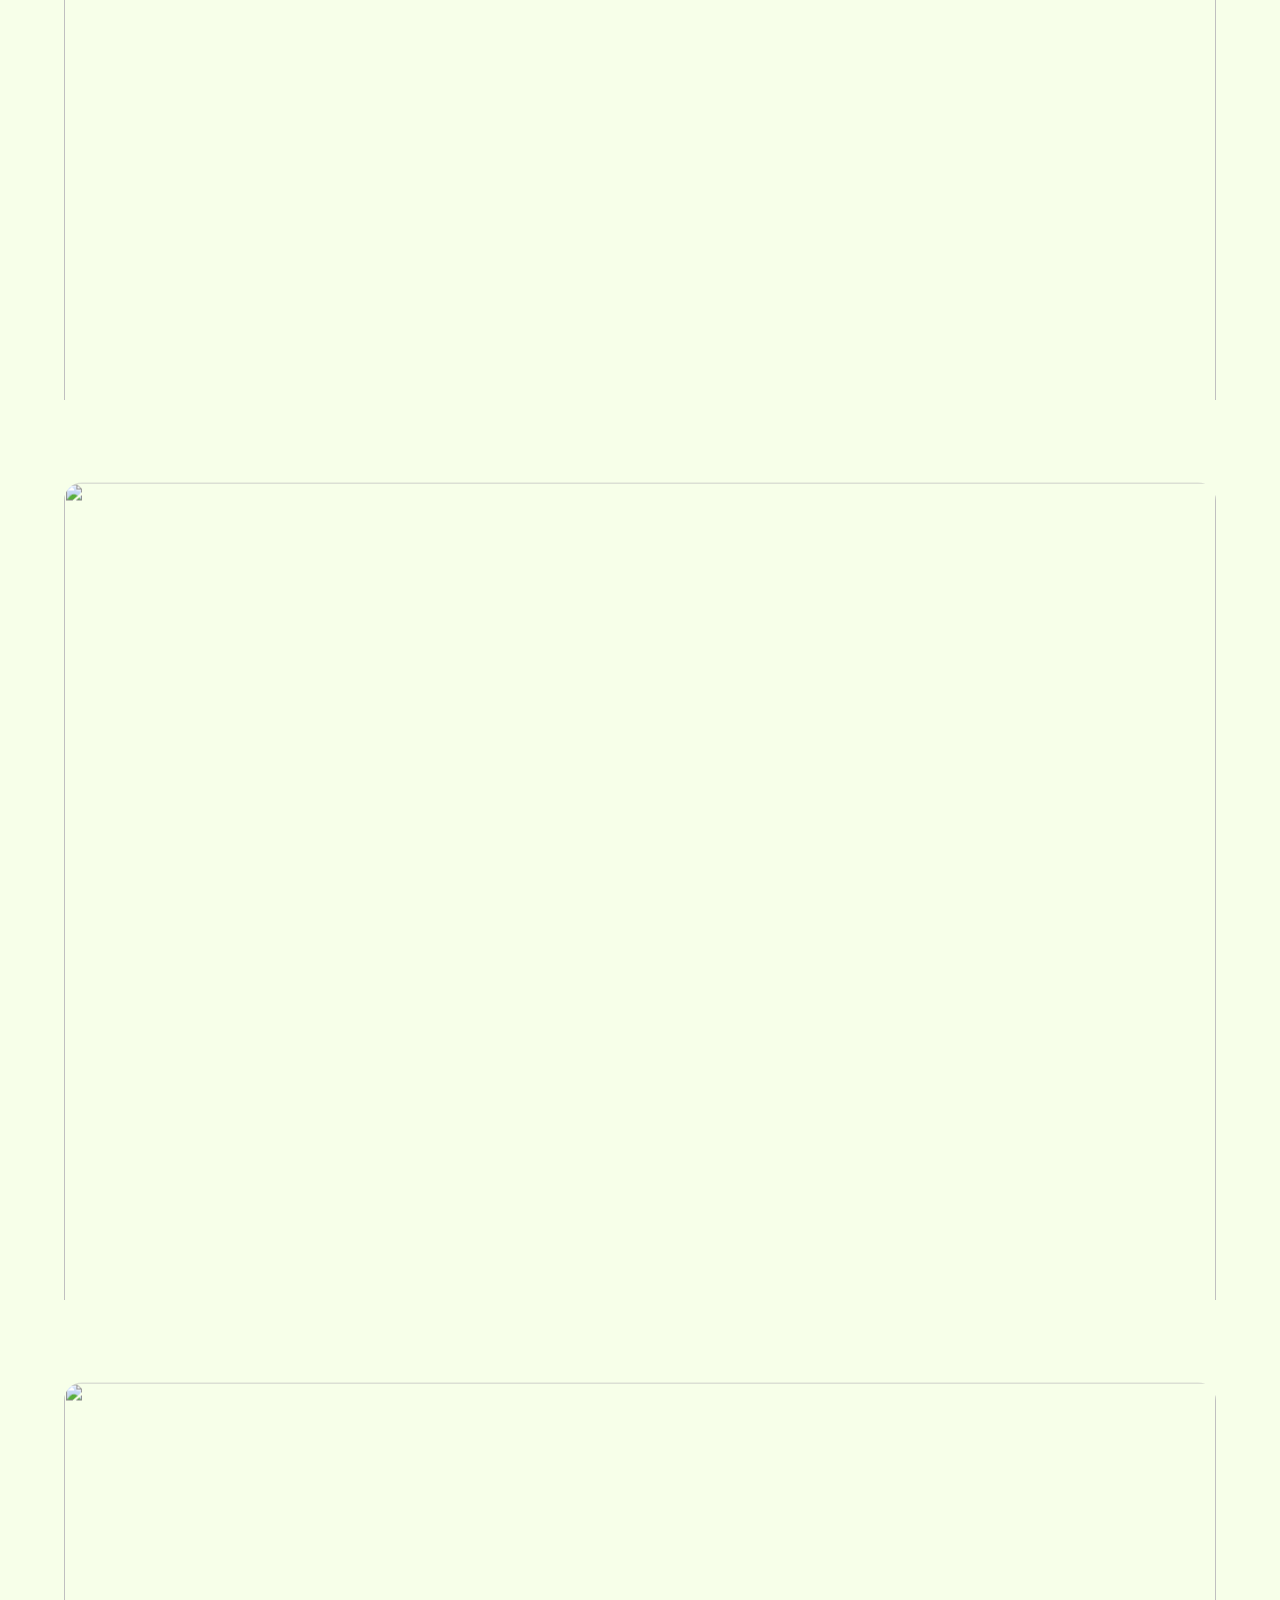
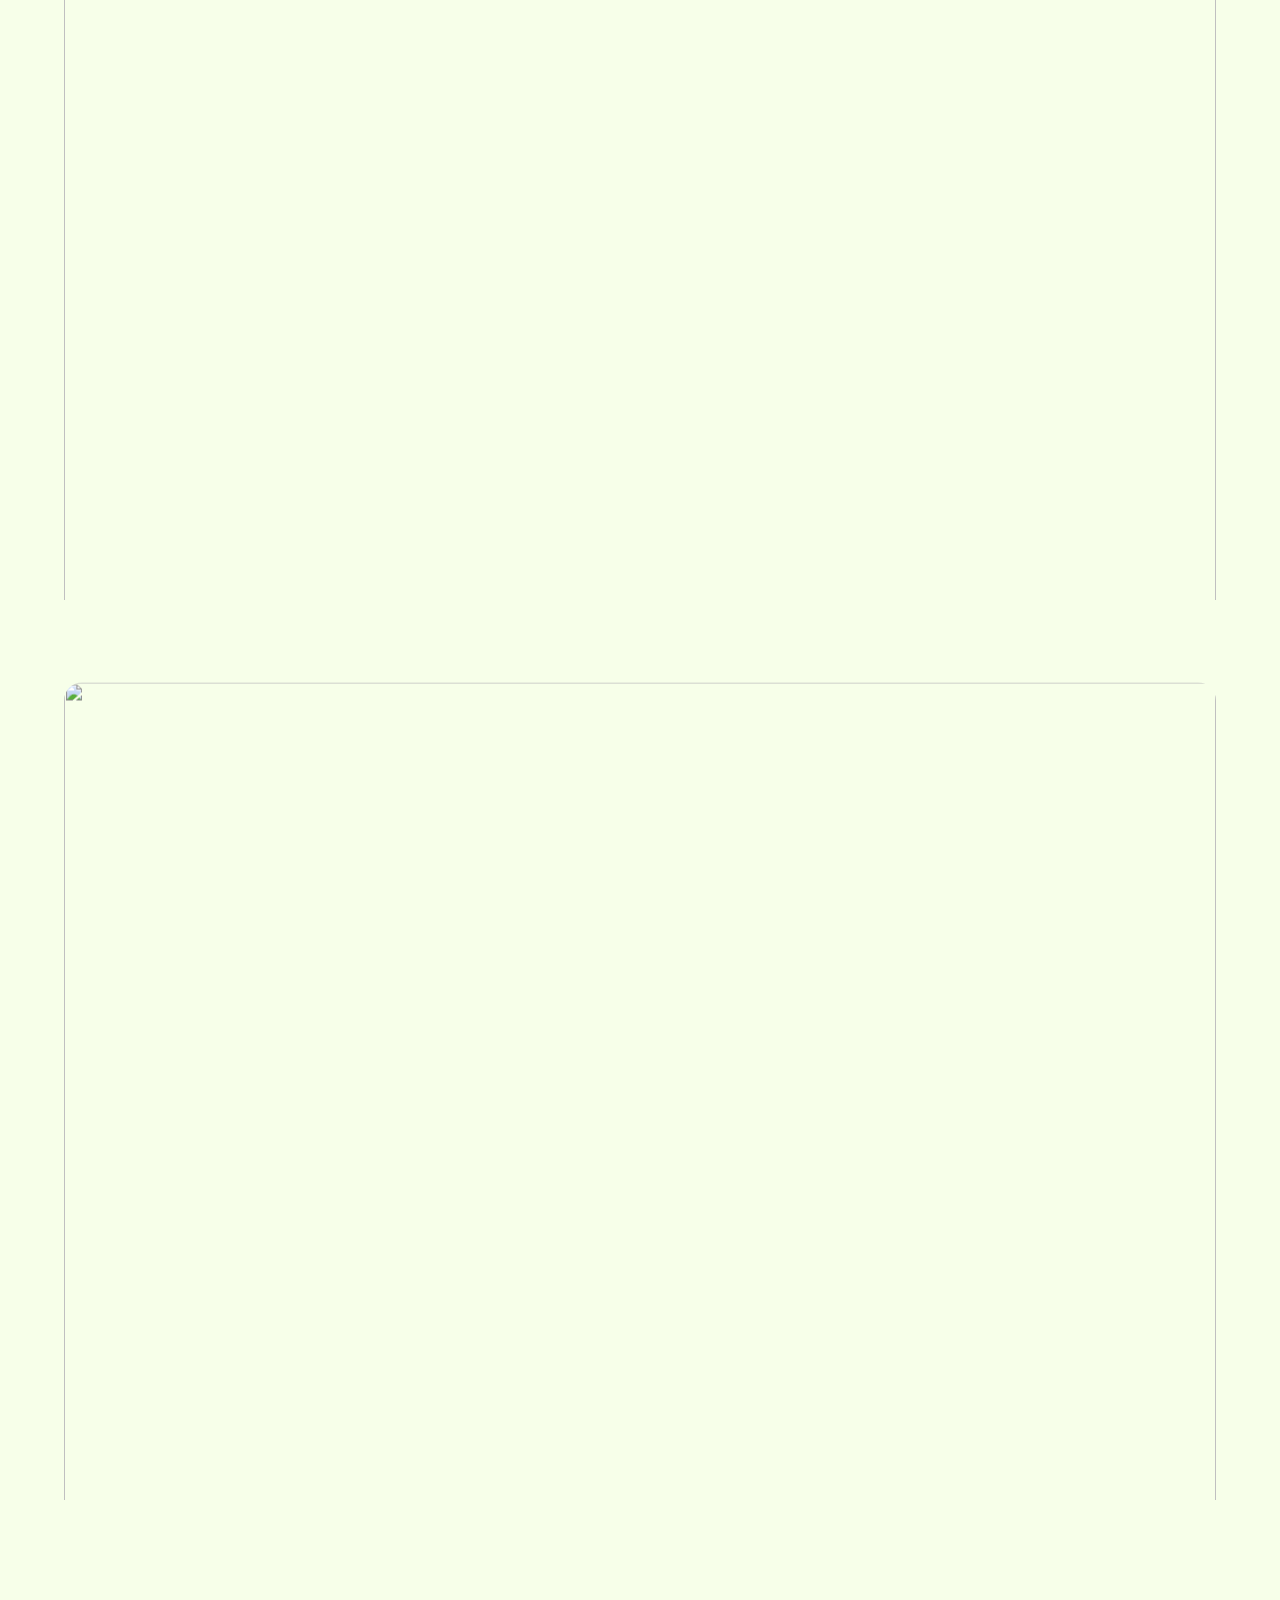
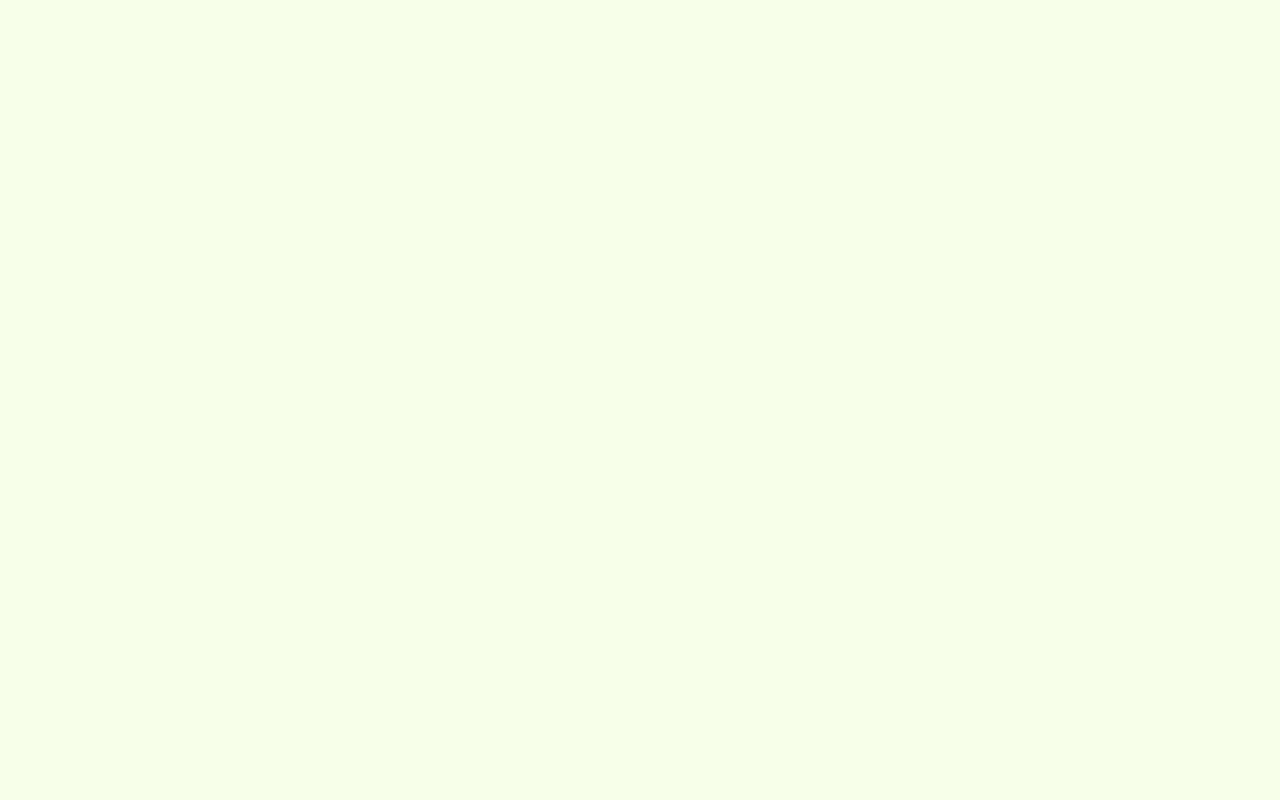
==== commit e8c8f72c: "fix" ====
--- a/index.html
+++ b/index.html
@@ -126,39 +126,39 @@
     <section class="card-section pinned">
       <div class="card-img">
         <img
-          src="https://images.unsplash.com/photo-1504993945773-3f38e1b6a626?q=80&w=1900"
-          alt=""
-        />
-      </div>
-    </section>
-    <section class="card-section pinned">
-      <div class="card-img">
-        <img
-          src="https://images.unsplash.com/photo-1516536900061-d881b27e8ff8?q=80&w=1900"
-          alt=""
-        />
-      </div>
-    </section>
-    <section class="card-section pinned">
-      <div class="card-img">
-        <img
-          src="https://images.unsplash.com/photo-1473177027534-53d906e9abcf?q=80&w=1900"
-          alt=""
-        />
-      </div>
-    </section>
-    <section class="card-section pinned">
-      <div class="card-img">
-        <img
-          src="https://images.unsplash.com/photo-1501171619416-9fd38f5e125c?q=80&w=1900"
-          alt=""
-        />
-      </div>
-    </section>
-    <section class="card-section pinned">
-      <div class="card-img">
-        <img
-          src="https://images.unsplash.com/photo-1524148612500-b1dbb66d7ee2?q=80&w=1900"
+          src="https://images.unsplash.com/photo-1465834342651-fca149ee1ee6?q=80&w=1900"
+          alt=""
+        />
+      </div>
+    </section>
+    <section class="card-section pinned">
+      <div class="card-img">
+        <img
+          src="https://images.unsplash.com/photo-1627067465280-2eeecb0004b9?q=80&w=1900"
+          alt=""
+        />
+      </div>
+    </section>
+    <section class="card-section pinned">
+      <div class="card-img">
+        <img
+          src="https://images.unsplash.com/photo-1614130020598-093435d7f1a2?q=80&w=1900"
+          alt=""
+        />
+      </div>
+    </section>
+    <section class="card-section pinned">
+      <div class="card-img">
+        <img
+          src="https://images.unsplash.com/photo-1618344580242-2ce7ffbad877?q=80&w=1900"
+          alt=""
+        />
+      </div>
+    </section>
+    <section class="card-section pinned">
+      <div class="card-img">
+        <img
+          src="https://images.unsplash.com/photo-1607780095014-edceb79f6c52?q=80&w=1900"
           alt=""
         />
       </div>
@@ -166,7 +166,7 @@
     <section class="card-section scroll">
       <div class="card-img">
         <img
-          src="https://images.unsplash.com/photo-1459204137123-238c569e22bd?q=80&w=1900"
+          src="https://images.unsplash.com/photo-1485159141263-e4076d8aa0ce?q=80&w=1900"
           alt=""
         />
       </div>
--- a/css/style.css
+++ b/css/style.css
@@ -459,6 +459,7 @@
 }
 
 .card-img {
+  margin-top: 60px;
   position: absolute;
   top: 50%;
   left: 50%;
@@ -466,7 +467,7 @@
   max-width: 1600px;
   width: 90%;
   height: 95vh;
-  border-radius: 6px;
+  border-radius: 18px;
   overflow: hidden;
   transform-origin: top center;
 }
@@ -613,16 +614,6 @@
   object-fit: cover;
   cursor: pointer !important;
   vertical-align: middle;
-}
-
-.tilt-from-top {
-  transform-origin: top center;
-  transform: rotateX(-15deg) !important;
-}
-
-.tilt-from-bottom {
-  transform-origin: bottom center;
-  transform: rotateX(15deg) !important;
 }
 .showcase-end-message {
   color: var(--text-color);
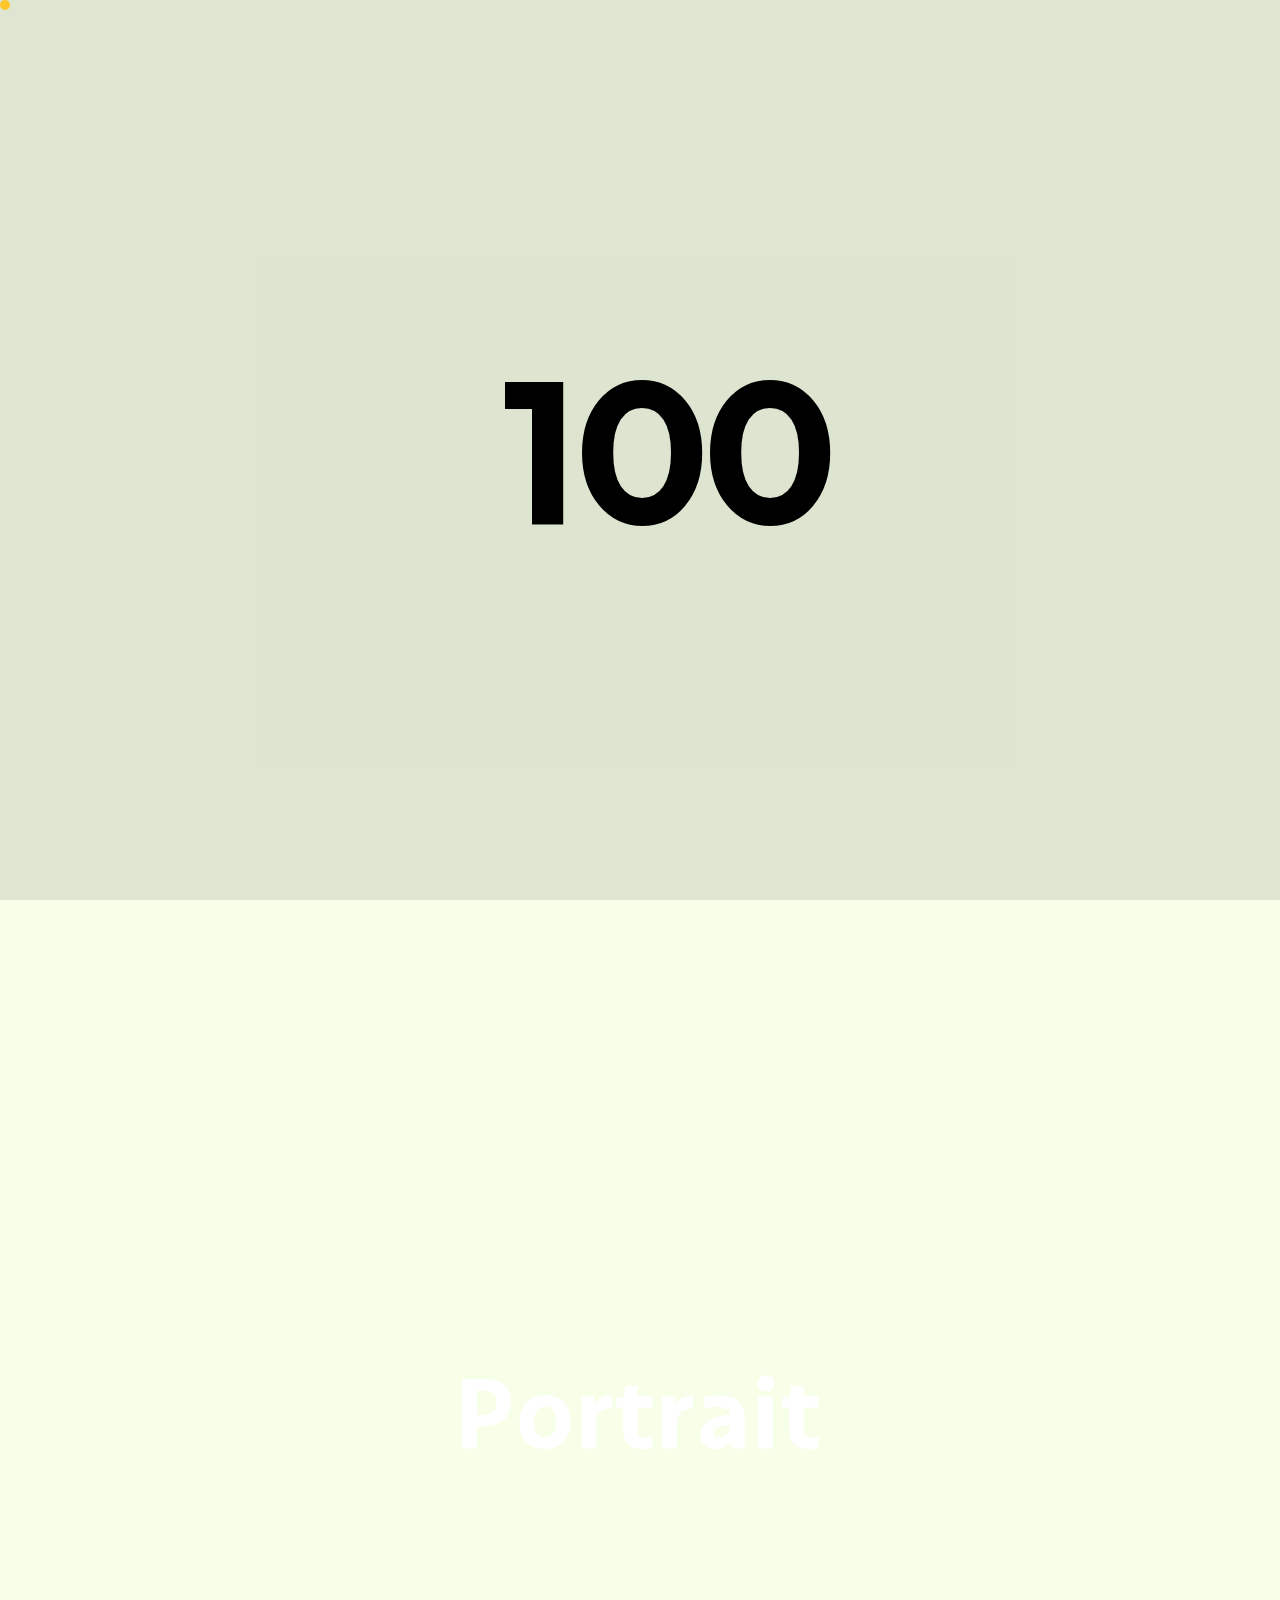
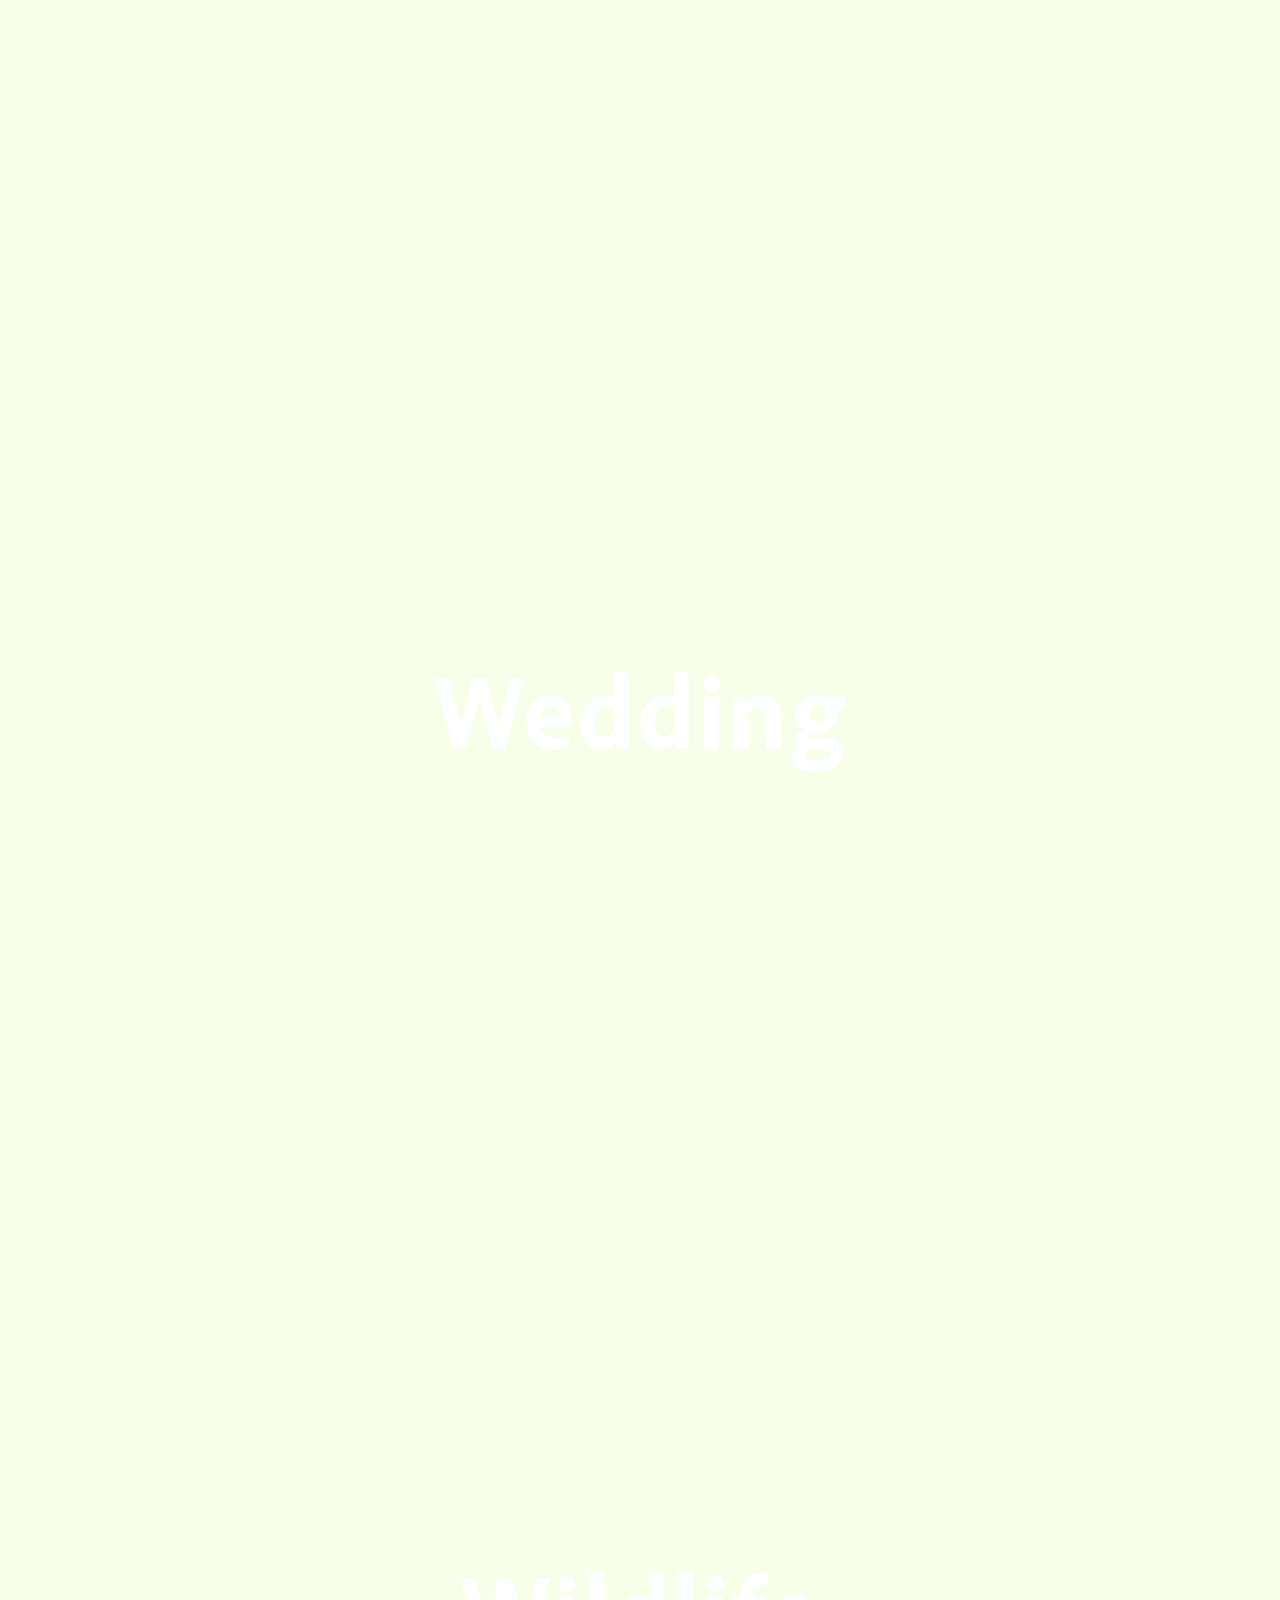
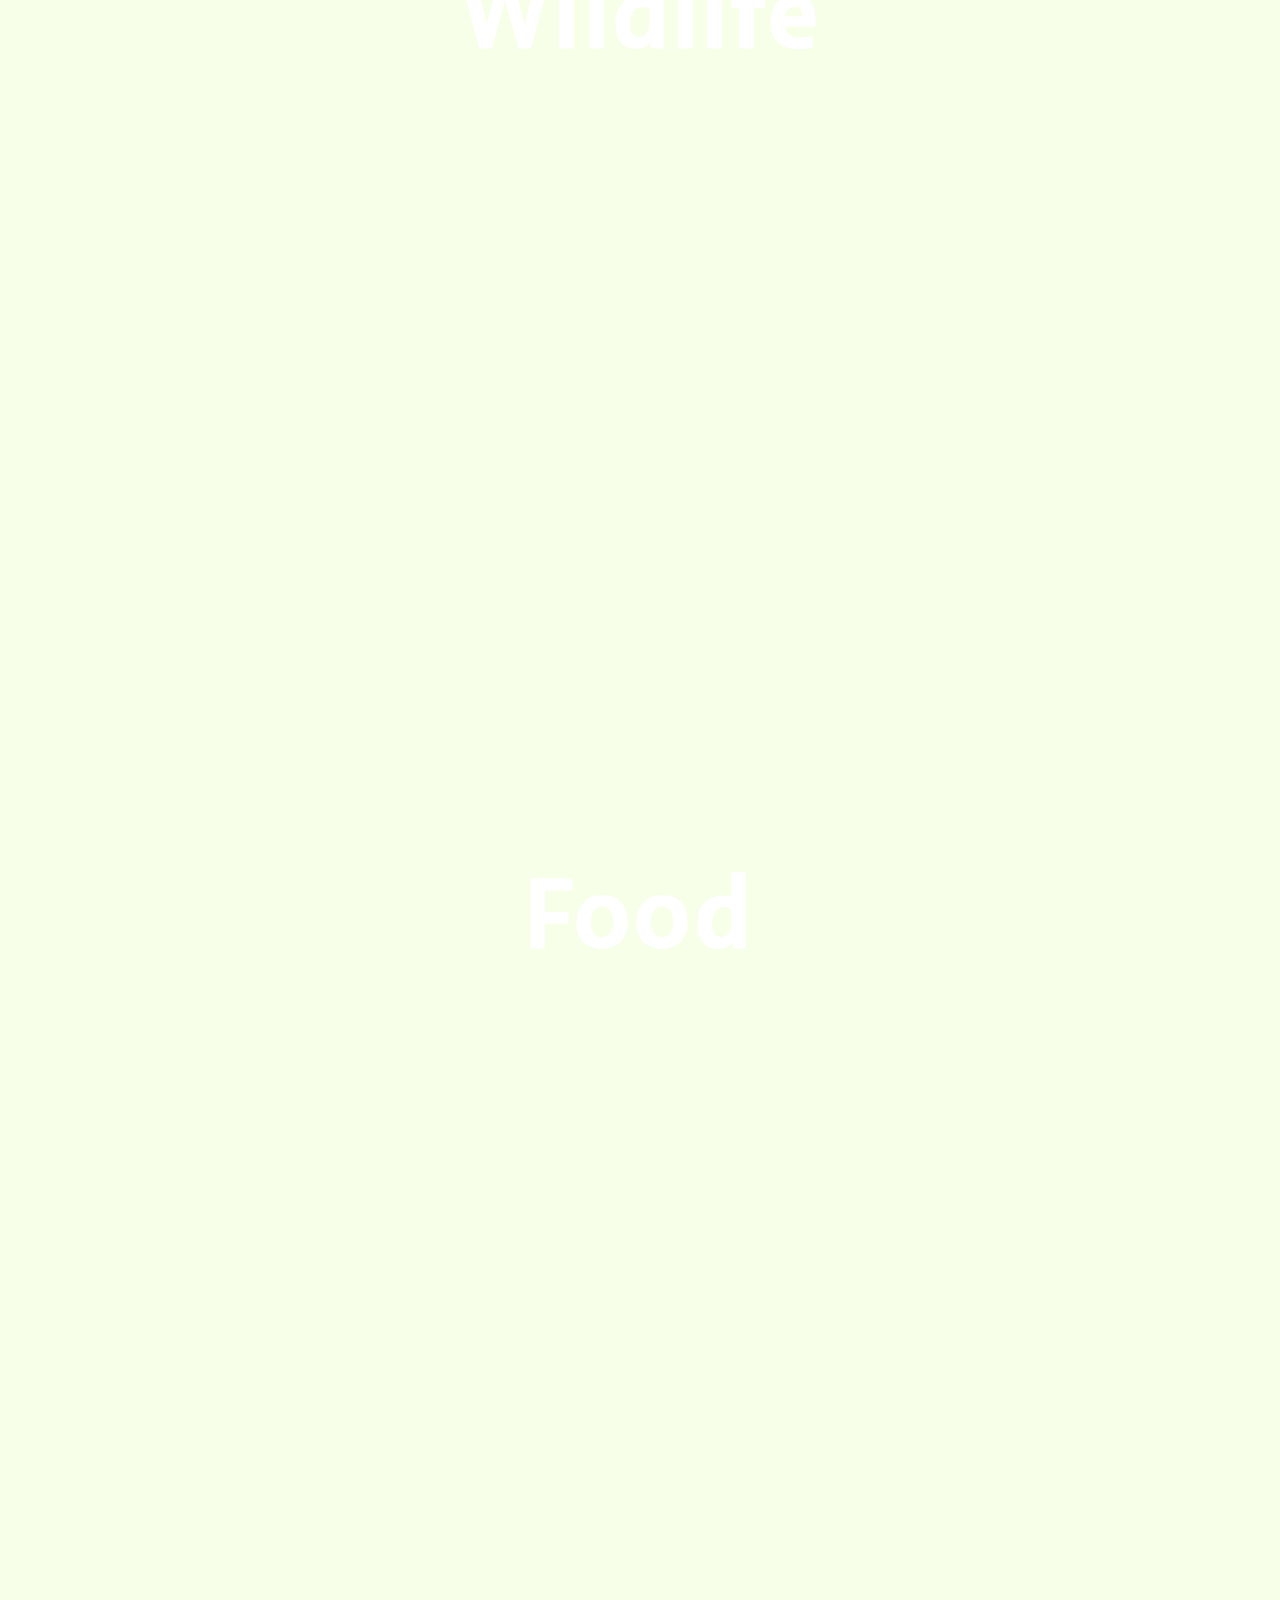
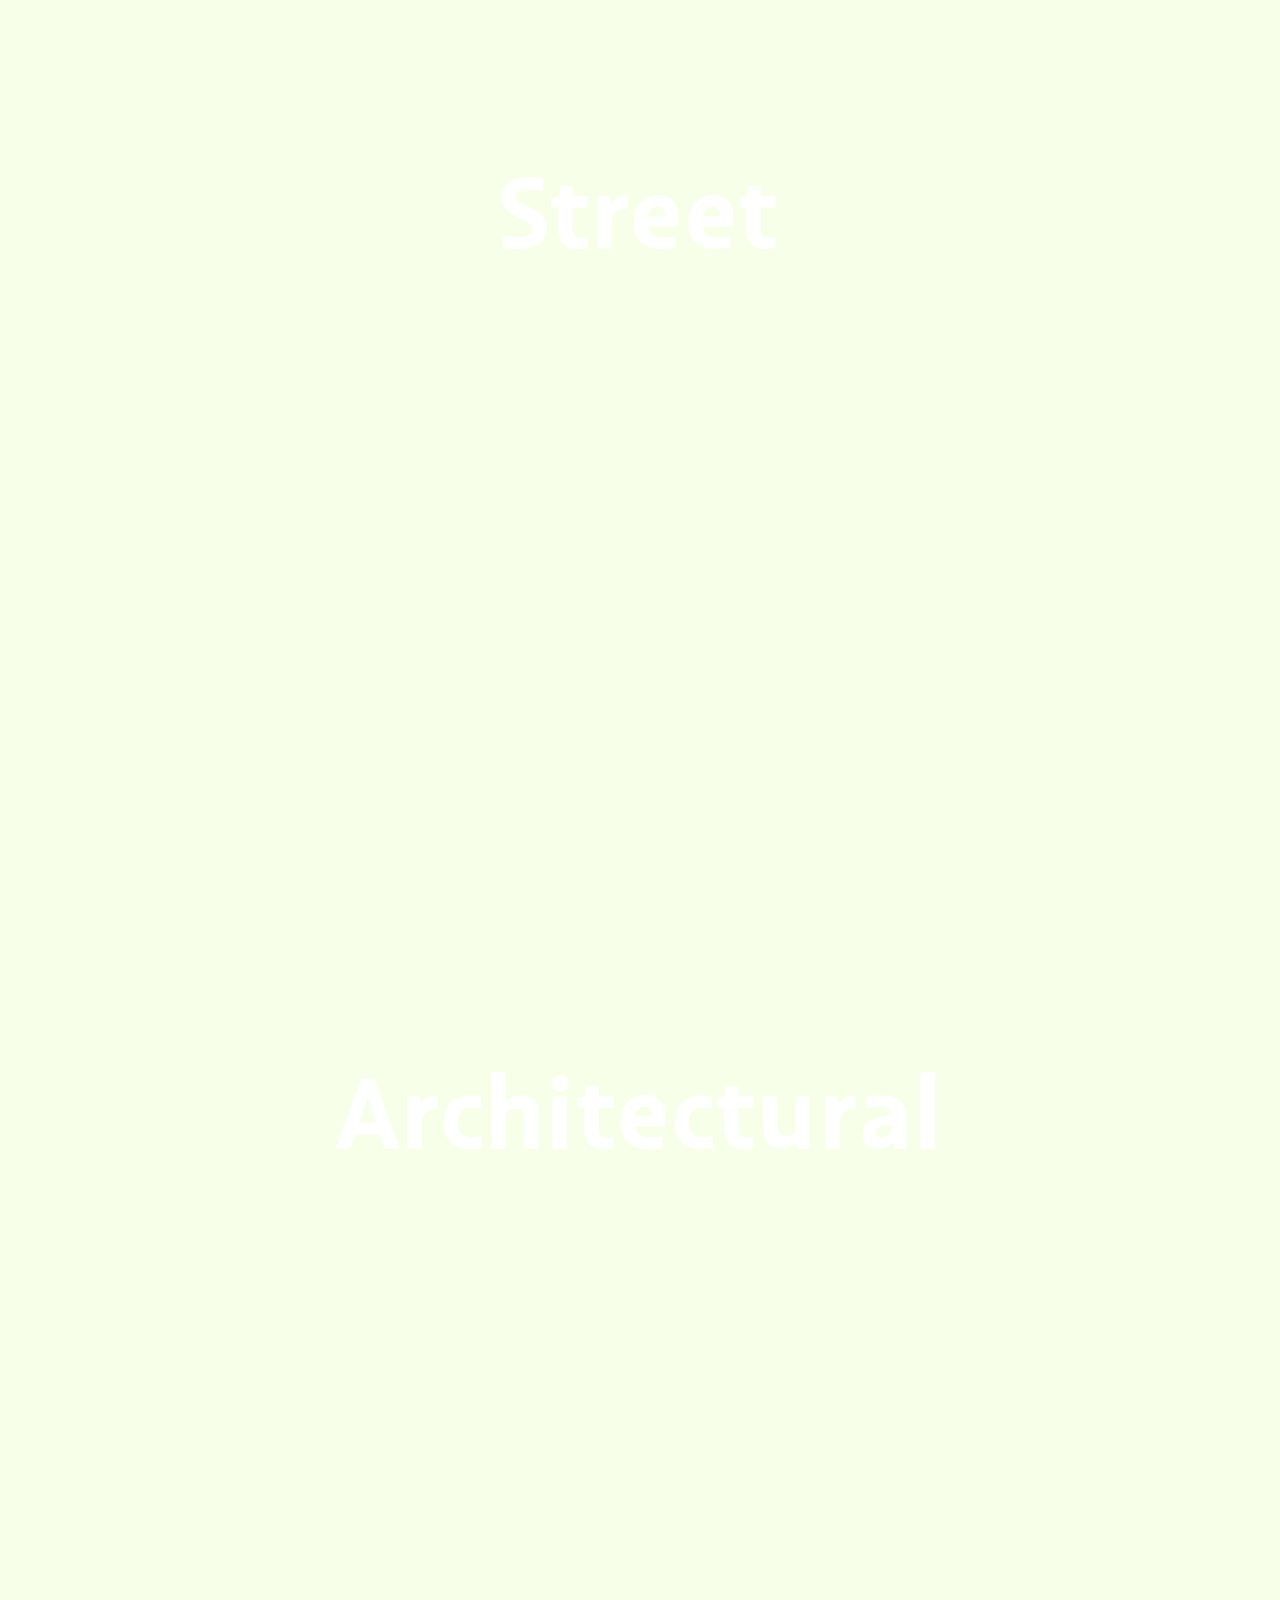
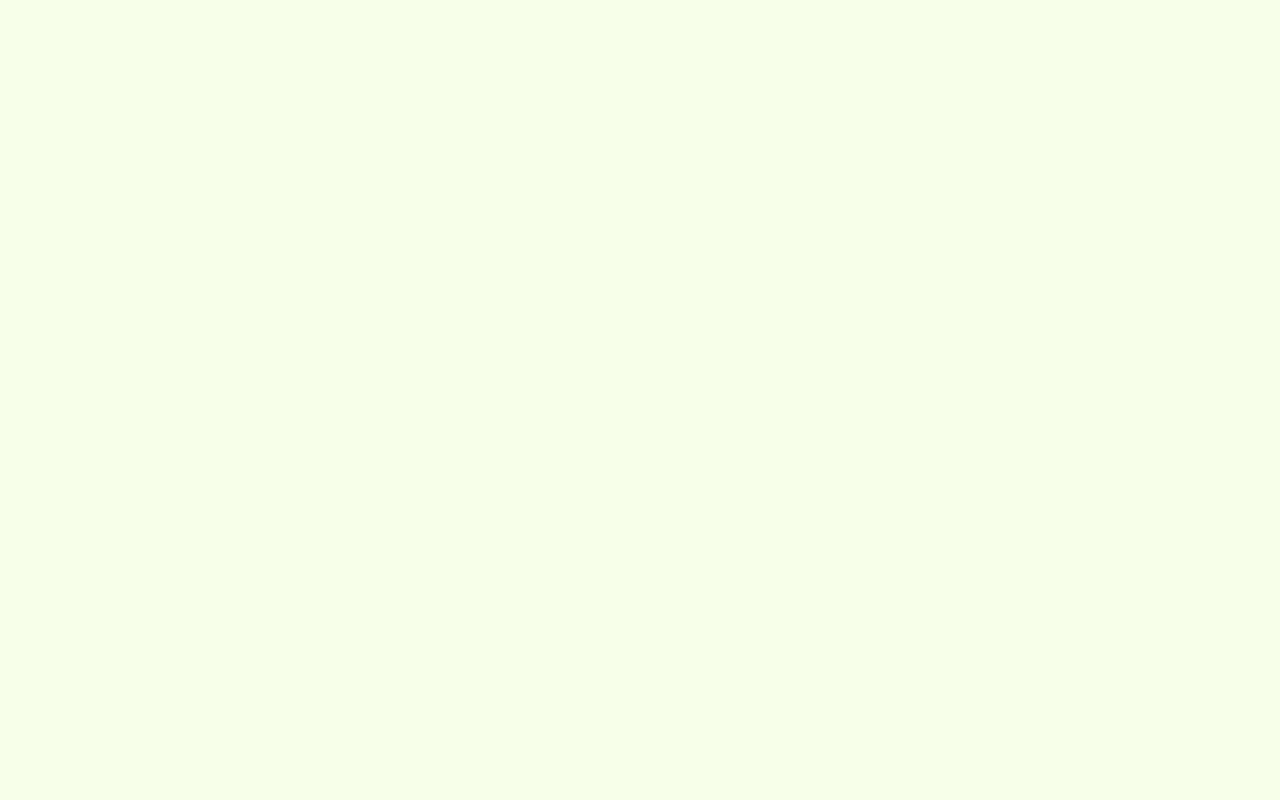
==== commit f16c5741: "captions" ====
--- a/index.html
+++ b/index.html
@@ -125,6 +125,7 @@
     </section>
     <section class="card-section pinned">
       <div class="card-img">
+        <h2 class="image-stack-title">Portrait</h2>
         <img
           src="https://images.unsplash.com/photo-1465834342651-fca149ee1ee6?q=80&w=1900"
           alt=""
@@ -133,6 +134,7 @@
     </section>
     <section class="card-section pinned">
       <div class="card-img">
+        <h2 class="image-stack-title">Wedding</h2>
         <img
           src="https://images.unsplash.com/photo-1627067465280-2eeecb0004b9?q=80&w=1900"
           alt=""
@@ -141,6 +143,7 @@
     </section>
     <section class="card-section pinned">
       <div class="card-img">
+        <h2 class="image-stack-title">Wildlife</h2>
         <img
           src="https://images.unsplash.com/photo-1614130020598-093435d7f1a2?q=80&w=1900"
           alt=""
@@ -149,6 +152,7 @@
     </section>
     <section class="card-section pinned">
       <div class="card-img">
+        <h2 class="image-stack-title">Food</h2>
         <img
           src="https://images.unsplash.com/photo-1618344580242-2ce7ffbad877?q=80&w=1900"
           alt=""
@@ -157,6 +161,7 @@
     </section>
     <section class="card-section pinned">
       <div class="card-img">
+        <h2 class="image-stack-title">Street</h2>
         <img
           src="https://images.unsplash.com/photo-1607780095014-edceb79f6c52?q=80&w=1900"
           alt=""
@@ -165,6 +170,7 @@
     </section>
     <section class="card-section scroll">
       <div class="card-img">
+        <h2 class="image-stack-title">Architectural</h2>
         <img
           src="https://images.unsplash.com/photo-1485159141263-e4076d8aa0ce?q=80&w=1900"
           alt=""
--- a/css/font.css
+++ b/css/font.css
@@ -63,3 +63,25 @@
   font-display: swap;
   font-style: normal;
 }
+
+/**
+* @license
+*
+* Font Family: Outfit
+* Designed by: On Brand Investments Pty Ltd, Rodrigo Fuenzalida
+* URL: https://www.fontshare.com/fonts/outfit
+* © 2024 Indian Type Foundry
+*
+* Outfit Bold 
+*
+*/
+
+@font-face {
+  font-family: "Outfit-Bold";
+  src: url("../fonts/Outfit-Bold.woff2") format("woff2"),
+    url("../fonts/Outfit-Bold.woff") format("woff"),
+    url("../fonts/Outfit-Bold.ttf") format("truetype");
+  font-weight: 700;
+  font-display: swap;
+  font-style: normal;
+}
--- a/css/style.css
+++ b/css/style.css
@@ -10,6 +10,7 @@
   --plein-regular: "Plein-Regular", sans-serif;
   --plein-medium: "Plein-Medium", sans-serif;
   --plein-bold: "Plein-Bold", sans-serif;
+  --outfit-bold: "Outfit-Bold", sans-serif;
 }
 html.lenis,
 html.lenis body {
@@ -46,9 +47,9 @@
 }
 
 body[data-theme="coffee"] {
-  --theme-color: #4e343c !important;
+  --theme-color: #5f5b41 !important;
   --text-color: #ffffff !important;
-  --scroll-bar-color: #83485c !important;
+  --scroll-bar-color: #777040 !important;
   --menu-toggle-color: #ffffff;
 }
 
@@ -131,7 +132,7 @@
   background-color: #f7ffe9;
 }
 .theme-switcher button[data-theme="coffee"] {
-  background-color: #4e343c;
+  background-color: #5f5b41;
 }
 .theme-switcher button[data-theme="teal"] {
   background-color: #789678;
@@ -148,7 +149,7 @@
   border-color: #c9c9c9 !important;
 }
 .theme-switcher button[data-theme="coffee"].active {
-  border-color: #8a4359 !important;
+  border-color: #8f885e !important;
 }
 .theme-switcher button[data-theme="teal"].active {
   border-color: #90af90 !important;
@@ -220,10 +221,11 @@
   width: 100%;
   height: 100%;
   font-size: 8.125rem;
-  font-weight: 800;
+  font-weight: 700;
+  text-align: right;
   line-height: 1;
   color: var(--text-color);
-  font-family: var(--plein-medium);
+  font-family: var(--outfit-bold);
   transform: translateY(0px);
 }
 .spinner-fill {
@@ -475,7 +477,25 @@
   height: 100%;
   width: 100%;
   object-fit: cover;
-}
+  position: absolute;
+  top: 0;
+  left: 50%;
+  transform: translateX(-50%) scale(1.4);
+  transform-origin: 50% 50%;
+}
+
+.card-img h2.image-stack-title {
+  margin: 0;
+  position: absolute;
+  left: 50%;
+  top: 50%;
+  transform: translate(-50%, -50%);
+  font-size: 2.8rem;
+  color: #fff;
+  letter-spacing: 0.2rem;
+  z-index: 5;
+}
+
 .main-footer .container {
   height: 100%;
 }
--- a/css/screens.css
+++ b/css/screens.css
@@ -13,6 +13,10 @@
   }
   ul.image-grid .image-grid-item {
     margin-bottom: 4rem;
+  }
+
+  .card-img h2.image-stack-title {
+    font-size: 5rem;
   }
 }
 
@@ -64,6 +68,10 @@
   .about-description {
     columns: 2;
     column-gap: 3rem;
+  }
+
+  .card-img h2.image-stack-title {
+    font-size: 6rem;
   }
 
   /* gallery */
@@ -122,6 +130,10 @@
   ul.image-grid .image-grid-item {
     margin-bottom: 5rem;
   }
+
+  .card-img h2.image-stack-title {
+    font-size: 8rem;
+  }
 }
 
 /* LANDSCAPE- SMALL DEVICES */
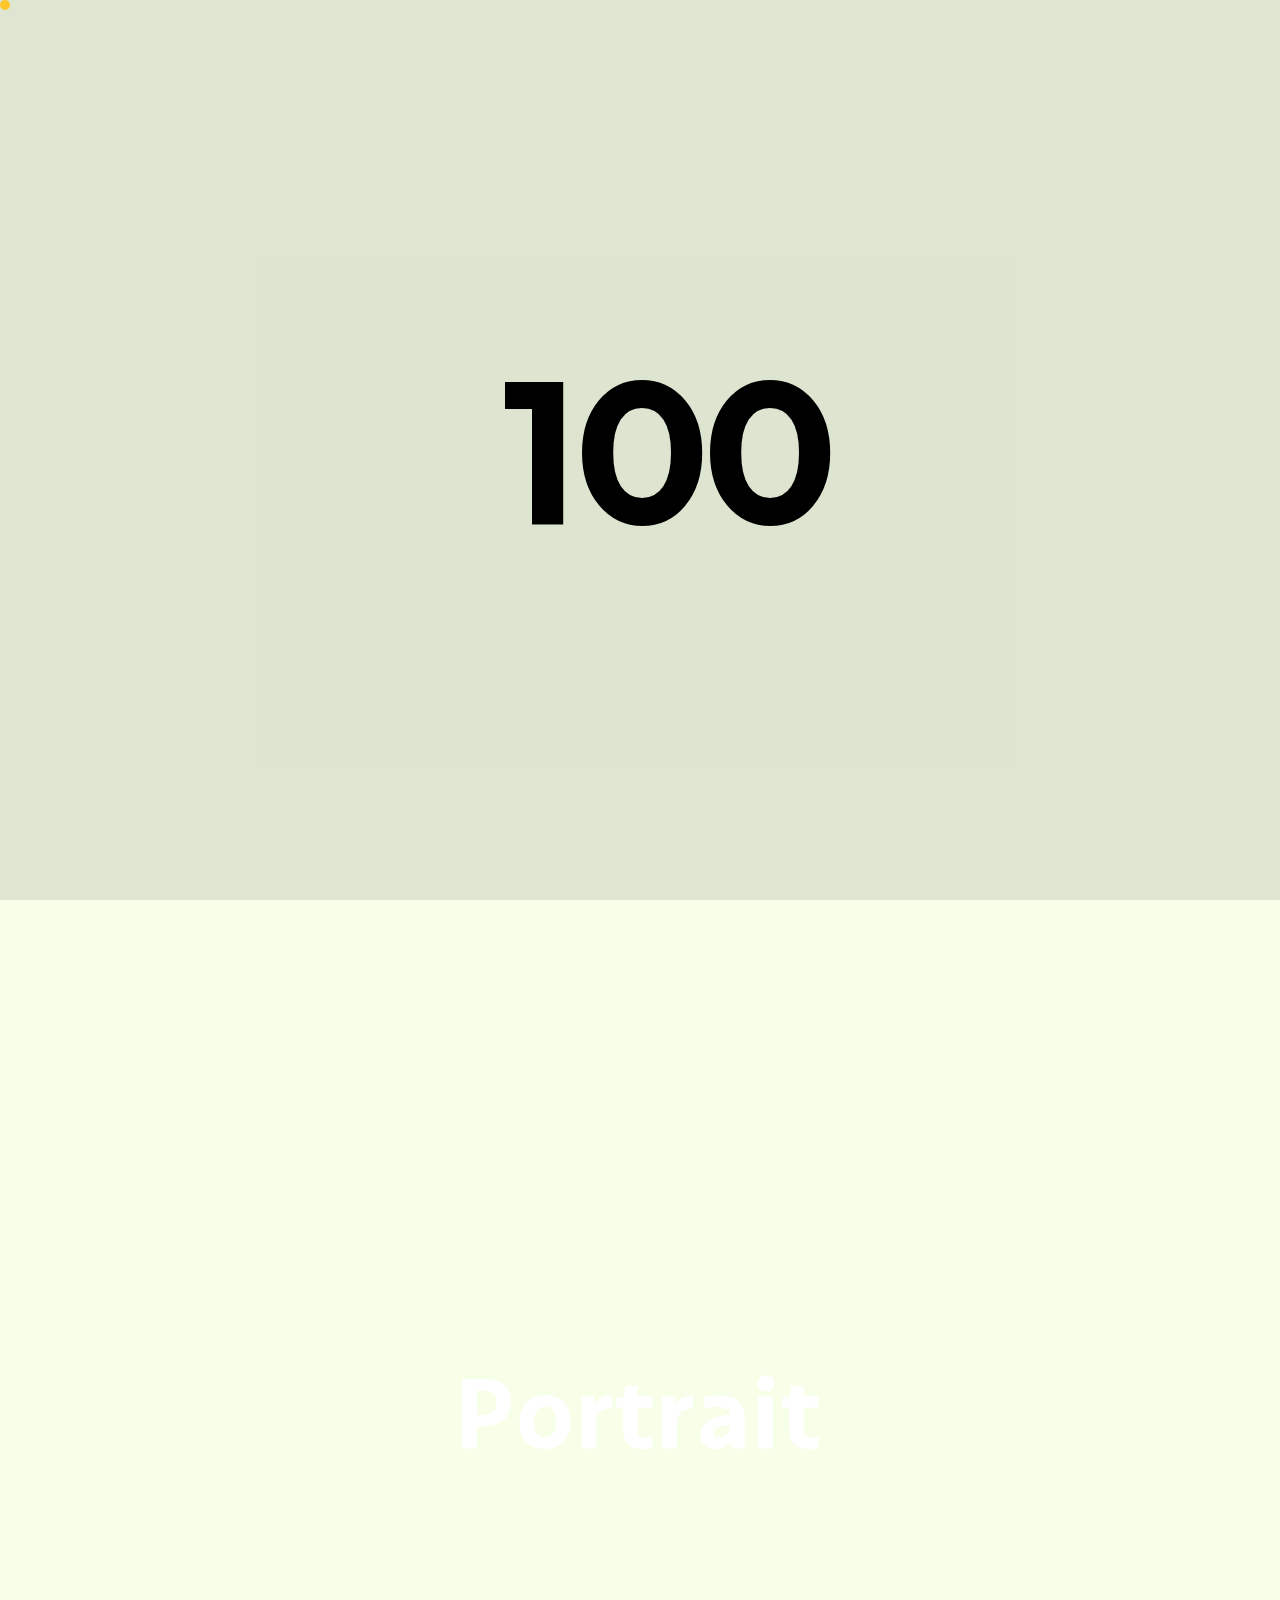
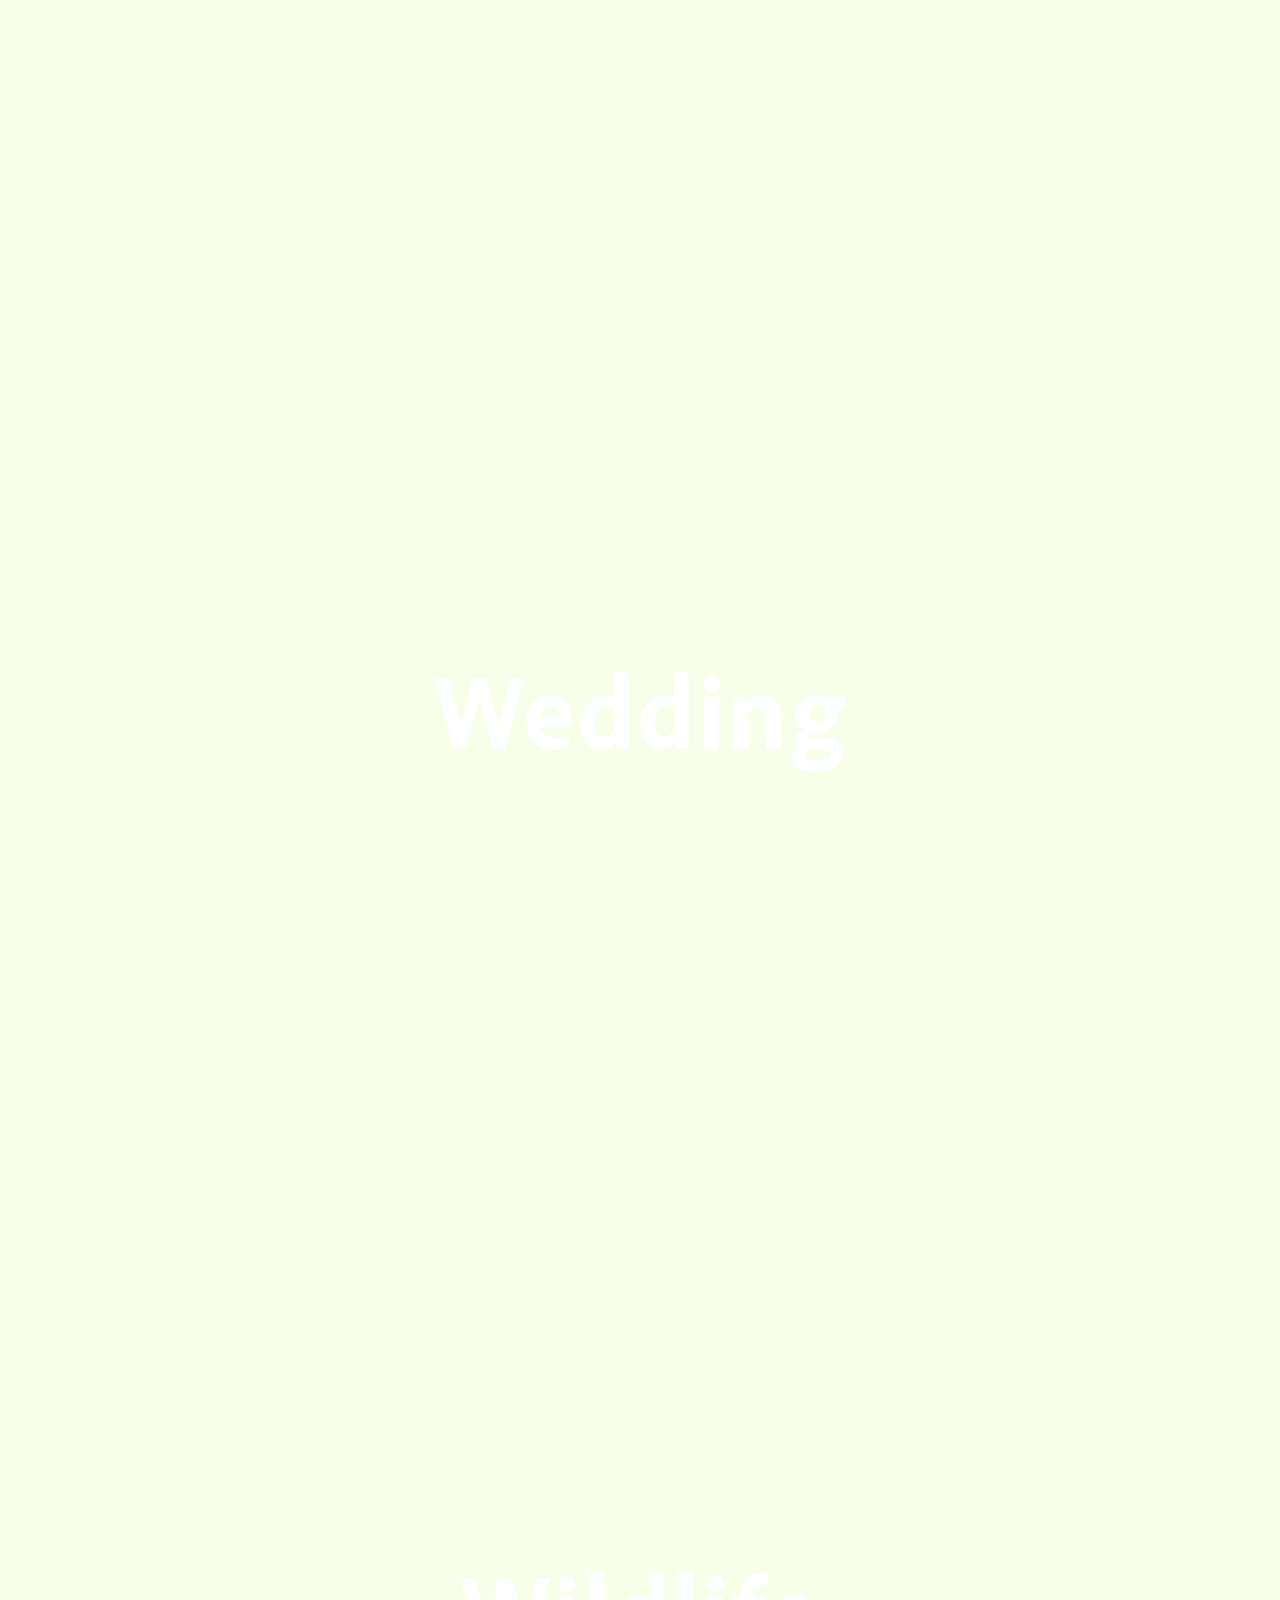
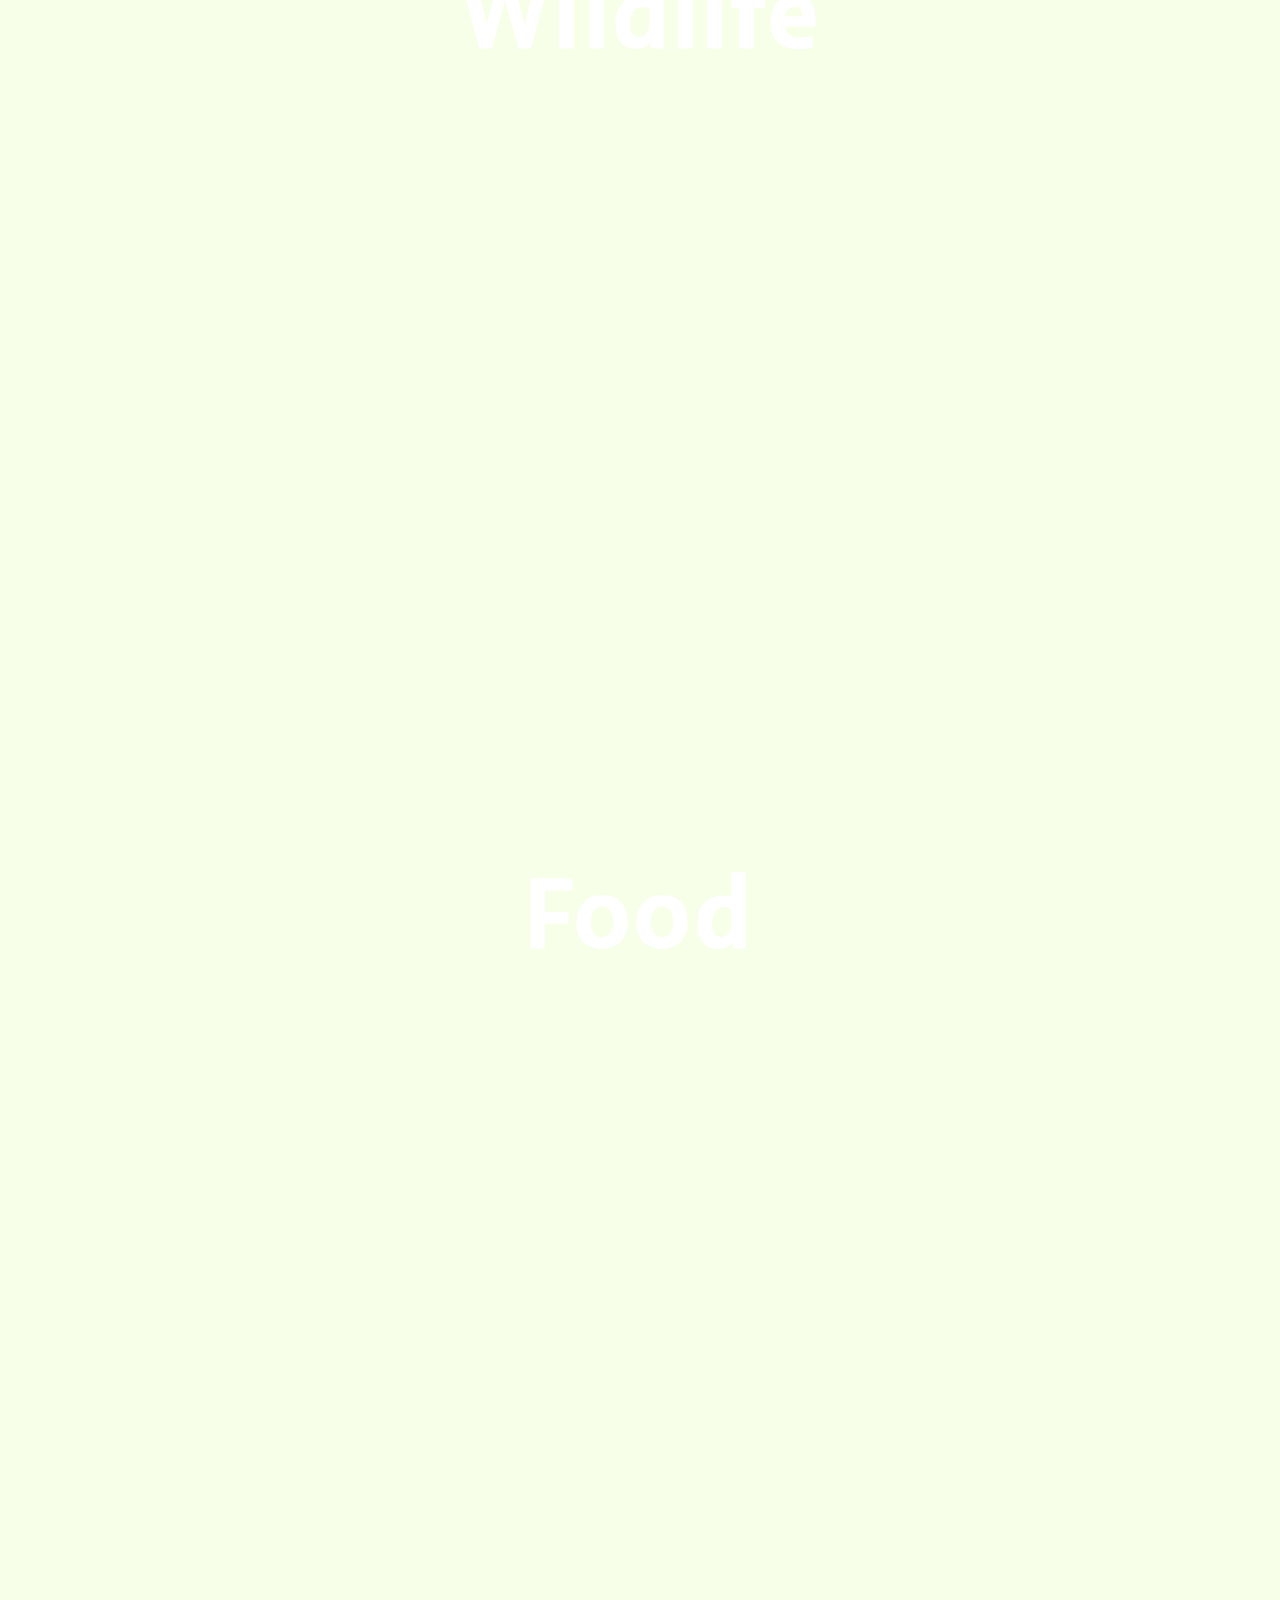
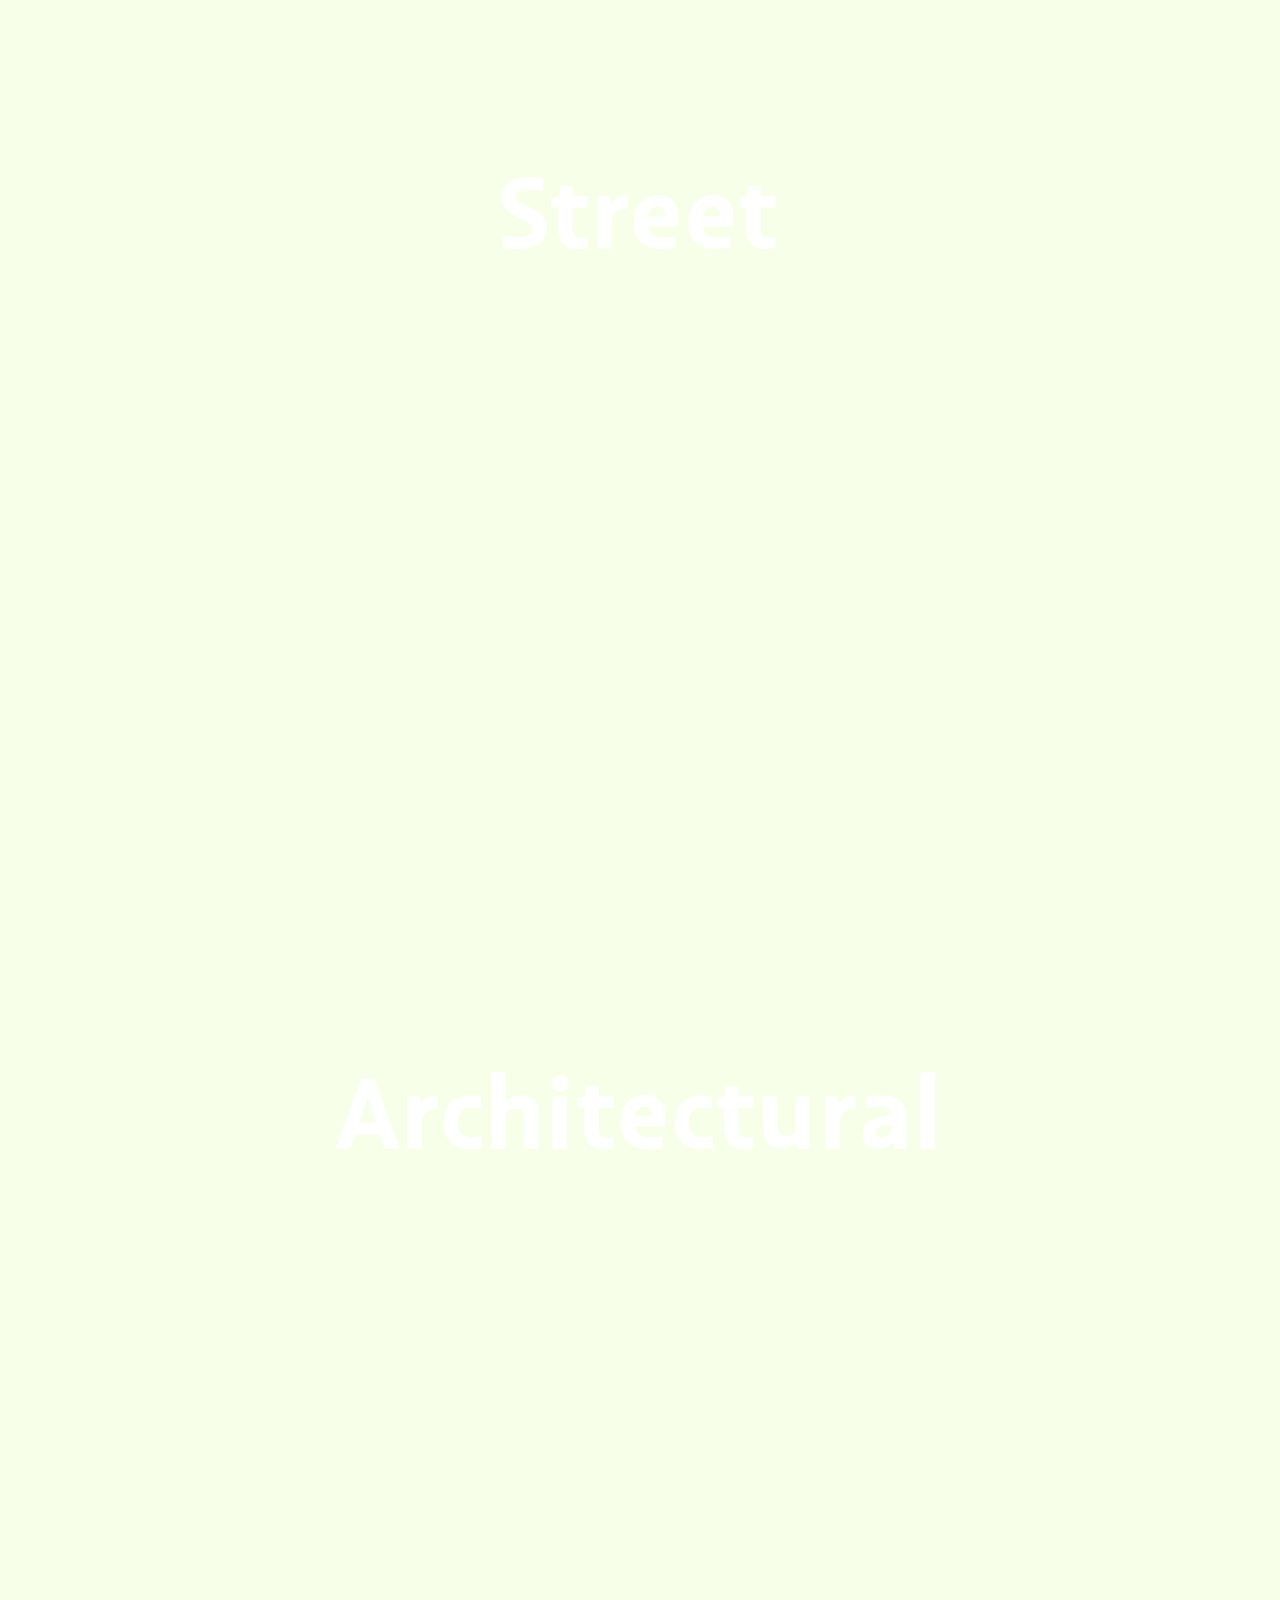
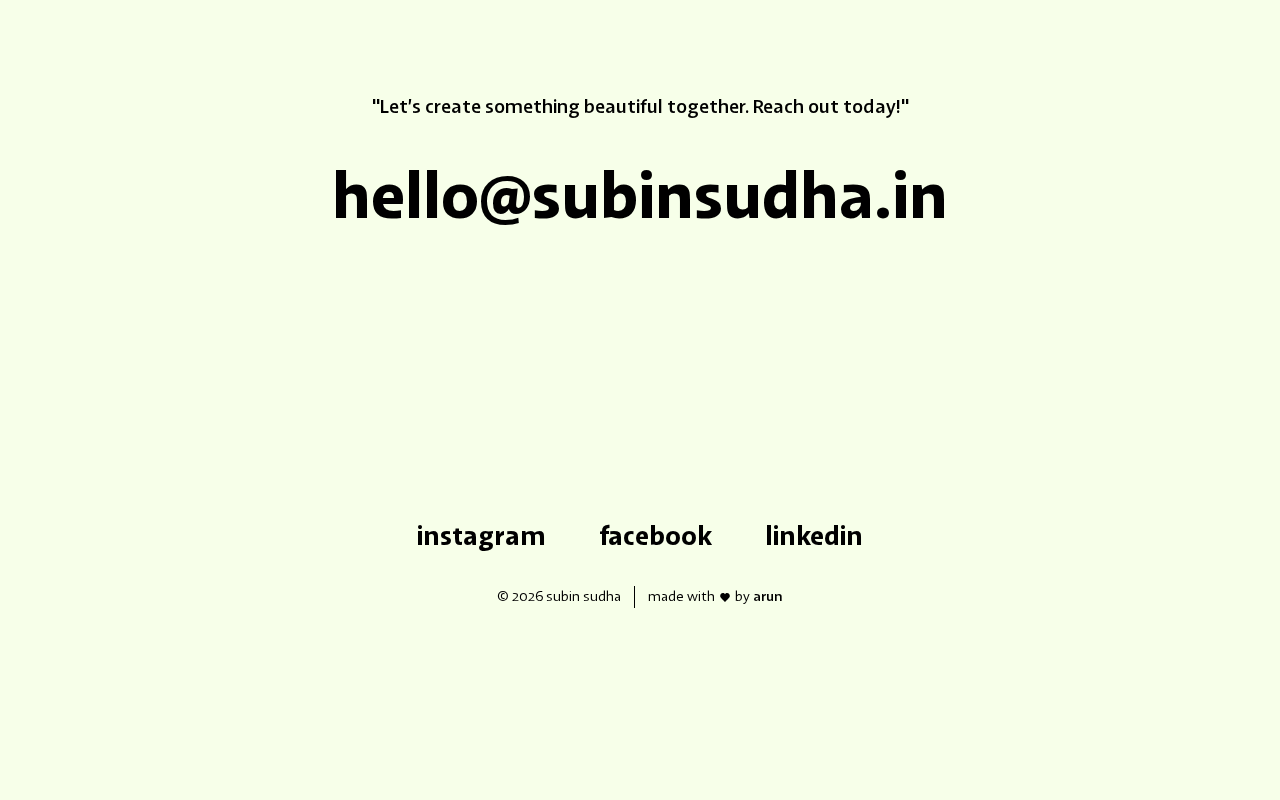
==== commit 63d76fae: "stack fix" ====
--- a/index.html
+++ b/index.html
@@ -168,7 +168,7 @@
         />
       </div>
     </section>
-    <section class="card-section scroll">
+    <section class="card-section pinned">
       <div class="card-img">
         <h2 class="image-stack-title">Architectural</h2>
         <img
--- a/css/style.css
+++ b/css/style.css
@@ -456,10 +456,6 @@
   font-family: var(--plein-bold) !important;
 }
 
-.card-section.scroll {
-  position: relative;
-}
-
 .card-img {
   margin-top: 60px;
   position: absolute;
@@ -820,6 +816,7 @@
   transform: translateY(-20px);
   opacity: 0;
   visibility: hidden;
+  display: none;
   z-index: 499;
   transition: background-color 0.3s;
   transition-duration: 0.5s;
